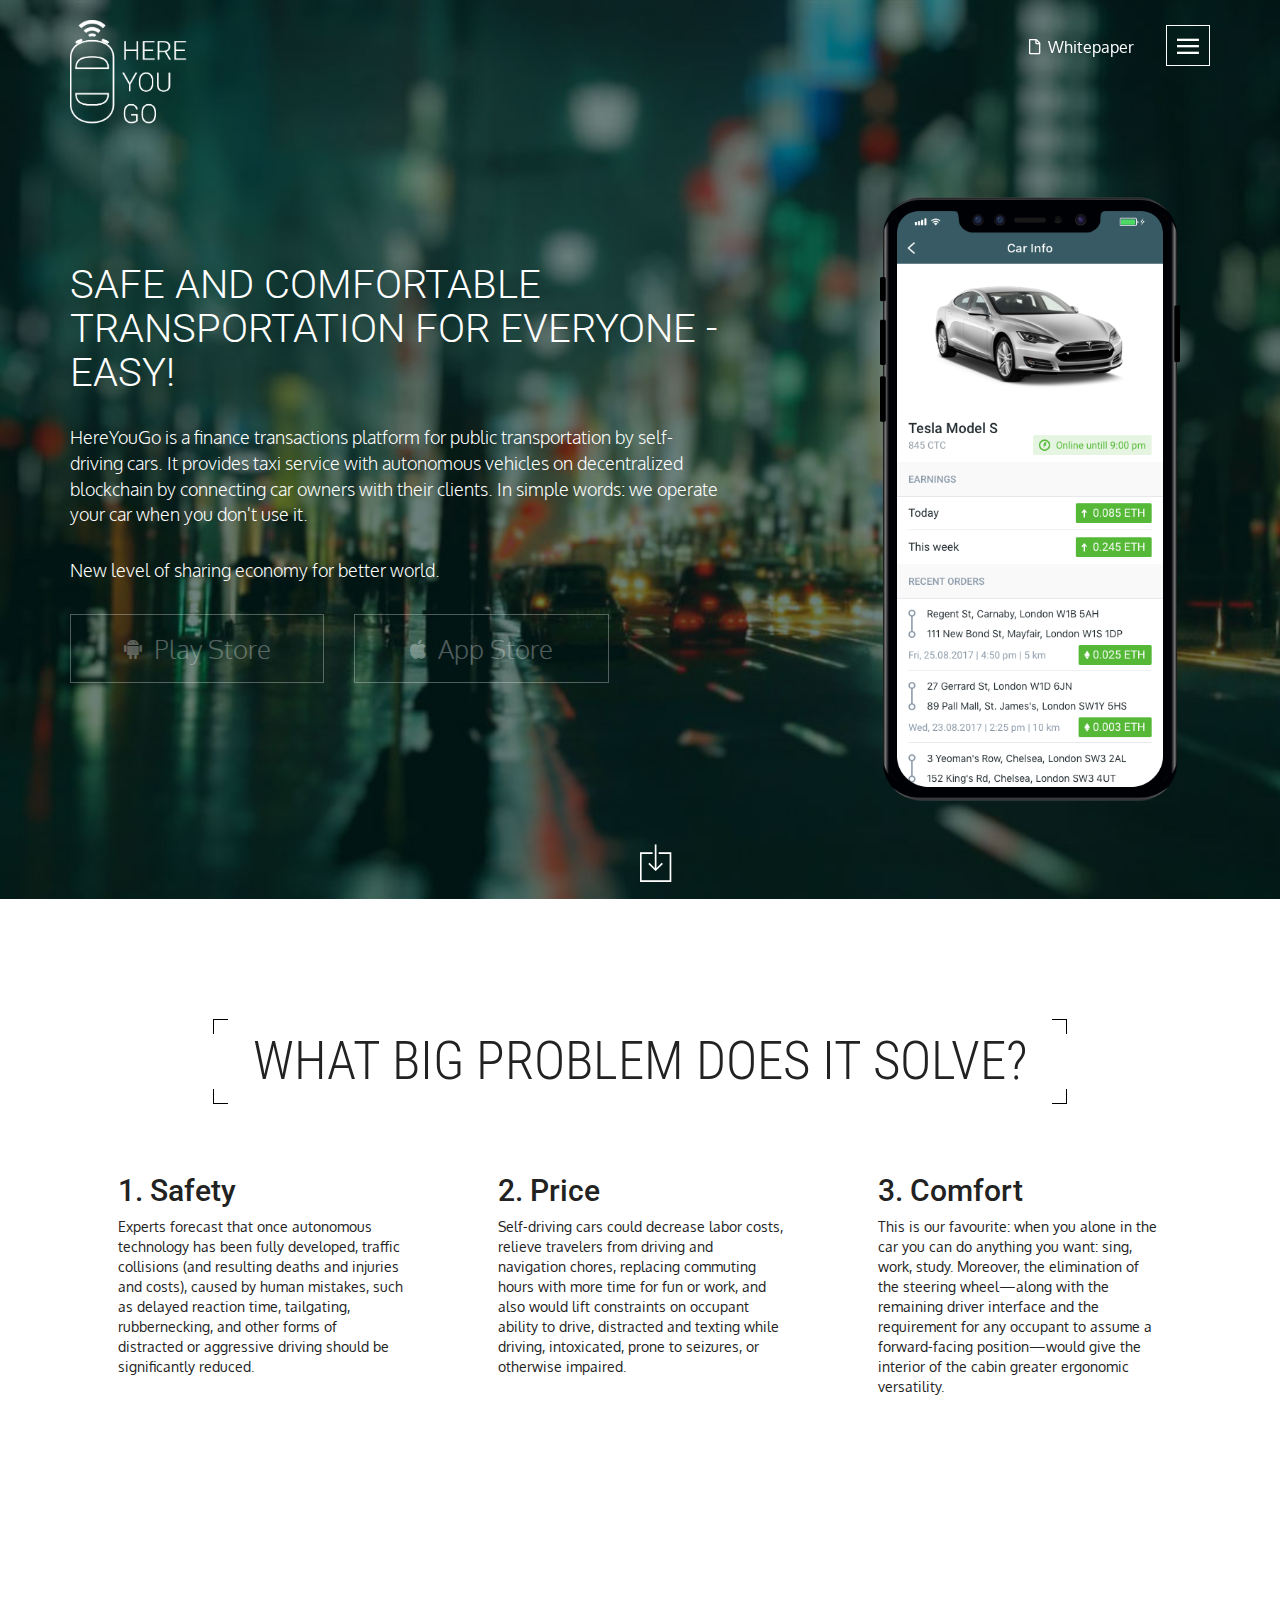
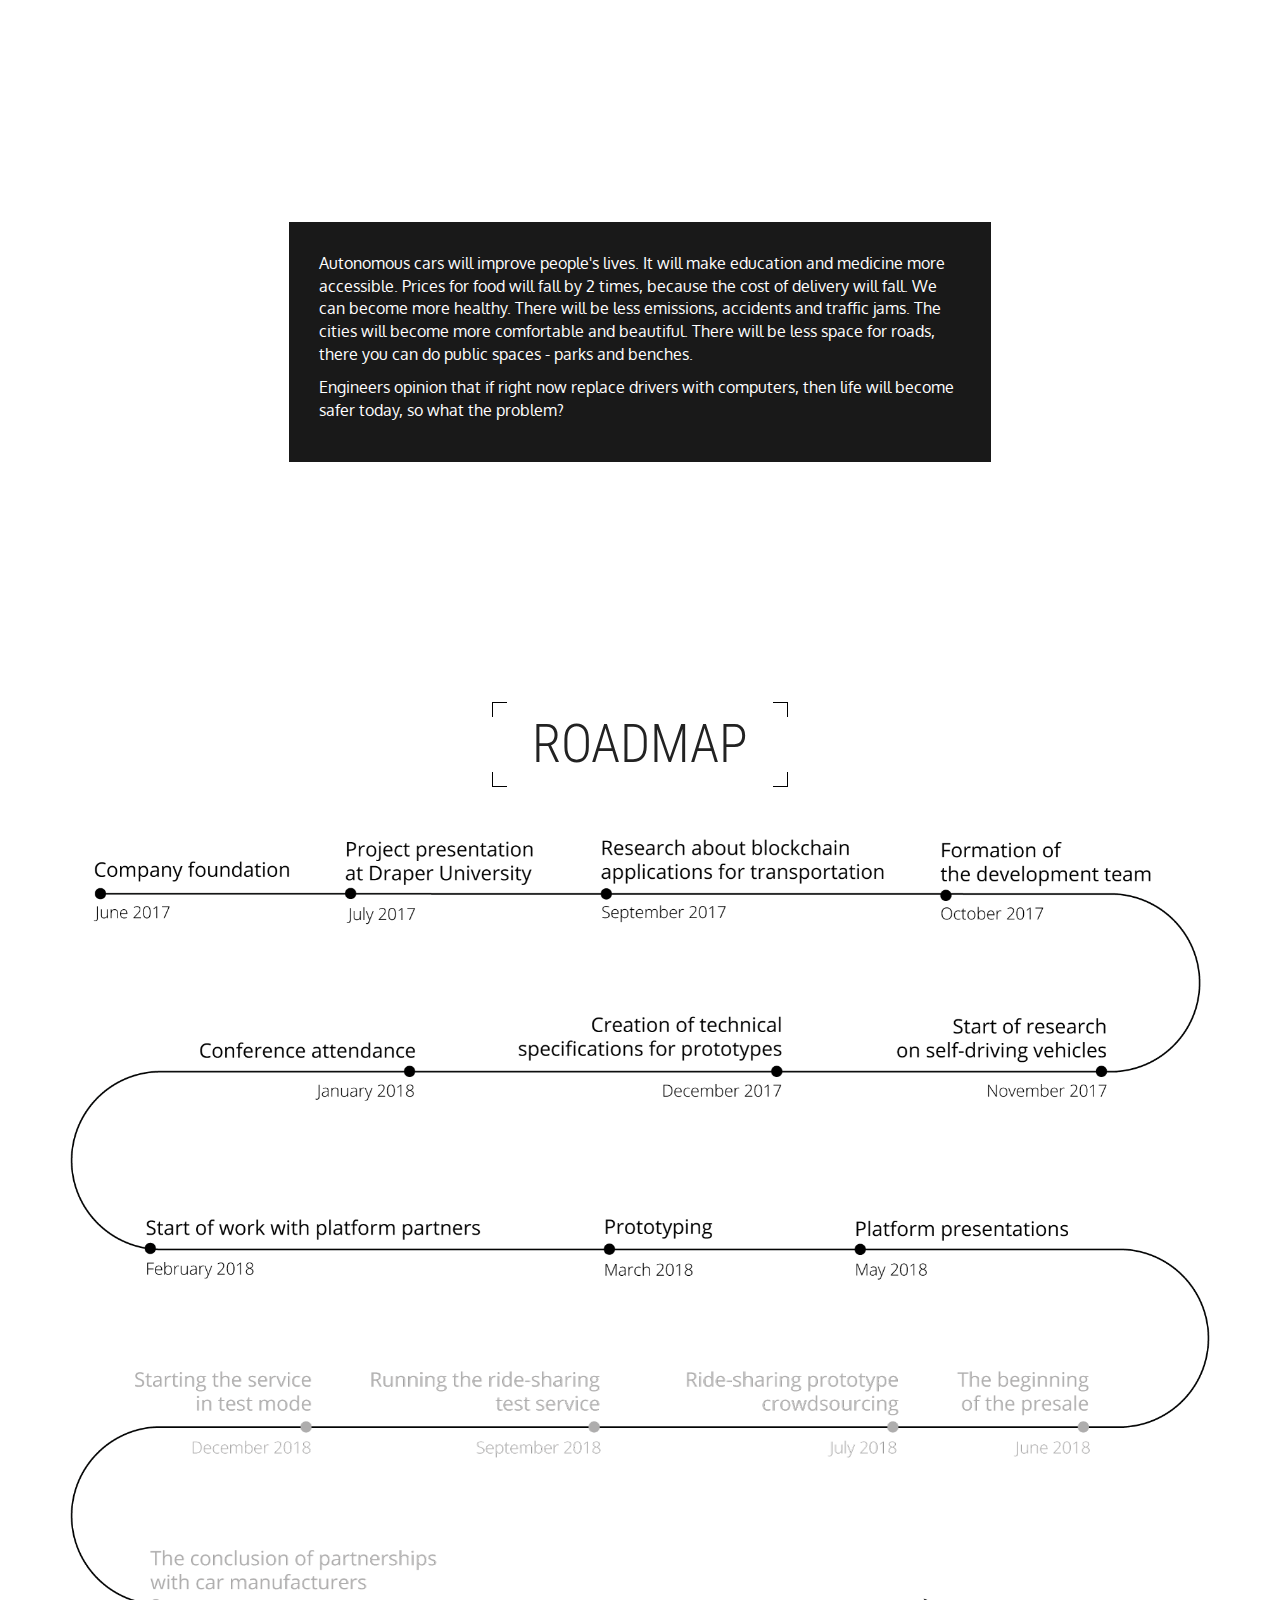
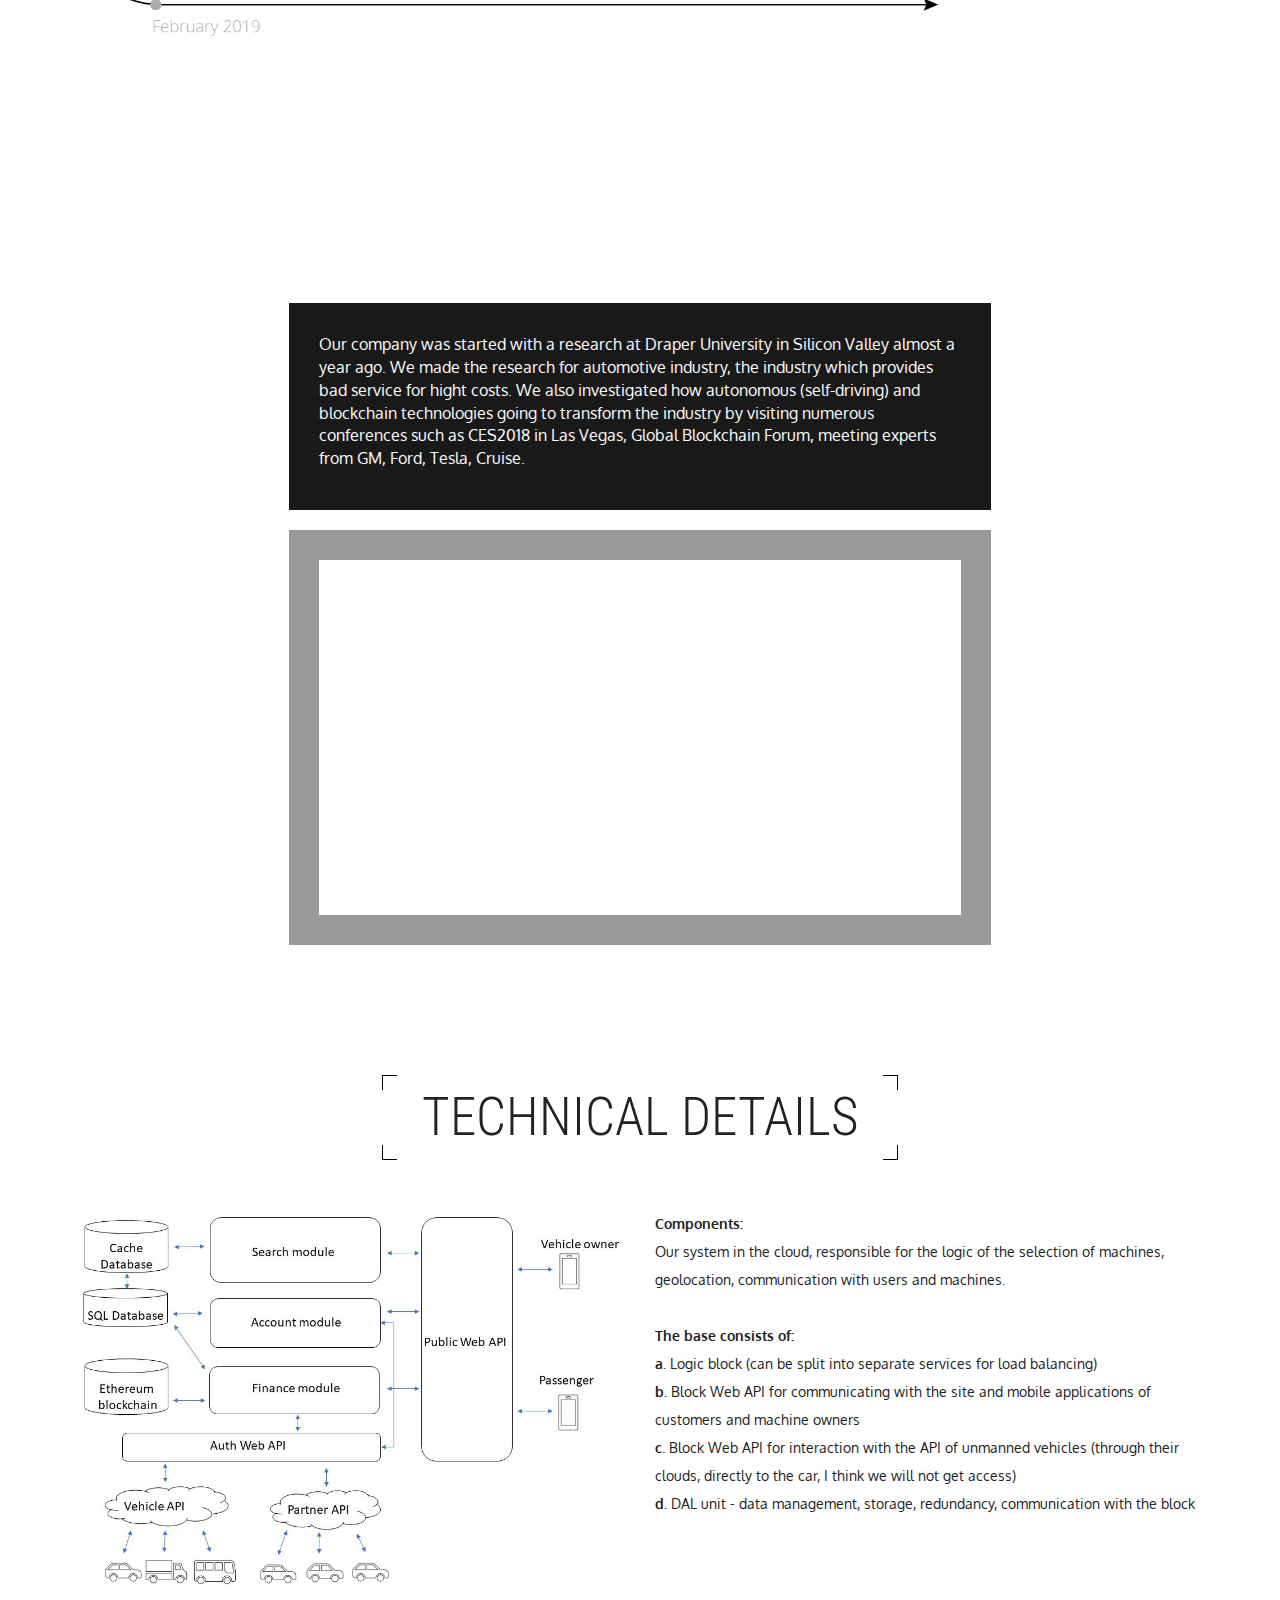
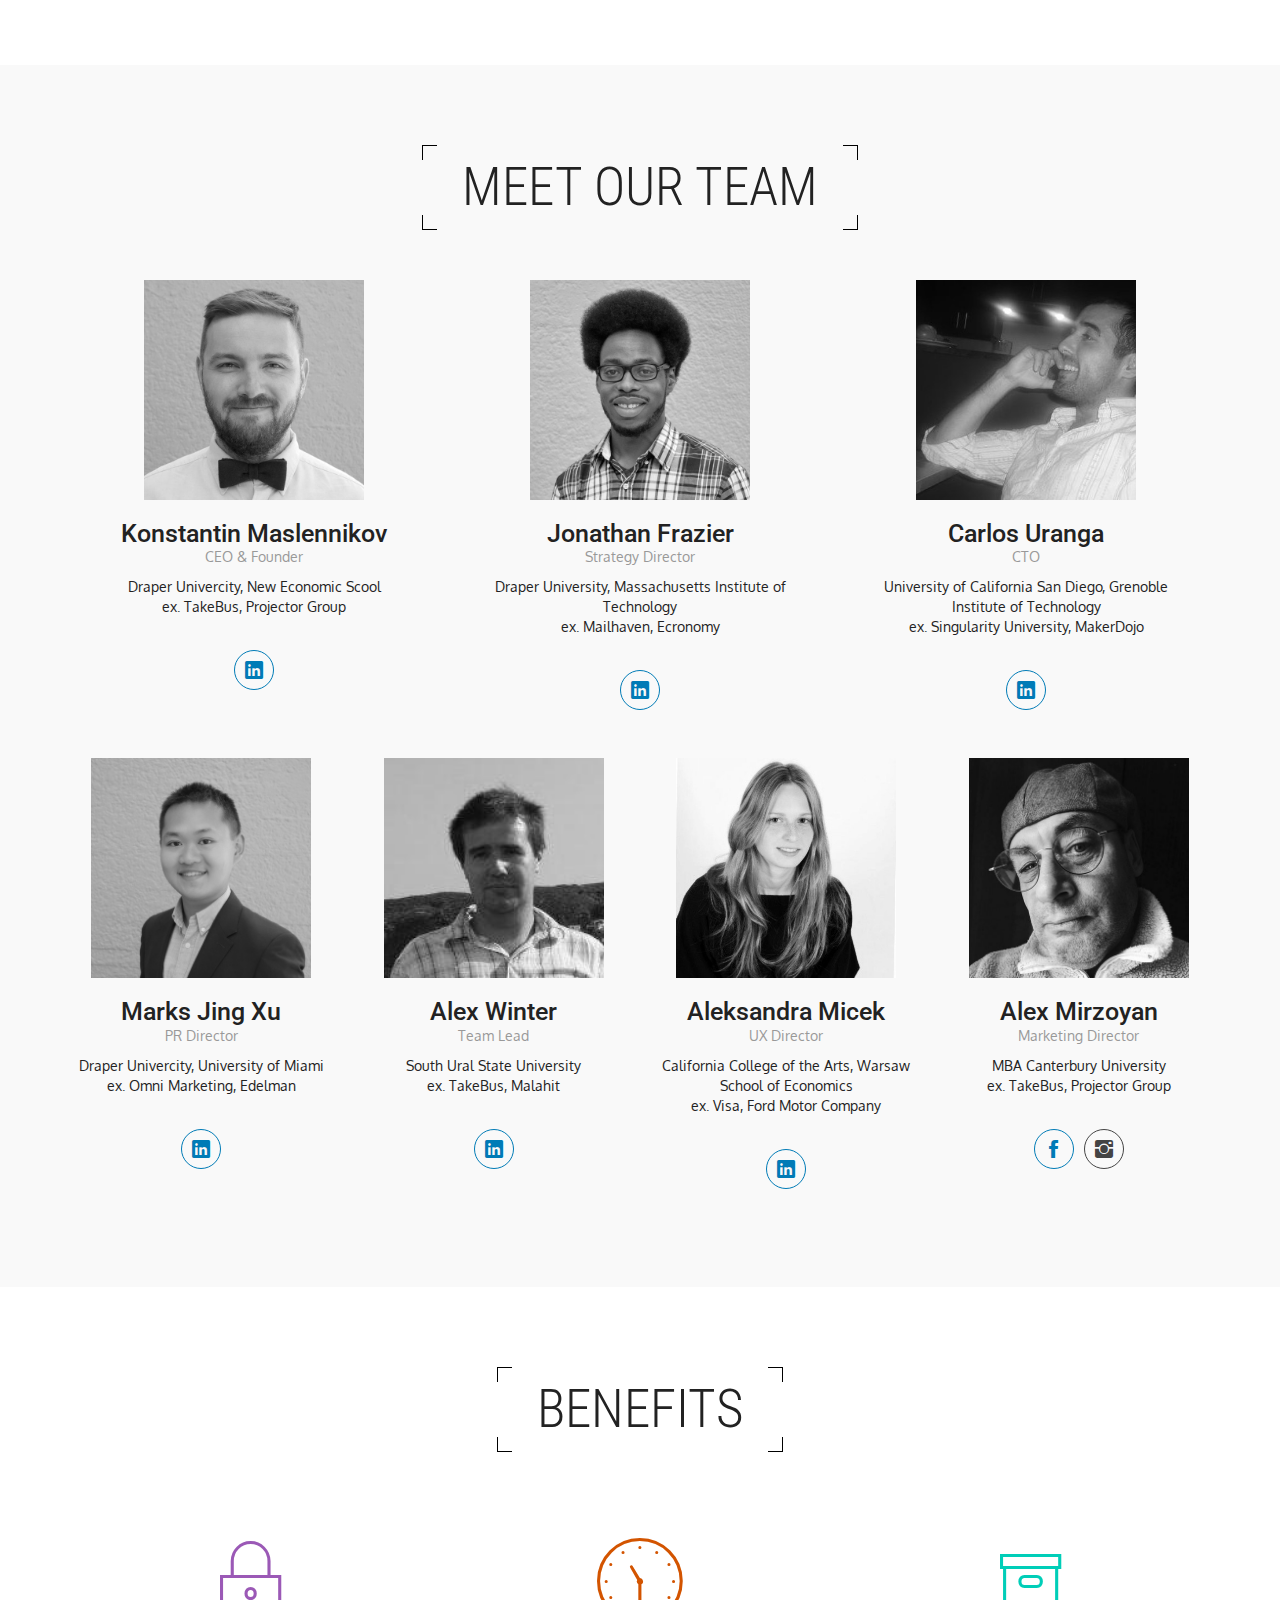
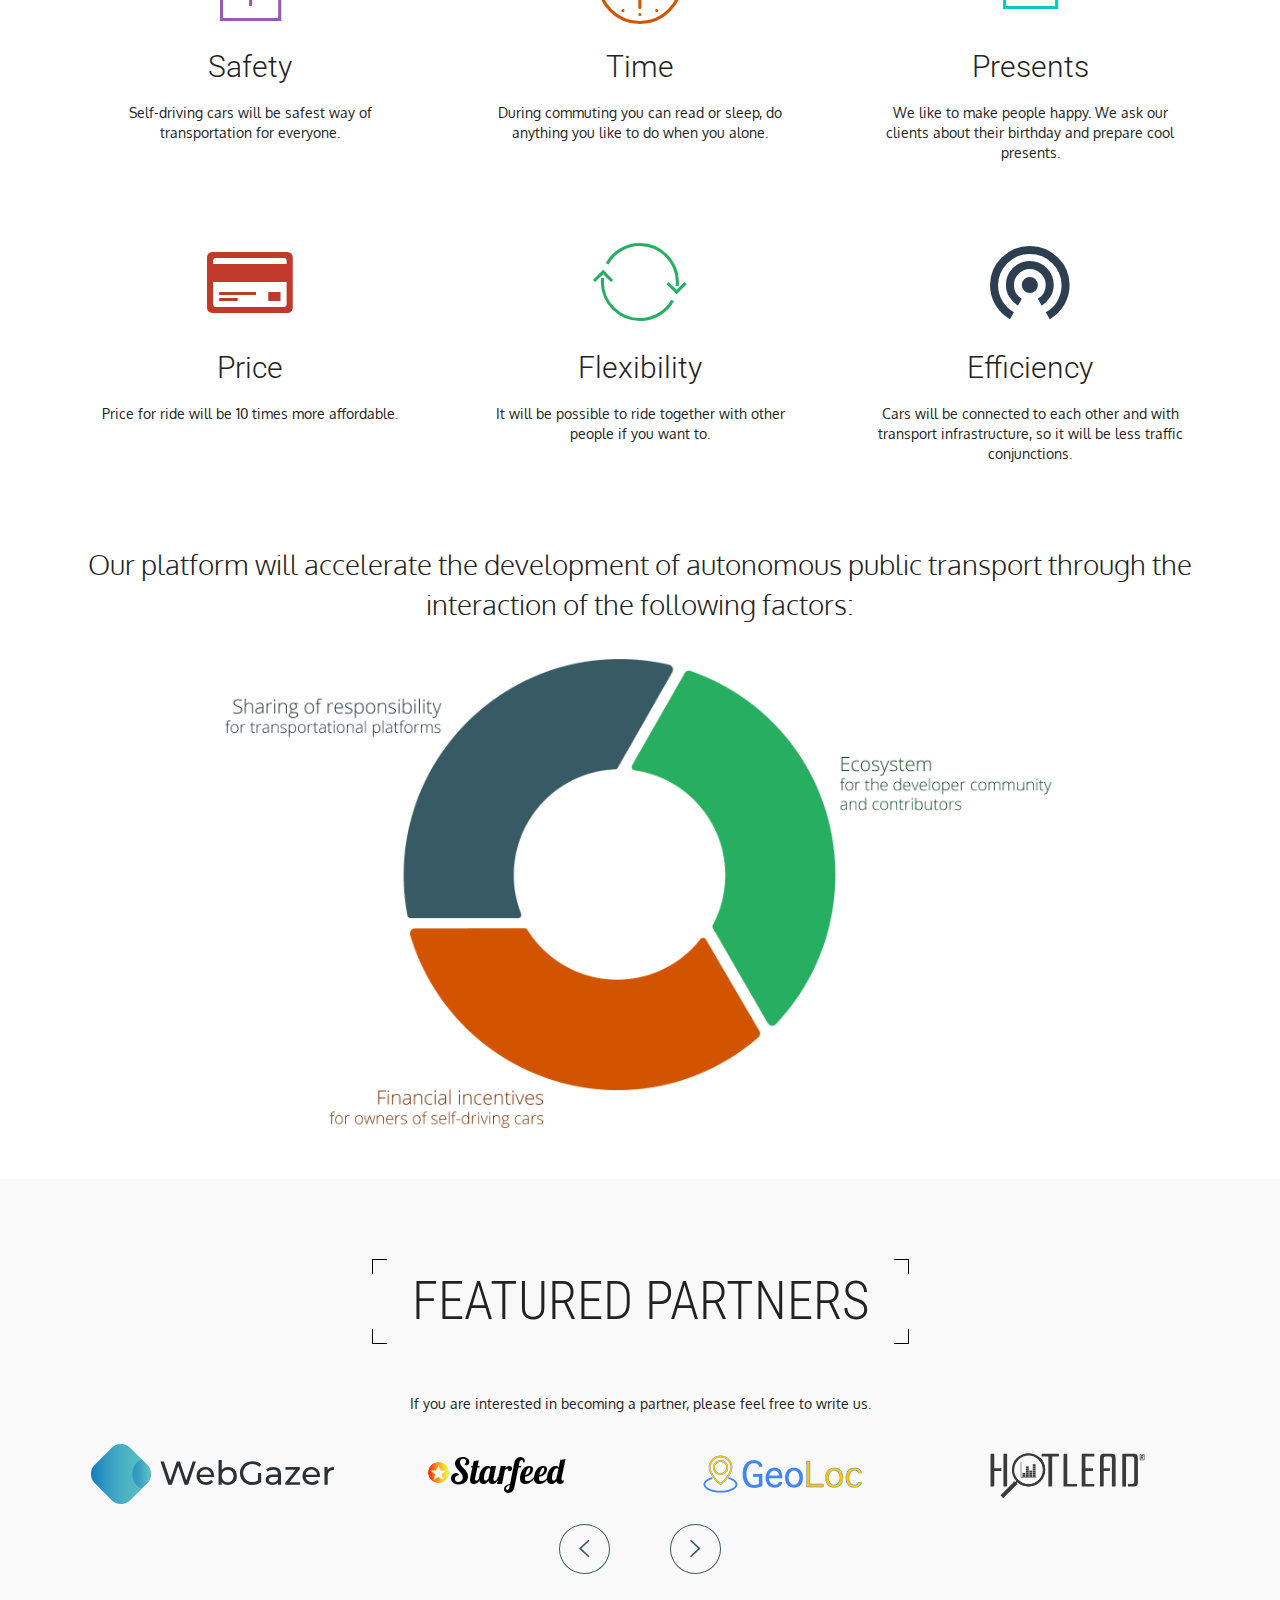
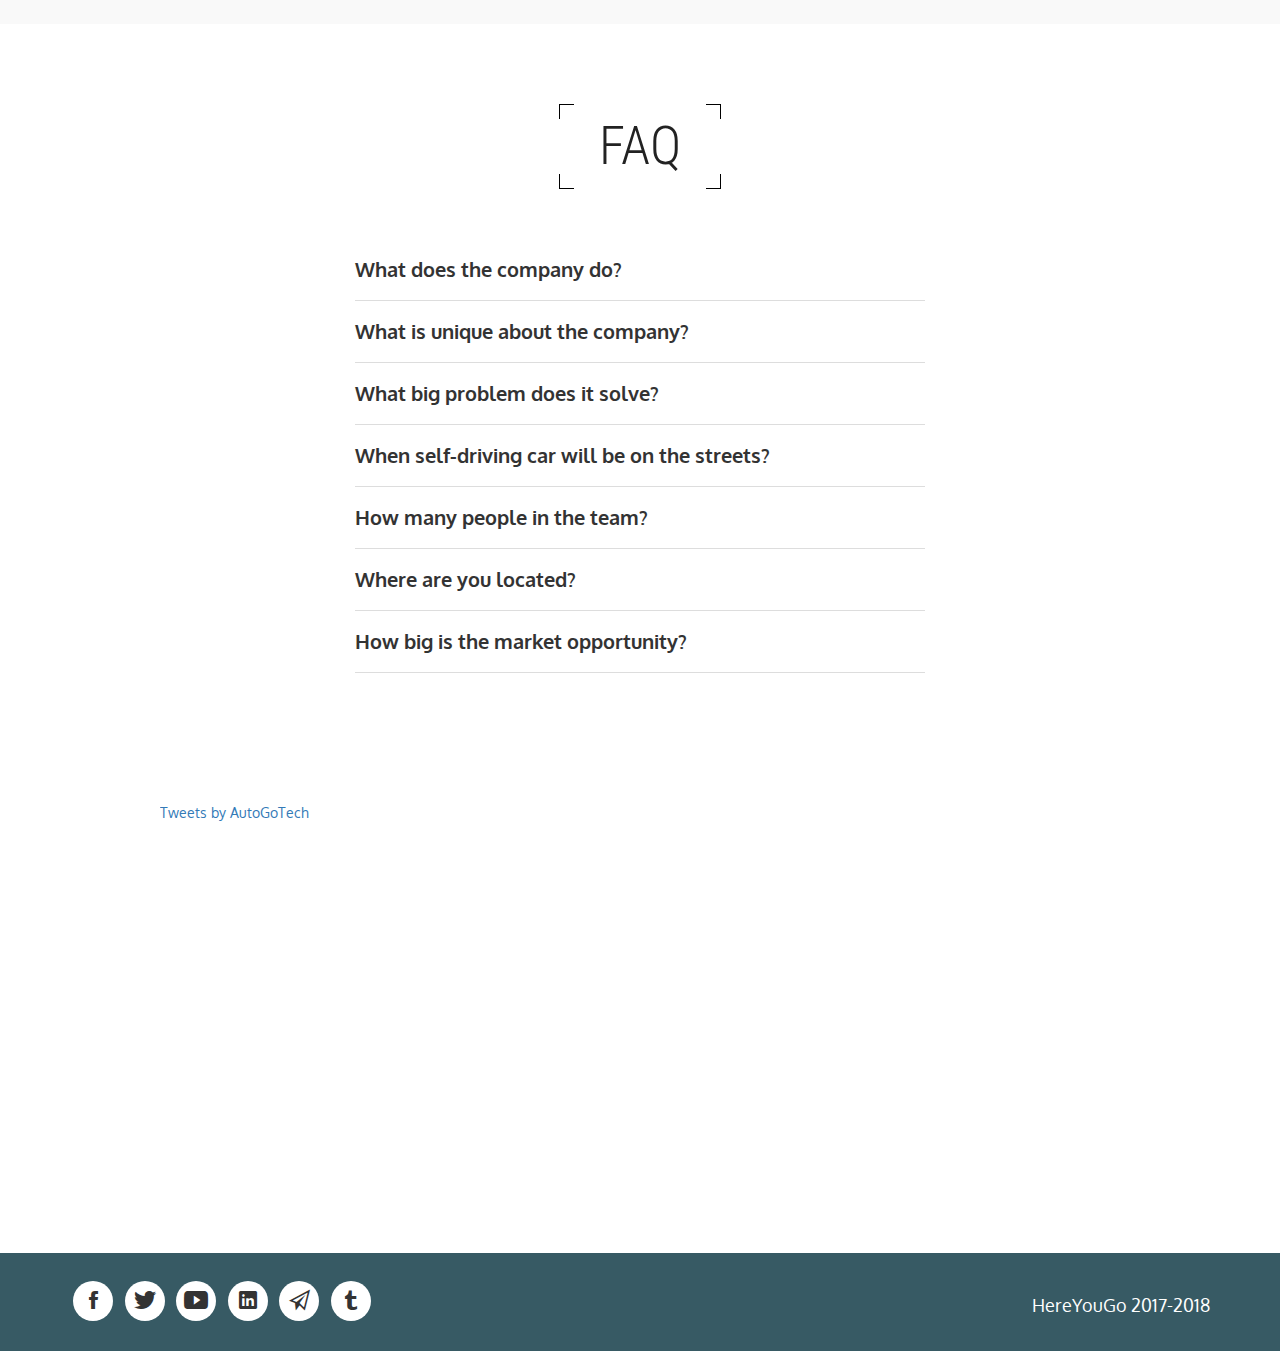
==== index.html @ 82ca64c8 "linkedIn Links" ====
<!DOCTYPE html>
<html lang="en">
<head>
    <title>HereYouGo - self-driving cars on blockchain</title>

    <!-- meta -->
    <meta charset="utf-8">
    <meta http-equiv="X-UA-Compatible" content="IE=edge">
    <meta name="viewport" content="width=device-width, initial-scale=1">

    <!-- css -->
    <link rel="stylesheet" href="assets/css/bootstrap.min.css">
    <link rel="stylesheet" href="assets/css/ionicons.min.css">
    <link rel="stylesheet" href="assets/css/owl.carousel.css">
    <link rel="stylesheet" href="assets/css/owl.theme.css">
    <!--    <link rel="stylesheet" href="assets/css/animate.css">-->
    <link rel="stylesheet" href="assets/css/style.css?v=1.0.6">

    <link rel="icon" type="image/png" href="/assets/img/favicon.png">

    <!-- fonts -->
    <link href='http://fonts.googleapis.com/css?family=Roboto:400,100,100italic,300,300italic,400italic,500,500italic,700,700italic,900,900italic|Roboto+Condensed:300italic,400italic,700italic,400,300,700|Oxygen:400,300,700'
          rel='stylesheet'>

    <!--[if lt IE 9]>
    <script src="https://oss.maxcdn.com/html5shiv/3.7.2/html5shiv.min.js"></script>
    <script src="https://oss.maxcdn.com/respond/1.4.2/respond.min.js"></script>
    <![endif]-->

    <!--[if lt IE 9]>
    <p class="browsehappy">You are using an <strong>outdated</strong> browser. Please <a href="http://browsehappy.com/">upgrade
        your browser</a> to improve your experience.</p>
    <![endif]-->
</head>
<body id="home">

<!-- ****************************** Preloader ************************** -->

<div id="preloader"></div>

<!-- ****************************** Sidebar ************************** -->

<nav id="sidebar-wrapper">

    <a id="menu-close" href="#" class="close-btn toggle"><i class="ion-ios-close-empty"></i></a>
    <ul class="sidebar-nav">
        <li><a href="#home" class="page-link">Home</a></li>
        <li><a href="#solveProblem" class="page-link">What problem solve?</a></li>
        <li><a href="#roadmap" class="page-link">Roadmap</a></li>
        <li><a href="#whatUnique" class="page-link">About us</a></li>
        <li><a href="#techDetails" class="page-link">Technical details</a></li>
        <li><a href="#team" class="page-link">Our team</a></li>
        <li><a href="#features" class="page-link">Benefits</a></li>
        <li><a href="#partners" class="page-link">Partners</a></li>
        <li><a href="#faq" class="faq">faq</a></li>
    </ul>
</nav>

<!-- ****************************** Header ************************** -->

<header class="sticky" id="header">
    <section class="container">
        <section class="row" id="logo_menu">
            <section class="col-xs-4">
                <a class="logo-image" href=""></a>
            </section>
            <section class="col-xs-8 header-links">

                <a class="header-link" href="/assets/other/White paper_HereYouGo_v1.1.pdf" target="_blank">
                    <i class="ion-document wp-icon"></i>&nbsp;&nbsp;Whitepaper
                </a>

                <a id="menu-toggle" href="#" class="toggle wow rotateIn" data-wow-delay="1s">
                    <i class="ion-navicon"></i></a>
            </section>
        </section>
    </section>
</header>

<!-- ****************************** Banner ************************** -->


<section id="banner">
    <section class="container">
        <a class="slidedown wow animated zoomIn page-link" data-wow-delay="2s" href="#solveProblem"><i
                class="ion-ios-download-outline"></i></a>
        <section class="row row-v-centered">
            <div class="col-md-7">
                <div class="headings">
                    <h1 class="wow animated fadeInDown">
                        SAFE AND COMFORTABLE TRANSPORTATION FOR EVERYONE - EASY!
                    </h1>
                    <p class="wow animated fadeInLeft">
                        HereYouGo is a finance transactions platform for public transportation by self-driving cars. It
                        provides taxi service with autonomous vehicles on decentralized blockchain by connecting car
                        owners with their clients. In simple words: we operate your car when you don't use it.
                    </p>

                    <p class="wow animated fadeInLeft">
                        New level of sharing economy for better world.
                    </p>
                    <div class="row">
                        <div class="col-xs-6 col-sm-6 col-md-5">
                            <div>
                                <a href="#" class="polo-btn store wow animated bounceInUp disabled"><i
                                        class="ion-social-android"></i> Play Store</a>
                            </div>
                        </div>
                        <div class="col-xs-6 col-sm-6 col-md-5">
                            <div>
                                <a href="#" class="polo-btn store wow animated bounceInUp disabled"><i
                                        class="ion-social-apple"></i> App Store</a>
                            </div>
                        </div>
                    </div>
                </div>
            </div>
            <div class="col-md-offset-1 col-md-4 hidden-xs hidden-sm">
                <div class="hand-container">
                    <img class="iphone-hand img_res wow animated bounceInUp" data-wow-duration="1.2s"
                         src="assets/img/iphone_hand.png"></img>
                    <div class="clearfix"></div>
                </div>
            </div>
        </section>
    </section>
</section>


<section id="solveProblem" class="block">
    <section class="container">
        <section class="row">
            <div class="col-md-12">
                <div class="title-box">
                    <h1 class="block-title wow animated rollIn">
                        <span class="bb-top-left"></span>
                        <span class="bb-bottom-left"></span>
                        What big problem does it solve?
                        <span class="bb-top-right"></span>
                        <span class="bb-bottom-right"></span>
                    </h1>
                </div>

                <div class="problems-container">
                    <div class="problem-item">
                        <h2>1. Safety</h2>
                        <p class="default-text">
                            Experts forecast that once autonomous technology has been fully developed, traffic
                            collisions
                            (and
                            resulting deaths and injuries and costs), caused by human mistakes, such as delayed reaction
                            time,
                            tailgating, rubbernecking, and other forms of distracted or aggressive driving should be
                            significantly reduced.
                        </p>

                    </div>
                    <div class="problem-item">
                        <h2>2. Price</h2>
                        <p class="default-text">
                            Self-driving cars could decrease labor costs, relieve travelers from driving and navigation
                            chores,
                            replacing commuting hours with more time for fun or work, and also would lift constraints on
                            occupant ability to drive, distracted and texting while driving, intoxicated, prone to
                            seizures,
                            or
                            otherwise impaired.
                        </p>
                    </div>

                    <div class="problem-item">
                        <h2>3. Comfort</h2>
                        <p class="default-text">
                            This is our favourite: when you alone in the car you can do anything you want: sing, work,
                            study.
                            Moreover, the elimination of the steering wheel—along with the remaining driver interface
                            and
                            the
                            requirement for any occupant to assume a forward-facing position—would give the interior of
                            the
                            cabin greater ergonomic versatility.
                        </p>
                    </div>
                </div>

            </div>
        </section>
    </section>
</section>

<section id="description" class="block">
    <section class="container">
        <section class="row">
            <div class="title-box" style="color:#fff;">
                <h1 class="block-title wow animated rollIn">
                    <span class="bb-top-left" style="border-color: #fff; "></span>
                    <span class="bb-bottom-left" style="border-color: #fff; "></span>
                    so what the problem?
                    <span class="bb-top-right" style="border-color: #fff; "></span>
                    <span class="bb-bottom-right" style="border-color: #fff; "></span>
                </h1>
            </div>

            <div class="black-text-container">
                <p class="default-text">
                    Autonomous cars will improve people's lives. It will make education and medicine more accessible.
                    Prices for food will fall by 2 times, because the cost of delivery will fall. We can become more
                    healthy. There will be less emissions, accidents and traffic jams. The cities will become more
                    comfortable and beautiful. There will be less space for roads, there you can do public spaces -
                    parks and benches.
                </p>
                <p class="default-text">
                    Engineers opinion that if right now replace drivers with computers, then life will become safer
                    today, so what the problem?
                </p>
            </div>

        </section>

    </section>
</section>


<section id="roadmap" class="block">
    <section class="container">
        <section class="row">
            <div class="col-md-12">
                <div class="title-box">
                    <h1 class="block-title wow animated rollIn">
                        <span class="bb-top-left"></span>
                        <span class="bb-bottom-left"></span>
                        roadMap
                        <span class="bb-top-right"></span>
                        <span class="bb-bottom-right"></span>
                    </h1>
                </div>
            </div>
        </section>

        <img src="/assets/img/roadmap.png" class="default-image"/>

    </section>
</section>

<section id="whatUnique" class="block">
    <section class="container">
        <section class="row">
            <div class="title-box" style="color:#fff;">
                <h1 class="block-title wow animated rollIn">
                    <span class="bb-top-left" style="border-color: #fff; "></span>
                    <span class="bb-bottom-left" style="border-color: #fff; "></span>
                    What is unique about the company?
                    <span class="bb-top-right" style="border-color: #fff; "></span>
                    <span class="bb-bottom-right" style="border-color: #fff; "></span>
                </h1>
            </div>

            <div class="black-text-container">
                <p class="default-text">
                    Our company was started with a research at Draper University in Silicon Valley almost a year ago. We
                    made the research for automotive industry, the industry which provides bad service for hight costs.
                    We also investigated how autonomous (self-driving) and blockchain technologies going to transform
                    the industry by visiting numerous conferences such as CES2018 in Las Vegas, Global Blockchain Forum,
                    meeting experts from GM, Ford, Tesla, Cruise.
                </p>
            </div>

            <iframe width="660" height="415" class="default-video" src="https://www.youtube.com/embed/Wd3OlmomT5w"
                    frameborder="0" allow="autoplay; encrypted-media" allowfullscreen></iframe>

        </section>

    </section>
</section>

<section id="techDetails" class="block">
    <section class="container">
        <section class="row">
            <div class="col-md-12">
                <div class="title-box">
                    <h1 class="block-title wow animated rollIn">
                        <span class="bb-top-left"></span>
                        <span class="bb-bottom-left"></span>
                        Technical details
                        <span class="bb-top-right"></span>
                        <span class="bb-bottom-right"></span>
                    </h1>
                </div>
            </div>
        </section>

        <section class="row">
            <div class="col-md-6">
                <img src="/assets/img/Architecture_v2.jpg" class="default-image"/>
            </div>

            <div class="col-md-6">
                <p class="default-text default-text--air">
                    <strong>Components:</strong><br/>
                    Our system in the cloud, responsible for the logic of the selection of machines, geolocation,
                    communication with users and machines. <br/><br/>
                    <strong>The base consists of:</strong><br/>
                    <strong>a.</strong> Logic block (can be split into separate services for load balancing)<br/>
                    <strong>b.</strong> Block Web API for communicating with the site and mobile applications of
                    customers and machine owners<br/>
                    <strong>c.</strong> Block Web API for interaction with the API of unmanned vehicles (through their
                    clouds, directly to the car, I think we will not get access)<br/>
                    <strong>d.</strong> DAL unit - data management, storage, redundancy, communication with the block
                </p>
            </div>
        </section>

    </section>
</section>

<section id="team" class="block">
    <section class="container">
        <section class="row">
            <div class="col-md-12">
                <div class="title-box">
                    <h1 class="block-title wow animated rollIn">
                        <span class="bb-top-left"></span>
                        <span class="bb-bottom-left"></span>
                        Meet our team
                        <span class="bb-top-right"></span>
                        <span class="bb-bottom-right"></span>
                    </h1>
                </div>
            </div>
        </section>
        <section class="row team-member-row">
            <div class="team-member wow animated fadeIn" data-wow-delay=="0.3s">
                <div style="background-image: url(assets/img/team/1.jpg)" class="team-pic"></div>
                <h2 class="wow animated fadeInDown" data-wow-delay=="0.7s">Konstantin Maslennikov</h2>
                <p class="wow animated fadeIn team-position" data-wow-delay=="0.7s">CEO & Founder</p>

                <p class="wow animated fadeIn" data-wow-delay=="0.7s">
                    Draper Univercity, New Economic Scool
                    <br/>ex. TakeBus, Projector Group
                </p>

                <ul class="team-social">
                    <li class="wow animated fadeInLeft linkedin">
                        <a href="https://www.linkedin.com/in/konstantinmaslennikov/" target="_blank">
                            <i class="ion-social-linkedin"></i>
                        </a>
                    </li>
                </ul>

            </div>

            <div class="team-member wow animated fadeIn" data-wow-delay=="0.3s">
                <div style="background-image: url(assets/img/team/2.jpg)" class="team-pic"></div>
                <h2 class="wow animated fadeInDown" data-wow-delay=="0.7s">Jonathan Frazier</h2>
                <p class="wow animated fadeIn team-position" data-wow-delay=="0.7s">Strategy Director</p>

                <p class="wow animated fadeIn" data-wow-delay=="0.7s">
                    Draper University, Massachusetts Institute of Technology
                    <br/>ex. Mailhaven, Ecronomy
                </p>

                <ul class="team-social">
                    <li class="wow animated fadeInLeft linkedin">
                        <a href="https://www.linkedin.com/in/jonathan-frazier-a7141221/" target="_blank">
                            <i class="ion-social-linkedin"></i>
                        </a>
                    </li>
                </ul>

            </div>

            <div class="team-member wow animated fadeIn" data-wow-delay=="0.3s">
                <div style="background-image: url(assets/img/team/8.jpg)" class="team-pic"></div>
                <h2 class="wow animated fadeInDown" data-wow-delay=="0.7s">Carlos Uranga</h2>
                <p class="wow animated fadeIn team-position" data-wow-delay=="0.7s">CTO</p>

                <p class="wow animated fadeIn" data-wow-delay=="0.7s">
                    University of California San Diego, Grenoble Institute of Technology
                    <br/>
                    ex. Singularity University, MakerDojo
                </p>


                <ul class="team-social">
                      <li class="wow animated fadeInLeft linkedin">
                          <a href="https://www.linkedin.com/in/carlosuranga/" target="_blank">
                              <i class="ion-social-linkedin"></i>
                          </a>
                    </li>
                </ul>
            </div>
        </section>

        <section class="row team-member-row">
            <div class="team-member wow animated fadeIn" data-wow-delay=="0.3s">
                <div style="background-image: url(assets/img/team/4.jpg)" class="team-pic"></div>
                <h2 class="wow animated fadeInDown" data-wow-delay=="0.7s">Marks Jing Xu</h2>
                <p class="wow animated fadeIn team-position" data-wow-delay=="0.7s">PR Director</p>

                <p class="wow animated fadeIn" data-wow-delay=="0.7s">
                    Draper Univercity, University of Miami
                    <br/>ex. Omni Marketing, Edelman
                </p>

                <ul class="team-social">
                    <li class="wow animated fadeInLeft linkedin">
                        <a href="https://www.linkedin.com/in/marks-jing-xu-53899a46/" target="_blank">
                            <i class="ion-social-linkedin"></i>
                        </a>
                    </li>
                </ul>

            </div>

            <div class="team-member wow animated fadeIn" data-wow-delay=="0.3s">
                <div style="background-image: url(assets/img/team/5.jpg)" class="team-pic"></div>
                <h2 class="wow animated fadeInDown" data-wow-delay=="0.7s">Alex Winter</h2>
                <p class="wow animated fadeIn team-position" data-wow-delay=="0.7s">Team Lead</p>

                <p class="wow animated fadeIn" data-wow-delay=="0.7s">
                    South Ural State University
                    <br/>ex. TakeBus, Malahit
                </p>

                <ul class="team-social">
                    <li class="wow animated fadeInLeft linkedin">
                        <a href="https://www.linkedin.com/in/alexeywinter/" target="_blank">
                            <i class="ion-social-linkedin"></i>
                        </a>
                    </li>
                </ul>

            </div>

            <div class="team-member wow animated fadeIn" data-wow-delay=="0.3s">
                <div style="background-image: url(assets/img/team/6.jpg)" class="team-pic"></div>
                <h2 class="wow animated fadeInDown" data-wow-delay=="0.7s">Aleksandra Micek</h2>
                <p class="wow animated fadeIn team-position" data-wow-delay=="0.7s">UX Director</p>

                <p class="wow animated fadeIn" data-wow-delay=="0.7s">
                    California College of the Arts, Warsaw School of Economics
                    <br/>ex. Visa, Ford Motor Company
                </p>

                <ul class="team-social">
                    <li class="wow animated fadeInLeft linkedin">
                        <a href="https://www.linkedin.com/in/olamicek/" target="_blank">
                            <i class="ion-social-linkedin"></i>
                        </a>
                    </li>
                </ul>
            </div>

            <div class="team-member wow animated fadeIn" data-wow-delay=="0.3s">
                <div style="background-image: url(assets/img/team/7.jpg)" class="team-pic"></div>
                <h2 class="wow animated fadeInDown" data-wow-delay=="0.7s">Alex Mirzoyan</h2>
                <p class="wow animated fadeIn team-position" data-wow-delay=="0.7s">Marketing Director</p>

                <p class="wow animated fadeIn" data-wow-delay=="0.7s">
                    MBA Canterbury University
                    <br/>ex. TakeBus, Projector Group
                </p>

                <ul class="team-social">
                    <li class="wow animated fadeInLeft linkedin">
                        <a href="https://www.facebook.com/mirzoyan67" target="_blank">
                            <i class="ion-social-facebook"></i>
                        </a>
                    </li>
                    <li class="wow animated fadeInLeft instagram">
                        <a href="https://www.instagram.com/mirzoiansacha/" target="_blank">
                            <i class="ion-social-instagram"></i>
                        </a>
                    </li>
                </ul>

            </div>
        </section>

    </section>
</section>

<section id="features" class="block">
    <section class="container">
        <section class="row">
            <div class="title-box"><h1 class="block-title wow animated rollIn">
                <span class="bb-top-left"></span>
                <span class="bb-bottom-left"></span>
                benefits
                <span class="bb-top-right"></span>
                <span class="bb-bottom-right"></span>
            </h1></div>
        </section>

        <section class="row">
            <div class="col-sm-6 col-md-4">
                <div class="feature-box wow animated flipInX" data-wow-delay="0.3s">
                    <i class="ion-ios-locked-outline" style="color:#9b59b6;"></i>
                    <h2>Safety</h2>
                    <p>Self-driving cars will be safest way of transportation for everyone.</p>
                </div>
            </div>
            <div class="col-sm-6 col-md-4">
                <div class="feature-box wow animated flipInX" data-wow-delay="0.3s">
                    <i class="ion-ios-time-outline" style="color:#d35400;"></i>
                    <h2>Time</h2>
                    <p>During commuting you can read or sleep, do anything you like to do when you alone.</p>
                </div>
            </div>
            <div class="col-sm-6 col-md-4">
                <div class="feature-box wow animated flipInX" data-wow-delay="0.3s">
                    <i class="ion-ios-box-outline" style="color:#00ceb8;"></i>
                    <h2>Presents</h2>
                    <p>We like to make people happy. We ask our clients about their birthday and prepare cool
                        presents.</p>
                </div>
            </div>
            <div class="col-sm-6 col-md-4">
                <div class="feature-box wow animated flipInX" data-wow-delay="0.6s">
                    <i class="ion-card" style="color:#c0392b;"></i>
                    <h2>Price</h2>
                    <p>Price for ride will be 10 times more affordable.</p>
                </div>
            </div>
            <div class="col-sm-6 col-md-4">
                <div class="feature-box wow animated flipInX" data-wow-delay="0.6s">
                    <i class="ion-ios-loop" style="color:#27ae60;"></i>
                    <h2>Flexibility</h2>
                    <p>It will be possible to ride together with other people if you want to.</p>
                </div>
            </div>
            <div class="col-sm-6 col-md-4">
                <div class="feature-box wow animated flipInX" data-wow-delay="0.6s">
                    <i class="ion-android-wifi" style="color:#2c3e50;"></i>
                    <h2>Efficiency</h2>
                    <p>Cars will be connected to each other and with transport infrastructure, so it will be less
                        traffic conjunctions.</p>
                </div>
            </div>
        </section>

        <div class="clearfix"></div>

        <div class="pie-chart-container">
            <p class="default-text">Our platform will accelerate the development of autonomous public transport through
                the interaction of the following factors:</p>
            <img src="/assets/img/pie-chart.png" class="default-image pie-chart-image"/>
        </div>
    </section>
</section>


<section id="partners" class="block">
    <section class="container">
        <section class="row">
            <div class="title-box"><h1 class="block-title wow animated rollIn">
                <span class="bb-top-left"></span>
                <span class="bb-bottom-left"></span>
                Featured partners
                <span class="bb-top-right"></span>
                <span class="bb-bottom-right"></span>
            </h1></div>
        </section>
        <p class="default-text text-center">
            If you are interested in becoming a partner, please feel free to write us.
        </p>
        <section class="row">
            <div class="col-xs-12">
                <div id="partnerLinks" class="owl-carousel owl-theme">
                    <a href="https://www.webgazer.io/" target="_blank" class="item"><img
                            src="assets/img/partners/web-gazer.svg" class="wow animated zoomIn"></a>
                    <a href="http://starfeed.tv/" target="_blank" class="item"><img
                            src="assets/img/partners/starfeed.png" class="wow animated zoomIn"></a>
                    <a href="http://geoloc.online/" target="_blank" class="item"><img
                            src="assets/img/partners/geoloc.png" class="wow animated zoomIn"></a>
                    <a href="https://hotlead.io/en/main/" target="_blank" class="item"><img
                            src="assets/img/partners/hot-lead.svg" class="wow animated zoomIn"></a>
                    <a href="http://seyis.co/" target="_blank" class="item"><img src="assets/img/partners/seyisco.png"
                                                                                 class="wow animated zoomIn"></a>
                    <a href="http://eczo.bike/crowdfunding" target="_blank" class="item"><img
                            src="assets/img/partners/eczo-bike.png" class="wow animated zoomIn"></a>

                </div>
                <div class="customNavigation">
                    <a class="btn prev gallery-nav wow animated bounceInLeft"><i class="ion-ios-arrow-left"></i></a>
                    <a class="btn next gallery-nav wow animated bounceInRight"><i class="ion-ios-arrow-right"></i></a>
                </div>
            </div>
        </section>
    </section>
</section>

<section id="faq" class="block">
    <section class="container">
        <section class="row">
            <div class="title-box"><h1 class="block-title wow animated rollIn">
                <span class="bb-top-left"></span>
                <span class="bb-bottom-left"></span>
                faq
                <span class="bb-top-right"></span>
                <span class="bb-bottom-right"></span>
            </h1></div>
        </section>

        <div class="faq-container">
            <div class=faq-item>
                <a class="faq-question" role="button" data-toggle="collapse" href="#q1">
                    What does the company do?
                </a>
                <div class="faq-answer collapse" id="q1">
                    Company create eco-system (blockchain platform, partners and developers network) for self-driving
                    car owners and riders.
                </div>
            </div>

            <div class=faq-item>
                <a class="faq-question" role="button" data-toggle="collapse" href="#q2">
                    What is unique about the company?
                </a>
                <div class="faq-answer collapse" id="q2">
                    The team.
                </div>
            </div>

            <div class=faq-item>
                <a class="faq-question" role="button" data-toggle="collapse" href="#q3">
                    What big problem does it solve?
                </a>
                <div class="faq-answer collapse" id="q3">
                    Safety and price of transportation.
                </div>
            </div>

            <div class=faq-item>
                <a class="faq-question" role="button" data-toggle="collapse" href="#q4">
                    When self-driving car will be on the streets?
                </a>
                <div class="faq-answer collapse" id="q4">
                    They already are, but we expect that market will be opened for everyone in 2019.
                </div>
            </div>

            <div class=faq-item>
                <a class="faq-question" role="button" data-toggle="collapse" href="#q5">
                    How many people in the team?
                </a>
                <div class="faq-answer collapse" id="q5">
                    We have around 20 people working on our everyday tasks.
                </div>
            </div>

            <div class=faq-item>
                <a class="faq-question" role="button" data-toggle="collapse" href="#q6">
                    Where are you located?
                </a>
                <div class="faq-answer collapse" id="q6">
                    Our international team is located in
                    San Francisco, Hong Kong, Moscow and Shanghai
                </div>
            </div>

            <div class=faq-item>
                <a class="faq-question" role="button" data-toggle="collapse" href="#q7">
                    How big is the market opportunity?
                </a>
                <div class="faq-answer collapse" id="q7">
                    More than 10 bln. in revenue streams.
                </div>
            </div>
        </div>


    </section>
</section>


<section id="social" class="block">

    <div class="container social-timelines">
        <div class="twitter-container">
            <a class="twitter-timeline" href="https://twitter.com/AutoGoTech?ref_src=twsrc%5Etfw">Tweets by
                AutoGoTech</a>
            <script async src="https://platform.twitter.com/widgets.js" charset="utf-8"></script>
        </div>
        <div class="facebook-container">

        </div>
    </div>

</section>

<!--

<section id="testimonial" class="block">
    <section class="container">
        <section class="row">
            <div class="title-box"><h1 class="block-title wow animated rollIn">
                <span class="bb-top-left"></span>
                <span class="bb-bottom-left"></span>
                Precious Reviews
                <span class="bb-top-right"></span>
                <span class="bb-bottom-right"></span>
            </h1></div>
        </section>
    </section>
    <section class="container">
        <section class="row">
            <section class="col-xs-12">
                <div id="review" class="owl-carousel owl-theme">
                    <div class="item">
                        <div class="row">
                            <div class="col-sm-4 col-sm-offset-1">
                                <div class="client-pic"><img class="img_res" src="assets/img/client-one.png"></div>
                                <p class="review-star">
                                    <i class="ion-ios-star"></i>
                                    <i class="ion-ios-star"></i>
                                    <i class="ion-ios-star"></i>
                                    <i class="ion-ios-star"></i>
                                    <i class="ion-ios-star-outline"></i>
                                </p>
                            </div>
                            <div class="col-sm-6">
                                <p class="review-desc">
                                    Lorem ipsum dolor sit amet, consectetur adipisicing elit, sed do eiusmod
                                    tempor incididunt ut labore et dolore magna aliqua. Ut enim ad minim veniam,
                                    quis nostrud exercitation ullamco laboris nisi ut aliquip ex ea commodo
                                </p>
                                <p class="client-name">
                                    Shahjahan Jewel
                                </p>
                            </div>
                        </div>
                    </div>
                    <div class="item">
                        <div class="row">
                            <div class="col-sm-4 col-sm-offset-1">
                                <div class="client-pic"><img class="img_res" src="assets/img/client-one.png"></div>
                                <p class="review-star">
                                    <i class="ion-ios-star"></i>
                                    <i class="ion-ios-star"></i>
                                    <i class="ion-ios-star"></i>
                                    <i class="ion-ios-star"></i>
                                    <i class="ion-ios-star-outline"></i>
                                </p>
                            </div>
                            <div class="col-sm-6">
                                <p class="review-desc">
                                    Lorem ipsum dolor sit amet, consectetur adipisicing elit, sed do eiusmod
                                    tempor incididunt ut labore et dolore magna aliqua. Ut enim ad minim veniam,
                                    quis nostrud exercitation ullamco laboris nisi ut aliquip ex ea commodo
                                </p>
                                <p class="client-name">
                                    Shahjahan Jewel
                                </p>
                            </div>
                        </div>
                    </div>
                    <div class="item">
                        <div class="row">
                            <div class="col-sm-4 col-sm-offset-1">
                                <div class="client-pic"><img class="img_res" src="assets/img/client-one.png"></div>
                                <p class="review-star">
                                    <i class="ion-ios-star"></i>
                                    <i class="ion-ios-star"></i>
                                    <i class="ion-ios-star"></i>
                                    <i class="ion-ios-star"></i>
                                    <i class="ion-ios-star-outline"></i>
                                </p>
                            </div>
                            <div class="col-sm-6">
                                <p class="review-desc">
                                    Lorem ipsum dolor sit amet, consectetur adipisicing elit, sed do eiusmod
                                    tempor incididunt ut labore et dolore magna aliqua. Ut enim ad minim veniam,
                                    quis nostrud exercitation ullamco laboris nisi ut aliquip ex ea commodo
                                </p>
                                <p class="client-name">
                                    Shahjahan Jewel
                                </p>
                            </div>
                        </div>
                    </div>
                    <div class="item">
                        <div class="row">
                            <div class="col-sm-4 col-sm-offset-1">
                                <div class="client-pic"><img class="img_res" src="assets/img/client-one.png"></div>
                                <p class="review-star">
                                    <i class="ion-ios-star"></i>
                                    <i class="ion-ios-star"></i>
                                    <i class="ion-ios-star"></i>
                                    <i class="ion-ios-star"></i>
                                    <i class="ion-ios-star-outline"></i>
                                </p>
                            </div>
                            <div class="col-sm-6">
                                <p class="review-desc">
                                    Lorem ipsum dolor sit amet, consectetur adipisicing elit, sed do eiusmod
                                    tempor incididunt ut labore et dolore magna aliqua. Ut enim ad minim veniam,
                                    quis nostrud exercitation ullamco laboris nisi ut aliquip ex ea commodo
                                </p>
                                <p class="client-name">
                                    Shahjahan Jewel
                                </p>
                            </div>
                        </div>
                    </div>
                </div>
            </section>
        </section>
    </section>
</section>

<section id="subscribe">
    <section class="container">
        <section class="row">
            <div class="col-sm-10 col-sm-offset-1">
                <p class="susbcribe-text">
                    <strong>Lorem ipsum dolor sit amet, consectetur adipisicing elit, sed do eiusmod
                        tempor</strong> incididunt ut labore et dolore magna aliqua. Ut enim ad minim veniam,
                    quis nostrud exercitation ullamco laboris nisi ut aliquip ex ea commodo
                    consequat. Duis aute irure dolor in reprehenderit in voluptate velit esse
                    cillum dolore eu fugiat nulla pariatur.</p>
            </div>
        </section>
    </section>
    <section class="container subscribe-wrap">
        <section class="row">
            <div class="col-sm-12">
                <div class="row">
                    <form role="form">
                        <div class="col-xs-10">
                            <div class="form-group">
                                <input type="email" class="form-control" id="exampleInputEmail1"
                                       placeholder="Enter email">
                            </div>
                        </div>
                        <div class="col-xs-2">
                            <button type="submit" class="btn-custom">
                                <i class="ion-ios-arrow-thin-right"></i>
                            </button>
                        </div>
                    </form>
                </div>
            </div>
        </section>
    </section>
</section>

-->


<section id="footer">
    <section class="container">
        <section class="row">
            <div class="col-sm-6">
                <ul class="team-social social-links">
                    <li class="wow animated fadeInLeft"><a href="https://www.facebook.com/hereyougothefirst" target="_blank"><i
                            class="ion-social-facebook"></i></a></li>
                    <li class="wow animated fadeInLeft"><a href="https://twitter.com/AutoGoTech" target="_blank"><i
                            class="ion-social-twitter"></i></a></li>
                    <li class="wow animated fadeInRight"><a
                            href="https://www.youtube.com/channel/UCvcC23IJ1YQX3re_VHeeVvQ " target="_blank"><i
                            class="ion-social-youtube"></i></a></li>
                    <li class="wow animated fadeInRight"><a href="https://www.linkedin.com/company/hereyougothefirst/"
                                                            target="_blank"><i class="ion-social-linkedin"></i></a></li>
                    <li class="wow animated fadeInRight"><a href="https://t.me/joinchat/BnYBHRAHsd7W1991EguPoA"
                                                            target="_blank"><i class="ion-paper-airplane"></i></a></li>
                    <li class="wow animated fadeInRight"><a href="https://www.tumblr.com/" target="_blank"><i
                            class="ion-social-tumblr"></i></a>
                    </li>
                </ul>
            </div>
            <div class="col-sm-6">
                <p class="copyright text-right">HereYouGo 2017-2018</p>
            </div>
        </section>
    </section>
</section>


<!-- All the scripts -->

<script src="assets/js/jquery-2.1.3.min.js"></script>
<script src="assets/js/bootstrap.min.js"></script>
<script src="assets/js/wow.min.js"></script>
<script src="assets/js/owl.carousel.js"></script>
<script src="assets/js/script.js?v=1.0.5"></script>

</body>
</html>
---- assets/css/style.css ----
/* /////////////////////////////////////////////////////////////////////
//  Custom Fonts
/////////////////////////////////////////////////////////////////////*/

@font-face {
    font-family: 'caviar_dreams';
    src: url('../fonts/CaviarDreams-webfont.woff2') format('woff2'),
    url('../fonts/CaviarDreams-webfont.woff') format('woff');
    font-weight: normal;
    font-style: normal;

}

/* ///////////////////////////////////////////////////////////////////// 
//  Global
/////////////////////////////////////////////////////////////////////*/

* {
    outline: none !important;
}

body {
    font-family: 'Lato', Calibri, Arial, sans-serif;
    color: #222;

}

h1, h2, h3, h4, h5, h6 {
    font-family: 'Roboto', sans-serif;
}

p, a, li {
    font-family: 'Oxygen', sans-serif;
}

a {
    transition: all 0.3s ease-out;
    position: relative;
    padding: .5em;
    margin: -.5em;
}

a:focus,
a:hover {
    text-decoration: none;
    color: #375a64;
}

.img_res {
    display: block;
    width: 100%;
    height: auto;
    max-width: 100%;
}

.block-title {
    font-weight: 300;
    font-family: 'Roboto Condensed', sans-serif;
    font-size: 3.8em;
    padding: 0 40px;
    margin: 0;
    line-height: 1.6;
    display: inline-block;
    position: relative;
    text-transform: uppercase;
}

.block {
    padding: 80px 0px 50px 0px;
    overflow: hidden;
}

.title-box {
    text-align: center;

    margin-bottom: 50px;
}

.bb-top-left {
    position: absolute;
    width: 15px;
    height: 15px;
    top: 0;
    left: 0;
    border-top: 1px solid #000;
    border-left: 1px solid #000;
}

.bb-bottom-left {
    position: absolute;
    width: 15px;
    height: 15px;
    bottom: 0;
    left: 0;
    border-bottom: 1px solid #000;
    border-left: 1px solid #000;
}

.bb-top-right {
    position: absolute;
    width: 15px;
    height: 15px;
    top: 0;
    right: 0;
    border-top: 1px solid #000;
    border-right: 1px solid #000;
}

.bb-bottom-right {
    position: absolute;
    width: 15px;
    height: 15px;
    bottom: 0;
    right: 0;
    border-bottom: 1px solid #000;
    border-right: 1px solid #000;
}

.polo-btn {
    display: block;
    color: #fff;
    border: 1px solid;
    text-align: center;
    font-size: 26px;
    font-weight: 100;
    padding: 15px 0px;
    margin: 0px 0px 20px 0px;
    transition: 0.4s ease all;
}

/* /////////////////////////////////////////////////////////////////////
//  03 - Side Menu
/////////////////////////////////////////////////////////////////////*/

#sidebar-wrapper {
    z-index: 1000;
    position: fixed;
    right: -16px;
    width: 260px;
    height: 100%;
    margin-right: -260px;
    overflow-y: auto;
    background: #375a64;
    z-index: 99999999;
    -webkit-transition: all 0.4s ease 0s;
    -moz-transition: all 0.4s ease 0s;
    -ms-transition: all 0.4s ease 0s;
    -o-transition: all 0.4s ease 0s;
    transition: all 0.4s ease 0s;
}

.sidebar-nav {
    position: absolute;
    width: 250px;
    margin: 0;
    padding: 0;
    list-style: none;
}

.sidebar-nav li {
    text-indent: 20px;
    line-height: 40px;
    border-bottom: 1px dotted rgba(255, 255, 255, 0.27);
}

.sidebar-nav li a {
    display: block;
    text-decoration: none;
    color: #FFF;
    font-size: 16px;
    padding: 15px 15px;
}

.sidebar-nav li a:hover {
    text-decoration: none;
    color: #00c0f7;
}

.sidebar-nav li a:active,
.sidebar-nav li a:focus {
    text-decoration: none;
}

.sidebar-nav > .sidebar-brand {
    height: 55px;
    font-size: 18px;
    line-height: 55px;
}

.sidebar-nav > .sidebar-brand a {
    color: #999;
}

.sidebar-nav > .sidebar-brand a:hover {
    color: #fff;
    background: none;
}

#sidebar-wrapper.active {
    right: 250px;
    width: 260px;
    -webkit-transition: all 0.4s ease 0s;
    -moz-transition: all 0.4s ease 0s;
    -ms-transition: all 0.4s ease 0s;
    -o-transition: all 0.4s ease 0s;
    transition: all 0.4s ease 0s;
}

.toggle {
    margin: 5px 5px 0 0;
}

.close-btn {
    display: block;
    color: #FFFFFF;
    font-size: 2em;
    margin: 0;
    padding: 0;
    text-align: right;
    width: 100%;
    padding-right: 25px;
}

.close-btn:hover {
    color: #84FFB0;
}

/* /////////////////////////////////////////////////////////////////////
//  04 - Preloader
/////////////////////////////////////////////////////////////////////*/

#preloader {
    position: fixed;
    left: 0;
    top: 0;
    z-index: 99999999999;
    width: 100%;
    height: 100%;
    overflow: visible;
    background: #fff url('../img/preloader.webp') no-repeat center center;
}

/* ///////////////////////////////////////////////////////////////////// 
//  05 - Header
/////////////////////////////////////////////////////////////////////*/

.sticky {
    position: fixed;
    width: 100%;
    background: transparent;
    padding: 15px 0px;
    transition: all 0.5s;
    z-index: 99999;
}

.fixed {
    position: fixed;
    top: 0;
    left: 0;
    width: 100%;
    background-color: #375a64;
    padding: 0px;
}

.logo {
    font-family: 'caviar_dreams';
    color: #fff;
    font-size: 2.5em;
    line-height: 1.6;

}

#logo_menu {
    padding: 5px 0px;
}

#menu-toggle {
    z-index: 1;
    font-size: 35px;
    float: right;
    border: 1px solid #fff;
    color: #fff;
    margin: 5px 0px;
    padding: 2px 10px;
    line-height: 0;
}

.store-btn-container {
    padding-top: 15px;
}

.store-btn:hover, #menu-toggle:hover {
    background: #375a64;
    border-color: #375a64;
    color: #fff;
}

/* ///////////////////////////////////////////////////////////////////// 
//  06 - Banner
/////////////////////////////////////////////////////////////////////*/

#banner {
    background: url(../img/bg.jpg);
    background-size: cover;
    padding-top: 80px;
    background-attachment: fixed;
    position: relative;
}

.headings {
    padding: 25% 0 30% 0;
    color: #fff;
}

.headings h1 {
    font-size: 40px;
    font-weight: 300;
    padding-bottom: 20px;
}

.headings p {
    font-size: 18px;
    font-weight: 300;
    padding-bottom: 20px;
}

.hand-container {
    max-height: 630px;
    overflow: hidden;
}

.iphone-hand {
    padding: 20px 30px 0px 30px;
}

.store:hover {
    background: #375a64;
    border-color: #375a64;
    color: #fff;
}

.polo-btn i {
    padding-right: 6px;
}

.slidedown {
    font-size: 50px;
    color: #fff;
    position: absolute;
    bottom: 0%;
    left: 50%;
    z-index: 99;
    cursor: pointer;
}

/* ///////////////////////////////////////////////////////////////////// 
//  07 - Features
/////////////////////////////////////////////////////////////////////*/

.feature-box {
    padding: 30px 0px;
    text-align: center;
    max-width: 360px;
    margin: 0 auto;
}

.feature-box i {
    font-size: 7em;
    line-height: 0 !important;
    margin: 0;
    padding: 0;
}

.feature-box p {
    padding: 0px 20px;
}

.feature-box h2 {
    margin: 0;
    padding: 20px 0px;
    font-weight: 300;
}

/* /////////////////////////////////////////////////////////////////////
//  08 - partners
/////////////////////////////////////////////////////////////////////*/

.customNavigation {
    text-align: center;
}

/*use styles below to disable ugly selection*/
.customNavigation a {
    -webkit-user-select: none;
    -khtml-user-select: none;
    -moz-user-select: none;
    -ms-user-select: none;
    user-select: none;
    -webkit-tap-highlight-color: rgba(0, 0, 0, 0);
}

.gallery-nav {
    color: #375a64;
    font-size: 2em;
    margin: 0 1em;
    padding: 10px 19px;
    line-height: 0;
    border: 1px solid #375a64;
    border-radius: 50%;
}

.gallery-nav:hover, .gallery-nav:focus, .gallery-nav:active {
    color: #fff;
    background: #375a64;
}

/* /////////////////////////////////////////////////////////////////////
//  09 - Team Member
/////////////////////////////////////////////////////////////////////*/

.team-social {
    margin: 0;
    padding: 8px 0px;
    list-style: none;
    text-align: center;
}

.team-social li {
    display: inline-block;
    font-size: 24px;
    padding: 0px 3px;
    color: #fff;
}

.team-social li a {
    display: inline-block;
}

.team-member {
    text-align: center;
    max-width: 360px;
    margin: 0 10px;
    flex: 1;
}

.team-member p {
    padding: 10px 10px 15px 10px;
}

.team-member h2 {
    font-size: 25px;
}

.team-social li a i {
    border: 1px solid;
    display: block;
    width: 40px;
    height: 40px;
    line-height: 1.6;
    border-radius: 50%;
    transition: 0.5s ease all;
}

.facebook a i {
    color: #3B5998;
    border-color: #3B5998;
}

.facebook a i:hover {
    color: #fff;
    background-color: #3B5998;
}

.linkedin a i {
    color: #007bb6;
    border-color: #007bb6;
}

.linkedin a i:hover {
    color: #fff;
    background-color: #007bb6;
}

.googleplus a i {
    color: #dd4b39;
    border-color: #dd4b39;
}

.googleplus a i:hover {
    color: #fff;
    background-color: #dd4b39;
}

.github a i {
    color: #444;
    border-color: #444;
}

.github a i:hover {
    color: #fff;
    background-color: #444;
}

.instagram a i {
    color: #444;
    border-color: #444;
}

.instagram a i:hover {
    color: #fff;
    background-color: #444;
}

/* /////////////////////////////////////////////////////////////////////
//  11 - Subscribe Section
/////////////////////////////////////////////////////////////////////*/

#subscribe {
    background: url(../img/subs-bg.jpg);
    padding: 100px 0px;
    background-repeat: no-repeat;
    background-size: cover;
}

.susbcribe-text {
    text-align: center;
    font-size: 24px;
    font-weight: 300;
    padding-bottom: 30px;
}

.container.subscribe-wrap {
    max-width: 600px;
}

#exampleInputEmail1 {
    font-size: 20px;
    padding: 15px 30px;
    height: auto;
    border: 2px solid #01bc85;
    border-radius: 0px;
    box-shadow: none;
}

.btn-custom {
    width: 100%;
    padding: 5px 15px;
    font-size: 34px;
    margin-top: 0px;
    background: #01bc85;
    box-shadow: none;
    border: 2px solid #01bc85;
    margin-left: -16px;
    color: #fff;
}

.subscribe-wrap .form-group {
    margin-right: -16px;
}

/* /////////////////////////////////////////////////////////////////////
//  12 - Contact us Section
/////////////////////////////////////////////////////////////////////*/

.address {
    width: 30%;
    float: left;
    background: url(../img/gmap-bg.jpg);
    height: 640px;
}

.mailbox {
    width: 70%;
    float: left;
    background-image: url(../img/map-image.png);
    background-color: #222;
    padding-bottom: 111px;
    height: 640px;
}

.address .container {
    max-width: 100%;
}

.mailbox .container {
    max-width: 90%;
}

.address-list {
    list-style: none;
    padding: 160px 0px 70px 0px;
    width: 100%;
    max-width: 350px;
    margin: 0 auto;
    display: table;
}

.address-list li {
    font-size: 22px;
    padding: 0.5em 0;
    color: #fff;
    font-weight: 100;
}

.address-list li i {
    display: table-cell;
    background-color: blue;
    line-height: 1.8;
    width: 81px;
    height: 70px;
    text-align: center;
    font-size: 45px;
    border-radius: 50%;
    margin: 0;
    vertical-align: middle;
}

.address-list li span {
    padding: 0px 0px 0px 20px;
    display: table-cell;
    vertical-align: middle;
}

.mailbox .container {
    margin-top: 225px;
    margin-bottom: 0px;
}

#contactForm input, #contactForm textarea {
    border-radius: 0px;
    box-shadow: none;
    border: 2px solid #C2C2C2;
    font-size: 18px;
}

#contactForm input:active, #contactForm textarea:active, #contactForm input:hover, #contactForm textarea:hover {
    border: 2px solid #375a64;
}

#contactForm #name, #contactForm #email, #contactForm #phone {
    padding: 20px;
    height: auto;
}

#contactForm .form-group {
    margin-bottom: 25px;
}

#contactForm #message {
    height: 258px;
    padding-bottom: 40px;
}

.contact-submit {
    margin: 0 auto;
    margin-top: -38px;
    width: 160px;
    background: #fff;
    color: #375a64;
    border: 2px solid #375a64;
    font-size: 46px;
    padding: 0;
    margin: 0 auto;
    margin-top: -46px;
}

.contact-submit:hover {
    background: #375a64;
    color: #fff;
}

#contact {
    position: relative;
}

.contact-wrap {
    position: absolute;
    z-index: 9999;
    color: #fff;
    width: 100%;
    top: 50px;
}

#contact .block-title span {
    border-color: #fff;
}

input::-webkit-input-placeholder, textarea::-webkit-input-placeholder {
    color: #6ecba9;
}

input:-moz-placeholder, textarea:-moz-placeholder {
    color: #6ecba9;
}

/* /////////////////////////////////////////////////////////////////////
//  13 - Footer Section
/////////////////////////////////////////////////////////////////////*/

#footer {
    background: #375a64;
    padding: 20px 0px 22px 0px;
}

.footer-logo {
    font-size: 27px;
    color: #fff;
    font-weight: 300;
}

.footer-logo a:hover {
    color: #375a64;
}

.footer-logo a {
    color: #dadada;
}

.copyright {
    color: #fff;
    font-size: 18px;
    margin-top: 20px;
}

#footer span {
    color: #e9e9e9;
    display: block;
    font-size: 20px;
    margin-bottom: -15px;
}

/* /////////////////////////////////////////////////////////////////////
//  15 - other
/////////////////////////////////////////////////////////////////////*/


.logo-image {
    height: 110px;
    width: 130px;
    margin-top: 0px;
    display: block;
    transition: all 0.5s;
    background: url(/assets/img/logo.png) center no-repeat;
    background-size: contain;
    transition: all 0.5s;
}


.fixed .logo-image {
    height: 50px;
    margin-top: 0;
    background: url(/assets/img/logo-fixed.png) left center no-repeat;
    background-size: contain;
}


.disabled {
    pointer-events: none;
    opacity: .3;
}

.row-v-centered {
    display: flex;
    align-items: center;
}

.black-text-container {
    max-width: 60%;
    background: rgba(0, 0, 0, .9);
    color: white;
    padding: 30px;
    margin: 0 auto;
    font-size: 16px;
}

#description {
    background: url(../img/x-road.jpg) no-repeat fixed;
    background-size: cover;
    padding: 160px 0;
}

#whatUnique {
    background: url(../img/many-cars.jpg) no-repeat fixed;
    background-size: cover;
}

.team-member-row {
    display: flex;
    justify-content: space-around;
    margin-bottom: 40px;
}

p.team-position {
    padding: 0;
    margin: -10px 0 0;
    color: #999;
}

.team-pic {
    width: 220px;
    height: 220px;
    margin: 0 auto;
    background-size: cover;
    background-position: center;
}

.problems-container {
    display: flex;
    justify-content: space-around;
}

.problem-item {
    width: 25%;
}

#solveProblem {
    padding: 120px 0;
}

.default-image {
    width: 100%;
}

.default-text--air {
    line-height: 2em;
}

.default-video {
    margin: 20px auto 0;
    display: block;
    border: 30px solid rgba(0, 0, 0, .4);
    width: 60%;
}

#team {
    background: #f9f9f9;
}

#partners {
    background: #f9f9f9;
}

.owl-wrapper {
    display: flex !important;
    align-content: center;
    align-items: center;
}

.owl-item {
    text-align: center;
}

.owl-item img {
    max-height: 60px;
    margin: 20px 0;
}

.faq-container {
    max-width: 50%;
    margin: 0 auto;
}

.faq-item {
    font-size: 20px;
    line-height: 40px;
    color: #333;
    border-bottom: 1px solid #ddd;
    padding: 10px 0;
}

.faq-item > a {
    color: #333;
}

.faq-question {
    font-weight: 600;
}

.faq-answer {
    font-weight: 100;
    font-size: 16px;
    line-height: 22px;
}

::-webkit-scrollbar {
    width: 10px;
    height: 10px;
}

::-webkit-scrollbar-thumb {
    background: rgba(0, 0, 0, .2);
}

.social-timelines {
    display: flex;
    margin: 0 auto;
    justify-content: space-around;
}

.twitter-container {
    max-height: 400px;
    width: 450px;
    overflow: auto;
}

.facebook-container {
    max-height: 400px;
    width: 450px;
}

.social-links {
    font-size: 20px;
    text-align: left;
}

.social-links a i {
    background: white;
    border: 0 !important;
    text-align: center;
}
.social-links a {
    color: #333;
}

.social-links a:hover i {
    background: #333;
    color: white;
}

.pie-chart-container {
    text-align: center;
    padding-top: 40px;
}

.pie-chart-container p {
    font-size: 28px;
    font-weight: 100;
}

.pie-chart-image {
    width: 73%;
    margin-top: 24px;
}

.header-links {
    display: flex;
    align-items: center;
    justify-content: flex-end;
}

a.header-link {
    color: white;
    padding: 0 40px;
    font-size: 16px;
}

a.header-link:hover {
    text-decoration: underline;
}

.wp-icon {
    font-size: 20px;
    position: relative;
    top: 1px;
}


/* /////////////////////////////////////////////////////////////////////
//  Responsive Fixes
/////////////////////////////////////////////////////////////////////*/

/*1340px - 1170px*/

@media all and (max-width: 1340px) and (min-width: 1170px) {
    .address-list li {
        font-size: 18px;
    }

    .address-list li i {
        width: 60px;
        height: 60px;
        font-size: 34px;

    }
}

/*1170px - 992px*/

@media all and (max-width: 1170px) and (min-width: 992px) {
    .address {
        width: 100%;
    }

    .mailbox {
        width: 100%;
    }

    .address-list {
        padding: 200px 0px 70px 0px;
        width: 100%;
        max-width: 100%;
    }

    .address {
        height: 340px;
    }

    .mailbox .container {
        margin-top: 100px;
        height: auto;
    }

    .address-list {
        padding: 200px 0px 70px 0px;
        width: 100%;
        max-width: 100%;
    }

    .address-list li {
        font-size: 16px;
        padding: 1em;
        display: inline-block;
    }

    .address-list li i {
        display: table-cell;
        line-height: 42px;
        width: 42px;
        height: 40px;
        font-size: 18px;
    }
}

/*1170px*/

@media all and (max-width: 1170px) {
    .address {
        width: 100%;
    }

    .mailbox {
        width: 100%;
    }

    .mailbox {
        padding-bottom: 111px;
        height: auto;
    }

    .mailbox .container {
        margin-top: 130px;
        margin-bottom: 0px;
    }
}

/*992px*/

@media all and (max-width: 992px) {
    .headings h1, .headings p {
        text-align: center;
    }

    .block-title {
        font-size: 2.8em;
    }
}

/*768px*/

@media all and (max-width: 768px) {
    #footer, .copyright {
        text-align: center;
    }
}

/*480px*/

@media all and (max-width: 480px) {
    .btn-custom {
        padding: 5px 0px;
    }

    .problems-container {
        flex-wrap: wrap;
    }

    .problem-item {
        width: 100%;
    }

    #solveProblem {
        padding: 40px 0;
    }

    #description {
        padding: 40px 0;
    }

    .block-title {
        font-size: 2em;
        line-height: 1.5em;
    }

    .black-text-container {
        max-width: 94%;
    }

    .block {
        padding: 40px 0 40px 0;
    }

    .default-video {
        border: 15px solid rgba(0, 0, 0, .4);
        width: 94%;
    }

    .faq-container {
        max-width: 94%;
    }

    .social-timelines {
        flex-direction: column;
    }

    .twitter-container {
        width: 100%;
        margin-bottom: 40px;
    }

    .facebook-container {
        width: 100%;
    }

    .team-member-row {
        flex-direction: column;
    }

    .team-member {
        margin: 0 10px 20px;
    }

    .team-social {
        padding: 0 0 8px;
    }

    .team-member p {
        padding: 10px 10px 0px 10px;
    }


}
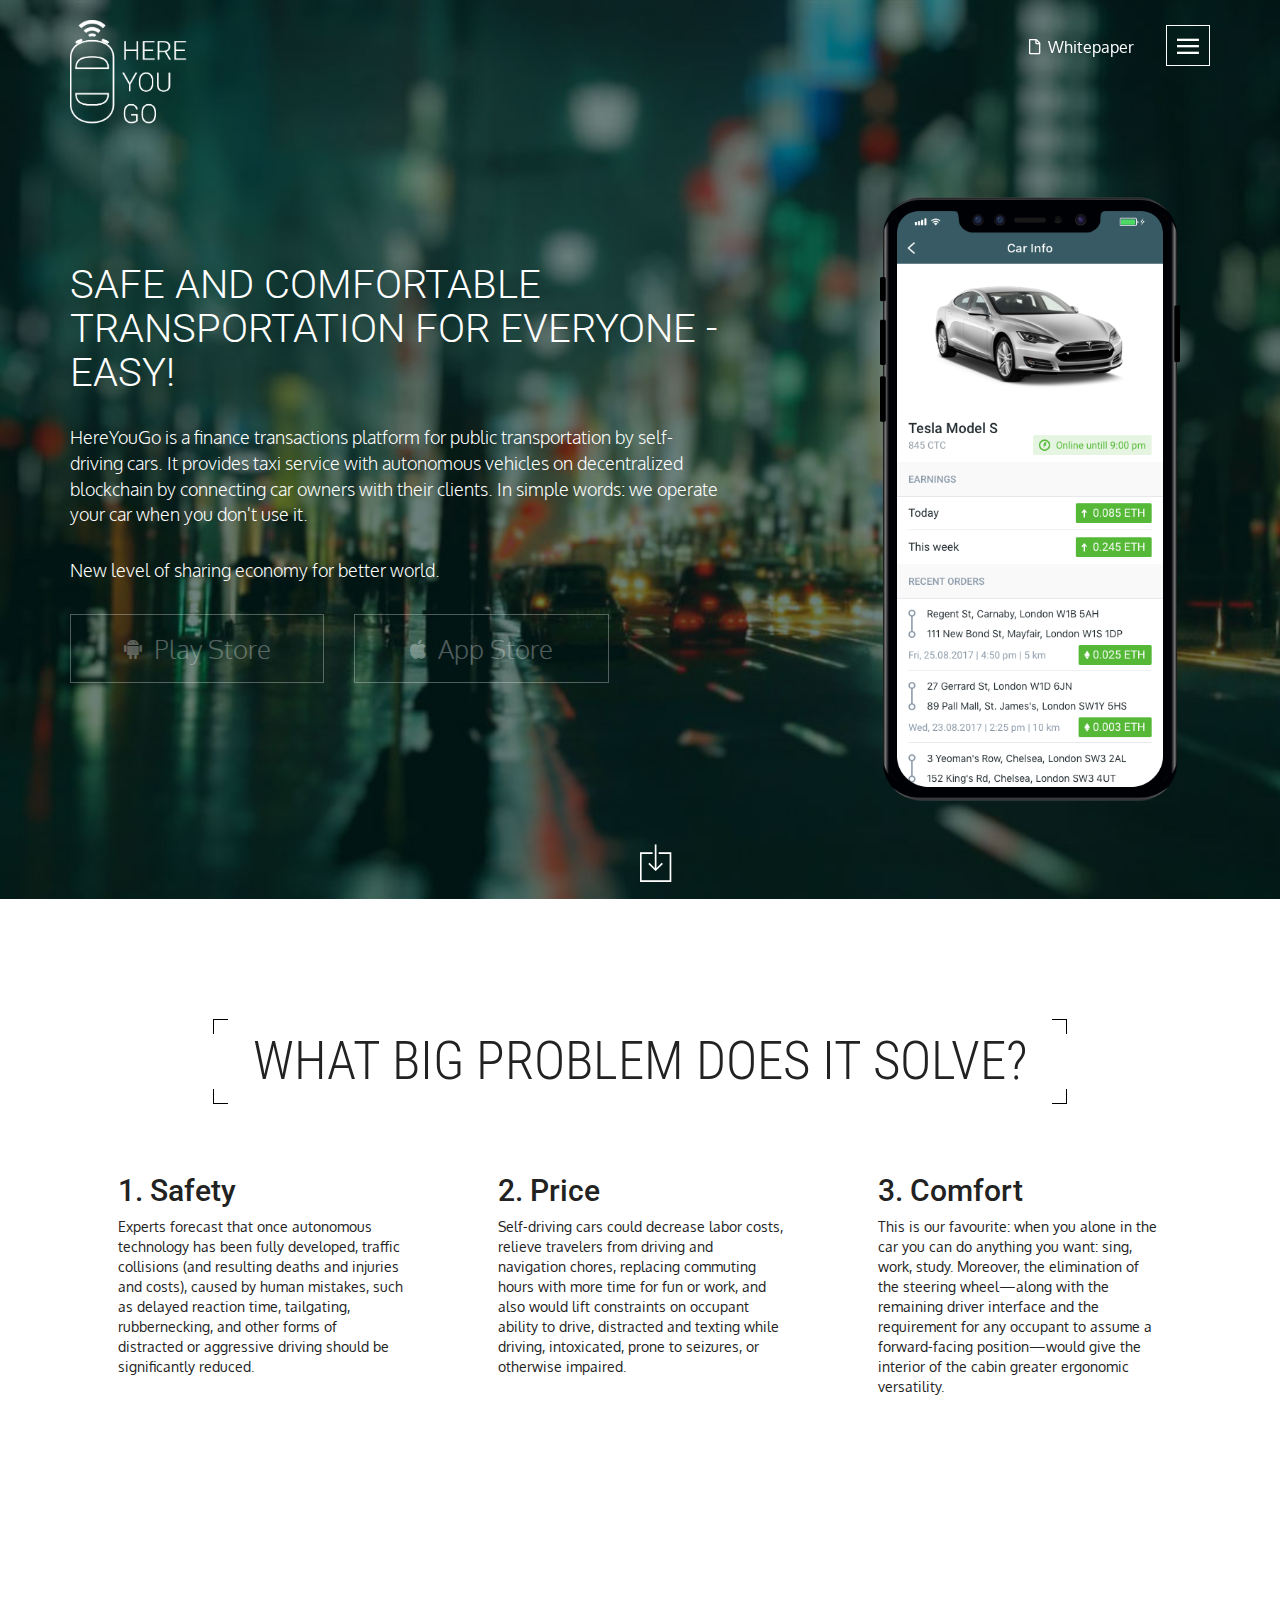
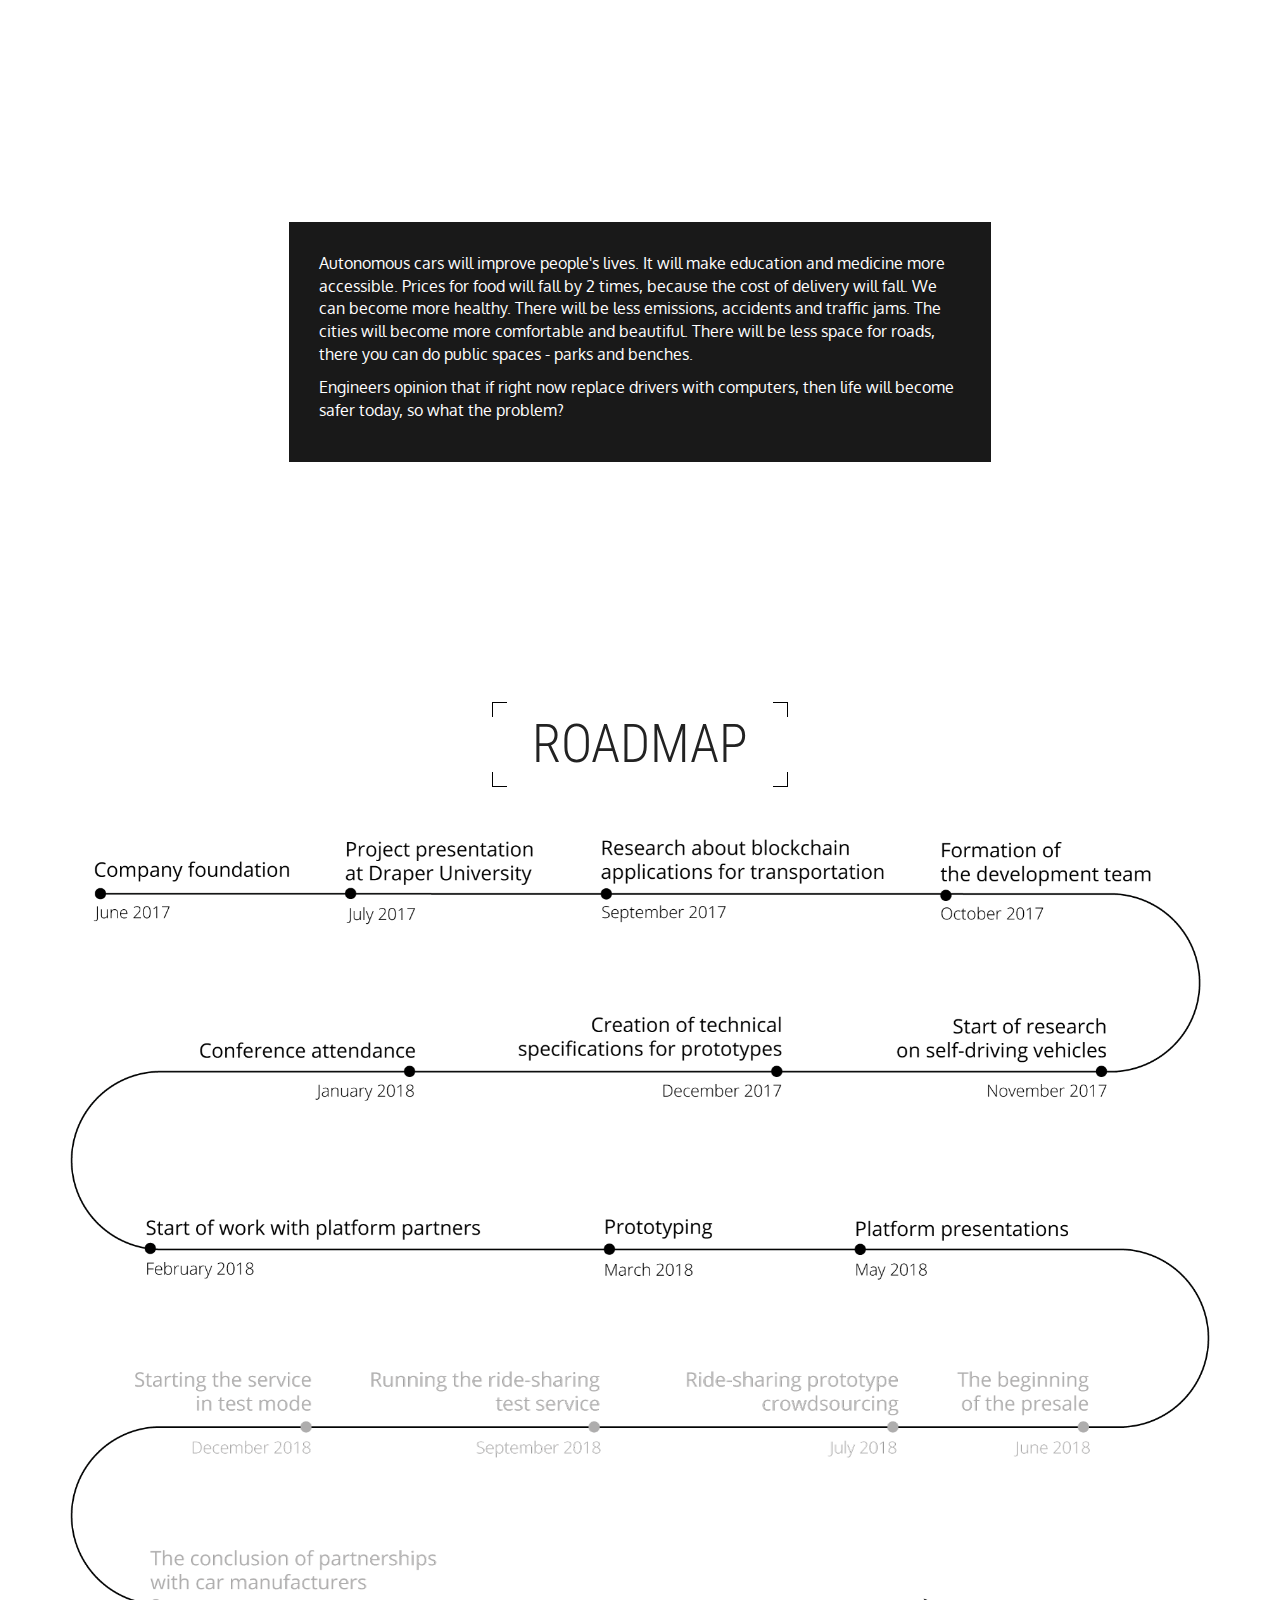
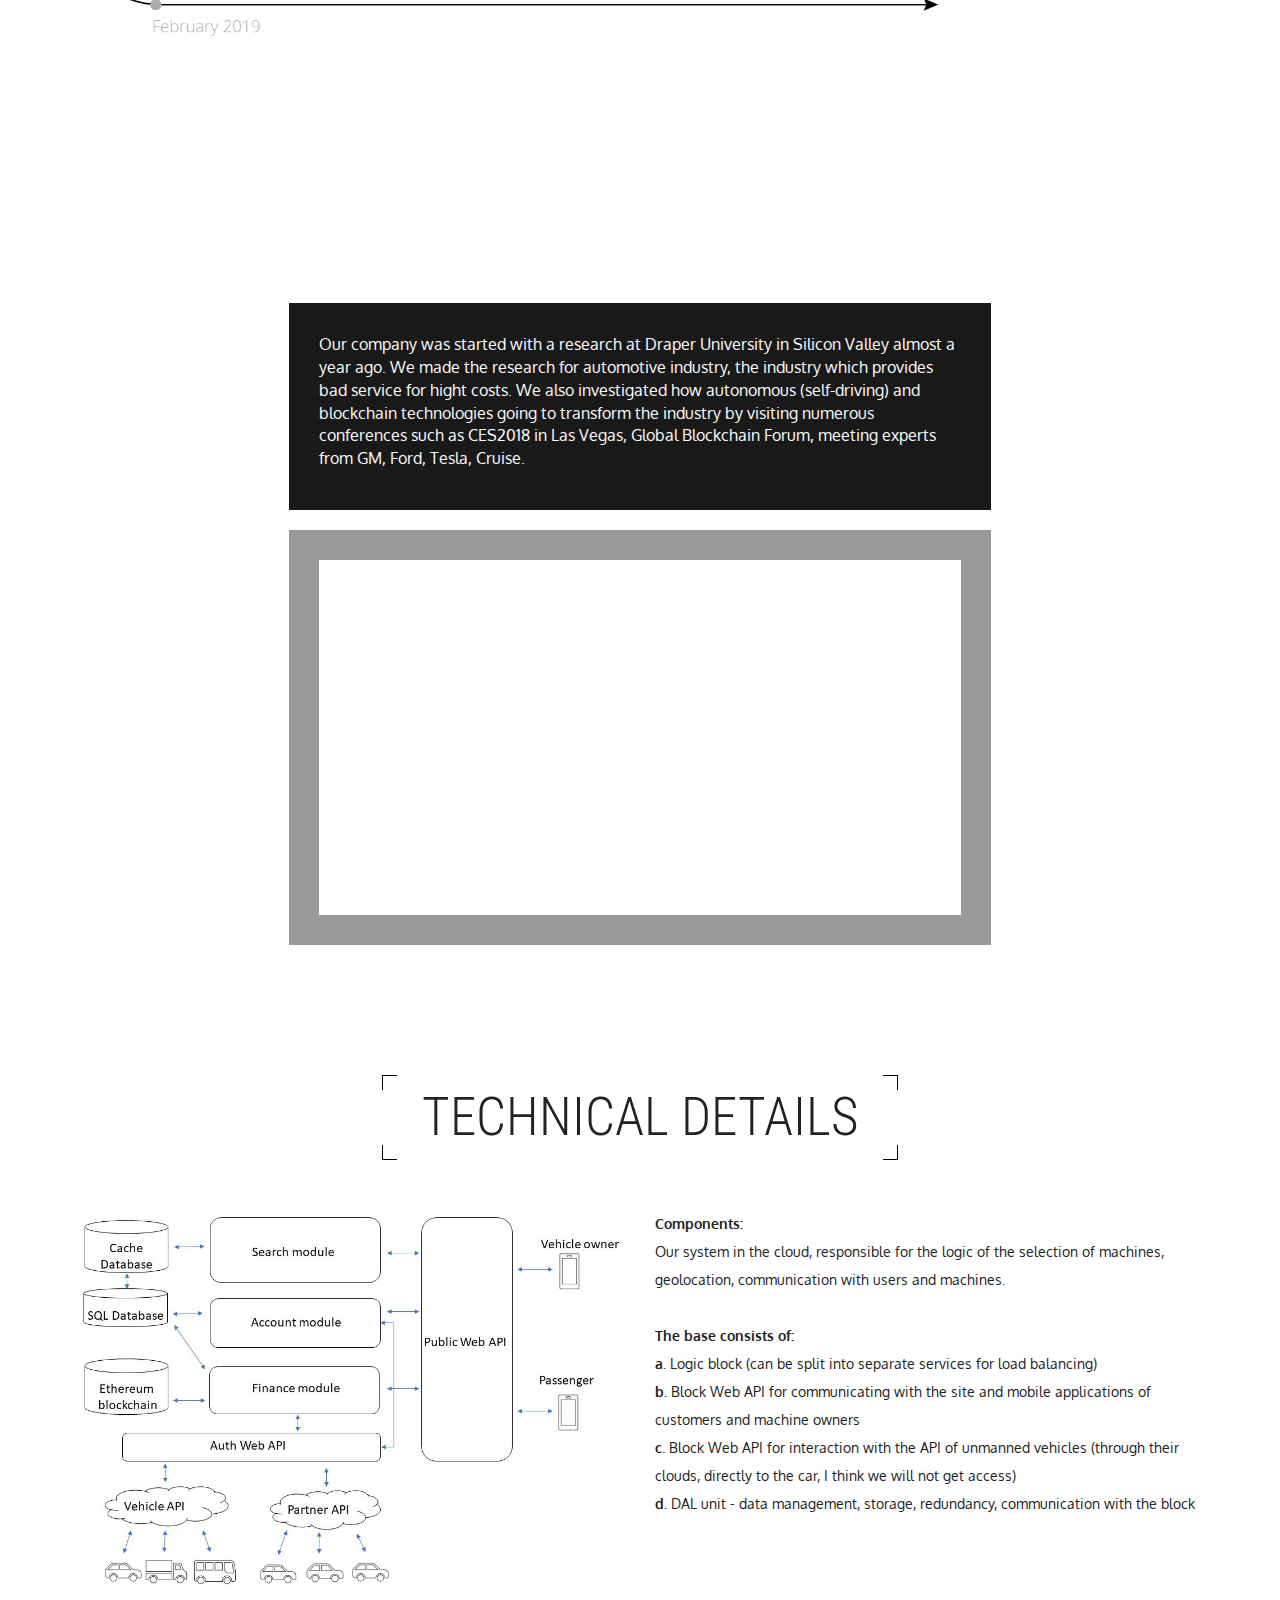
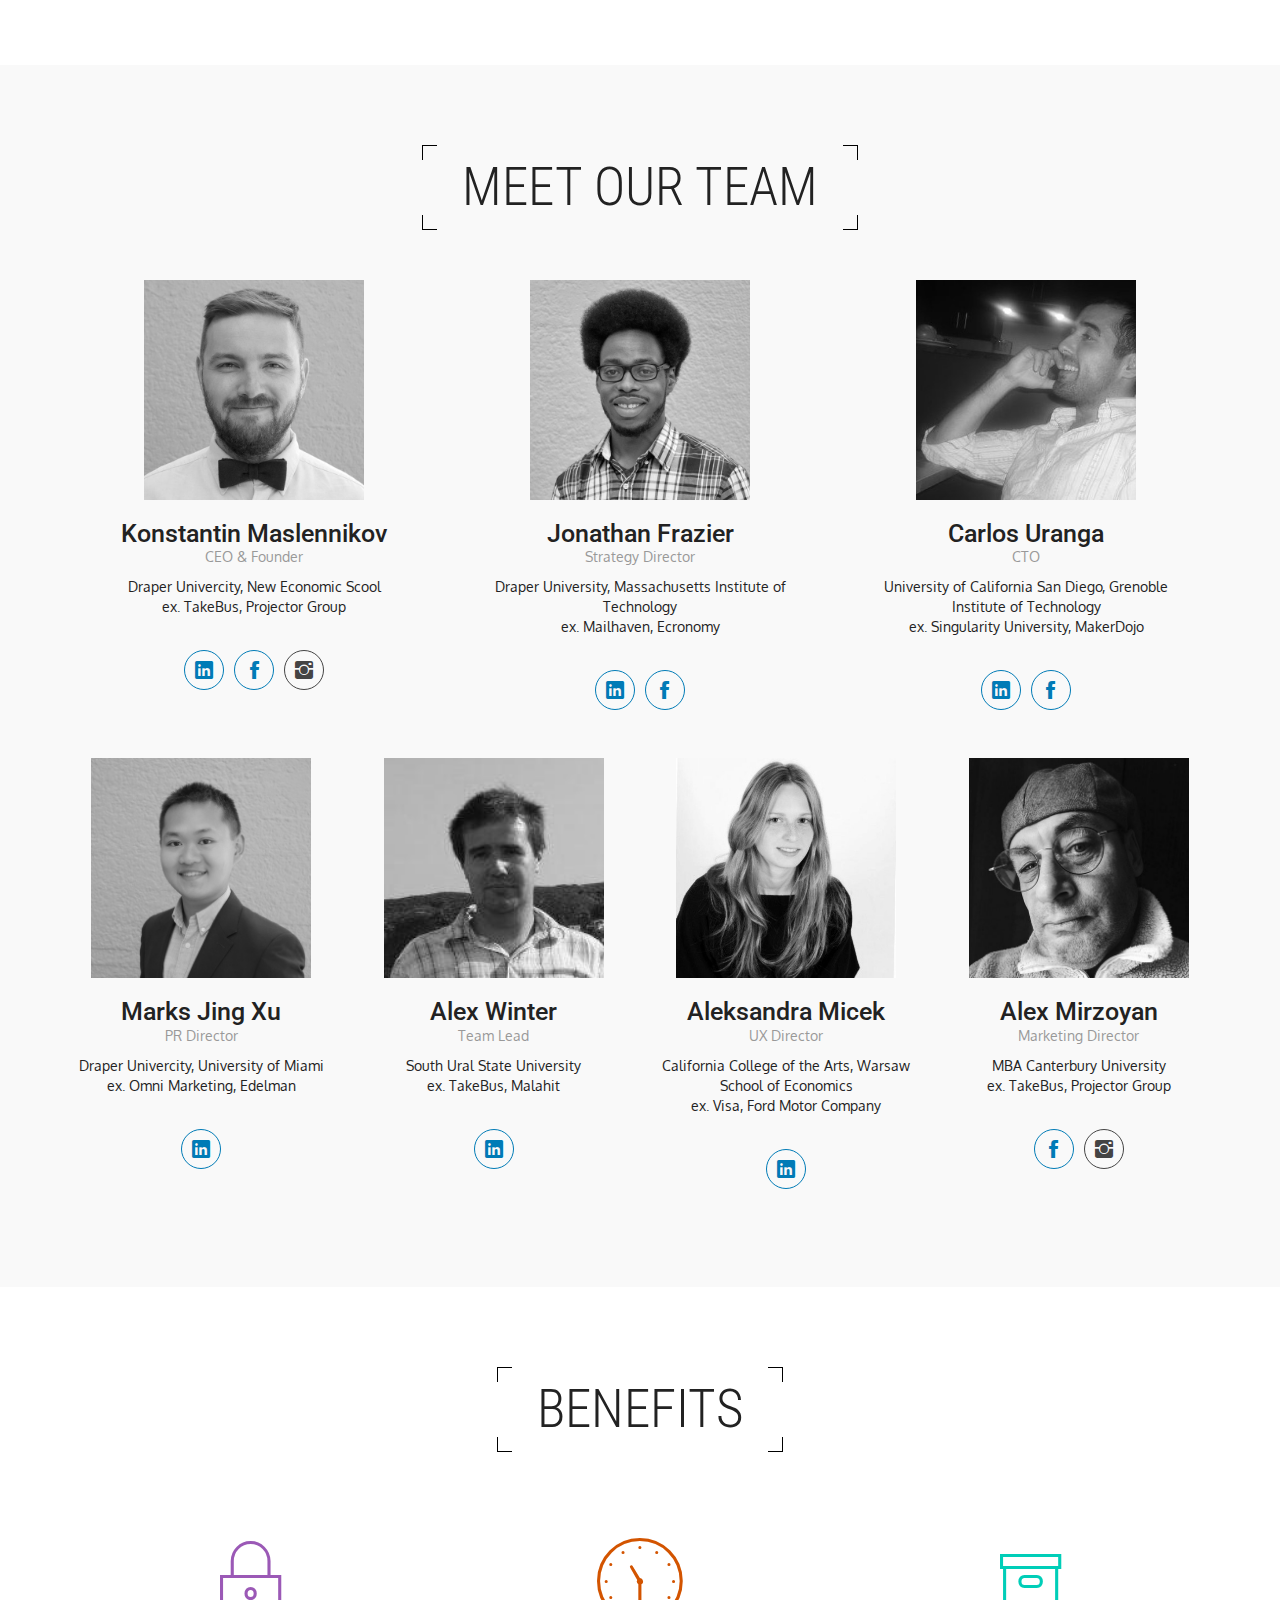
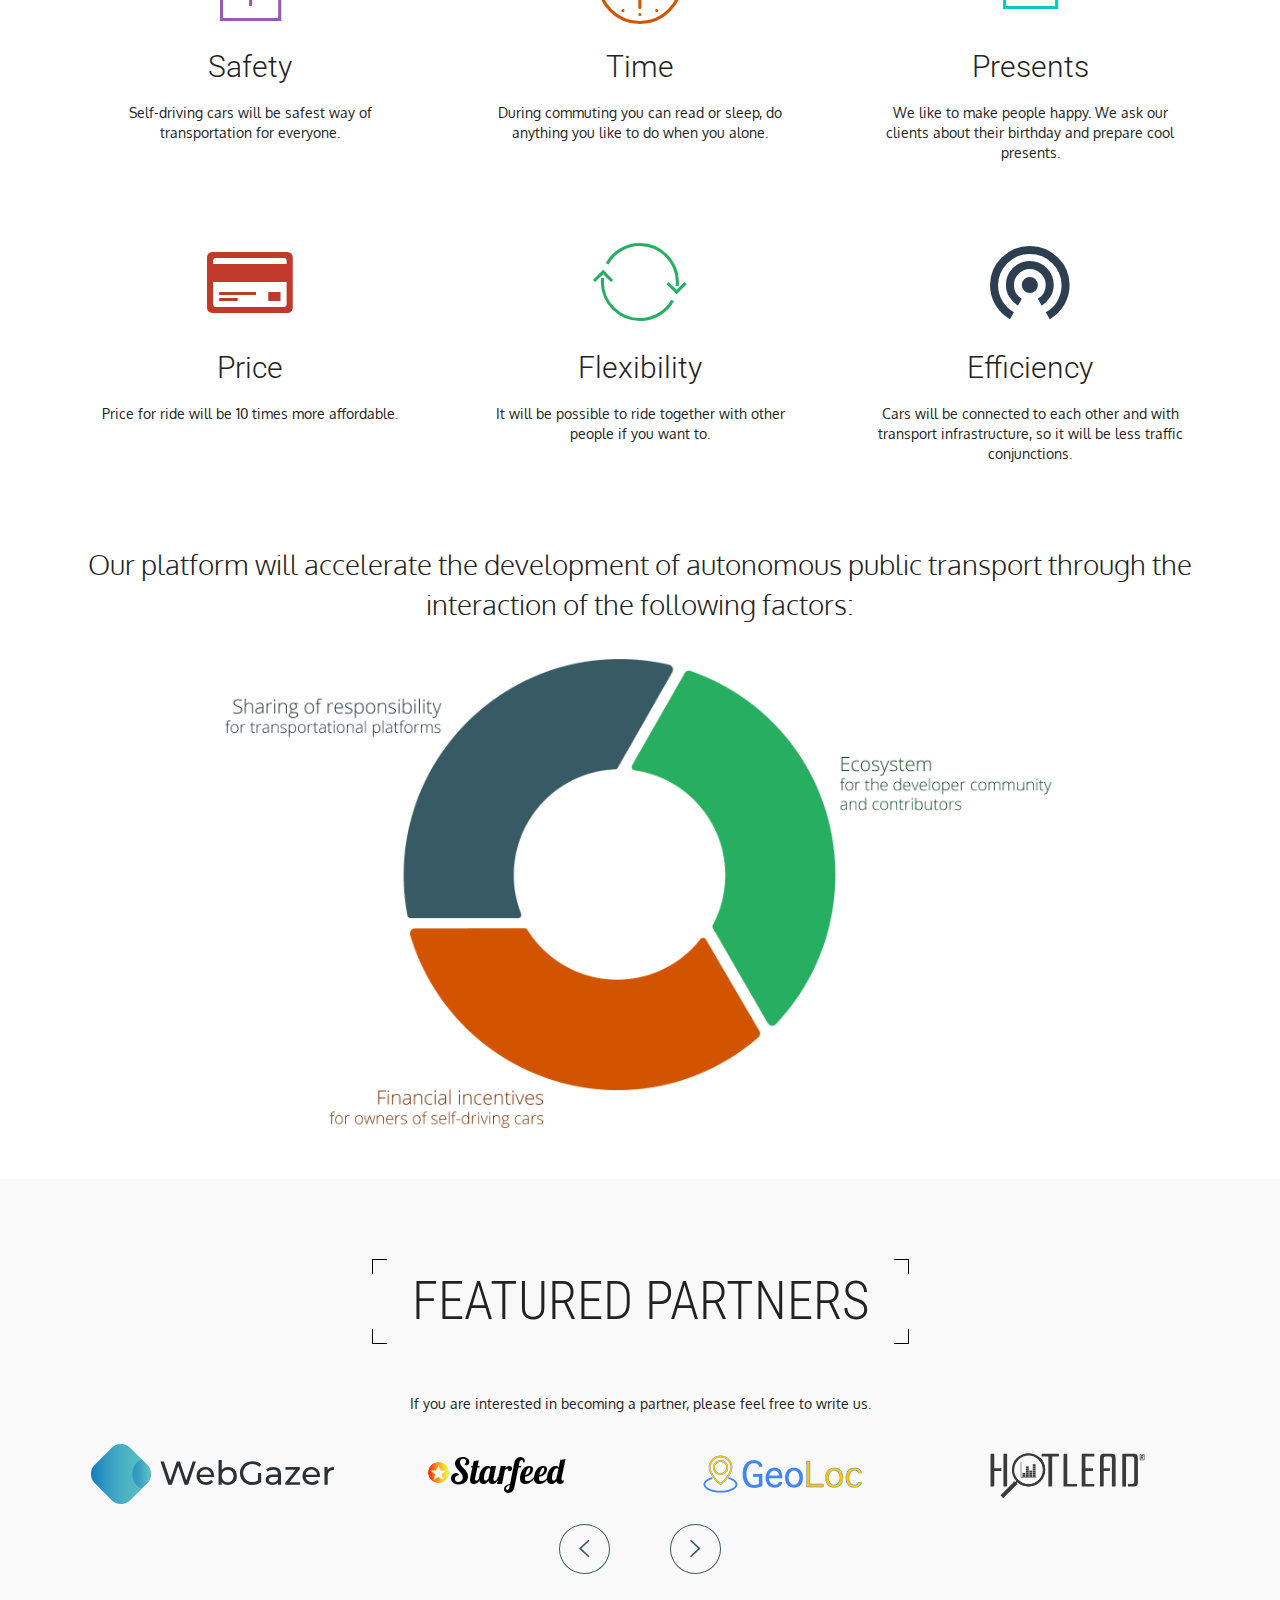
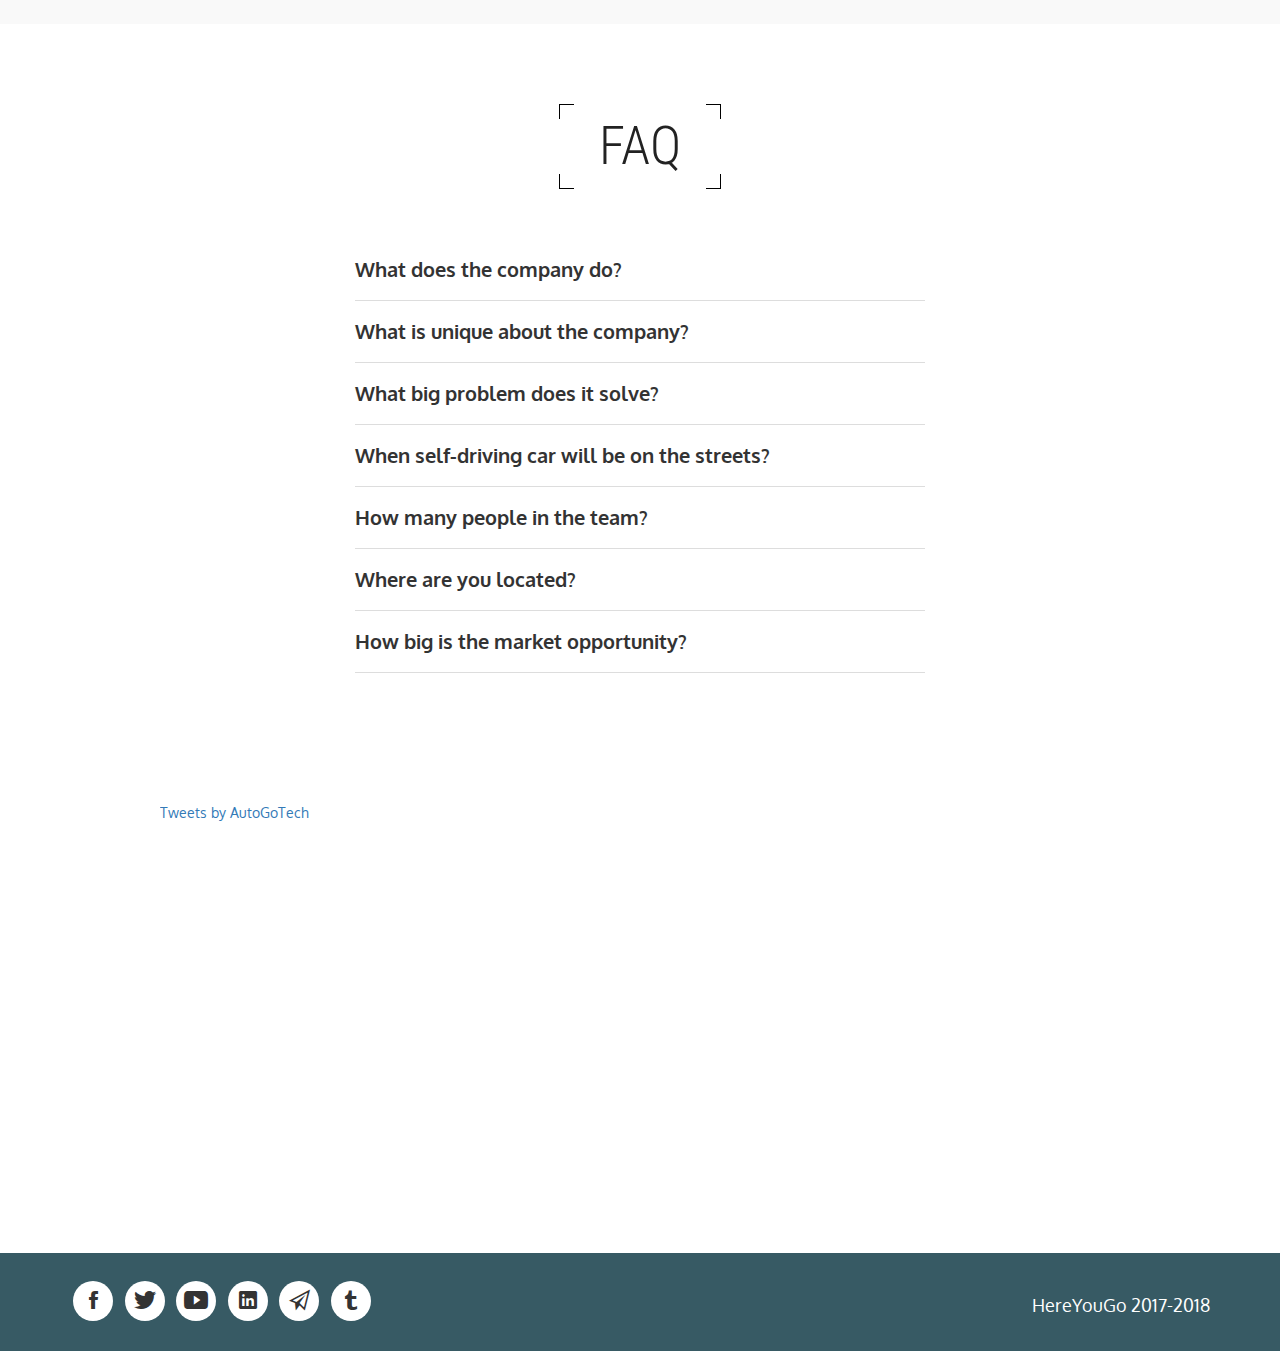
==== commit 21c43ea6: "links" ====
--- a/index.html
+++ b/index.html
@@ -66,7 +66,7 @@
             </section>
             <section class="col-xs-8 header-links">
 
-                <a class="header-link" href="/assets/other/White paper_HereYouGo_v1.1.pdf" target="_blank">
+                <a class="header-link" href="/assets/other/WP_v.1.3.pdf" target="_blank">
                     <i class="ion-document wp-icon"></i>&nbsp;&nbsp;Whitepaper
                 </a>
 
@@ -345,6 +345,16 @@
                             <i class="ion-social-linkedin"></i>
                         </a>
                     </li>
+                    <li class="wow animated fadeInLeft linkedin">
+                        <a href="https://www.facebook.com/konstantin.maslennikov" target="_blank">
+                            <i class="ion-social-facebook"></i>
+                        </a>
+                    </li>
+                    <li class="wow animated fadeInLeft instagram">
+                        <a href="https://www.instagram.com/maslennikof/" target="_blank">
+                            <i class="ion-social-instagram"></i>
+                        </a>
+                    </li>
                 </ul>
 
             </div>
@@ -363,6 +373,11 @@
                     <li class="wow animated fadeInLeft linkedin">
                         <a href="https://www.linkedin.com/in/jonathan-frazier-a7141221/" target="_blank">
                             <i class="ion-social-linkedin"></i>
+                        </a>
+                    </li>
+                    <li class="wow animated fadeInLeft linkedin">
+                        <a href="https://www.facebook.com/jjfraz11" target="_blank">
+                            <i class="ion-social-facebook"></i>
                         </a>
                     </li>
                 </ul>
@@ -386,6 +401,11 @@
                           <a href="https://www.linkedin.com/in/carlosuranga/" target="_blank">
                               <i class="ion-social-linkedin"></i>
                           </a>
+                    </li>
+                    <li class="wow animated fadeInLeft linkedin">
+                        <a href="https://www.facebook.com/cauranga" target="_blank">
+                            <i class="ion-social-facebook"></i>
+                        </a>
                     </li>
                 </ul>
             </div>
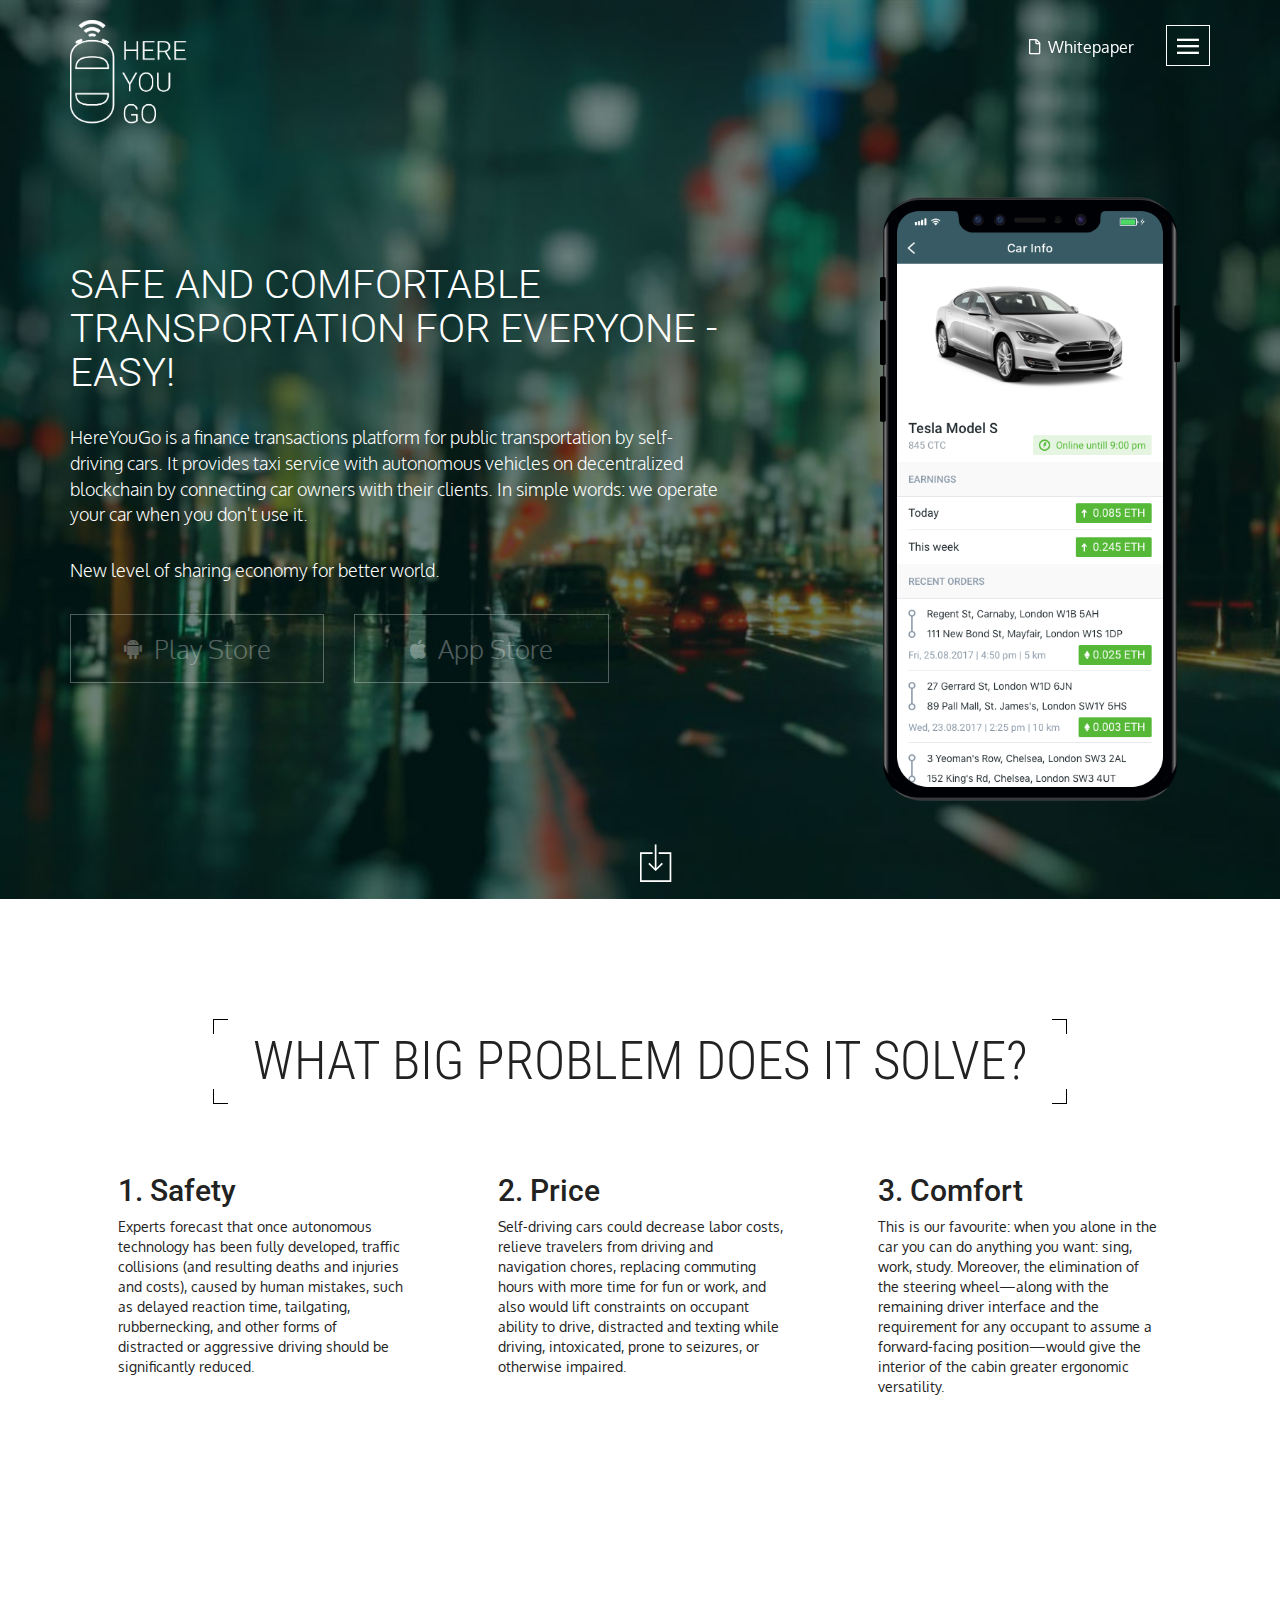
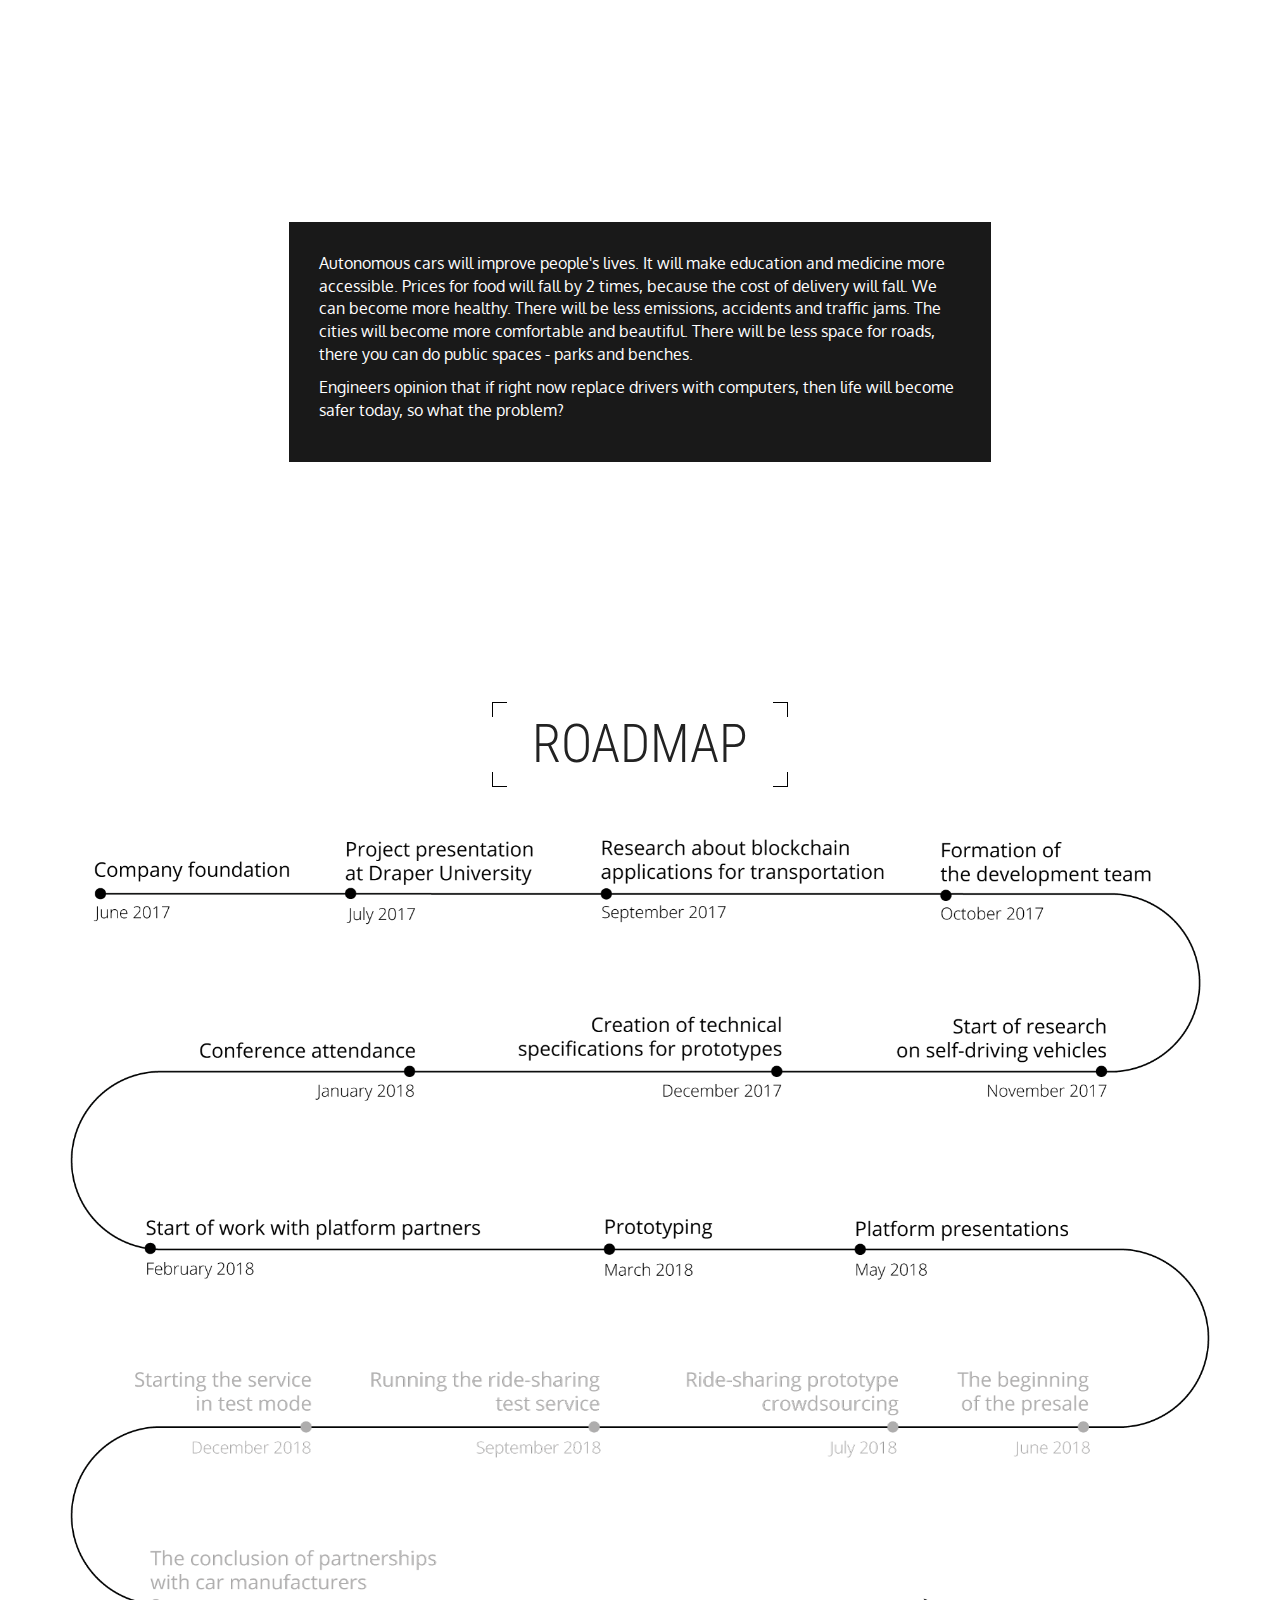
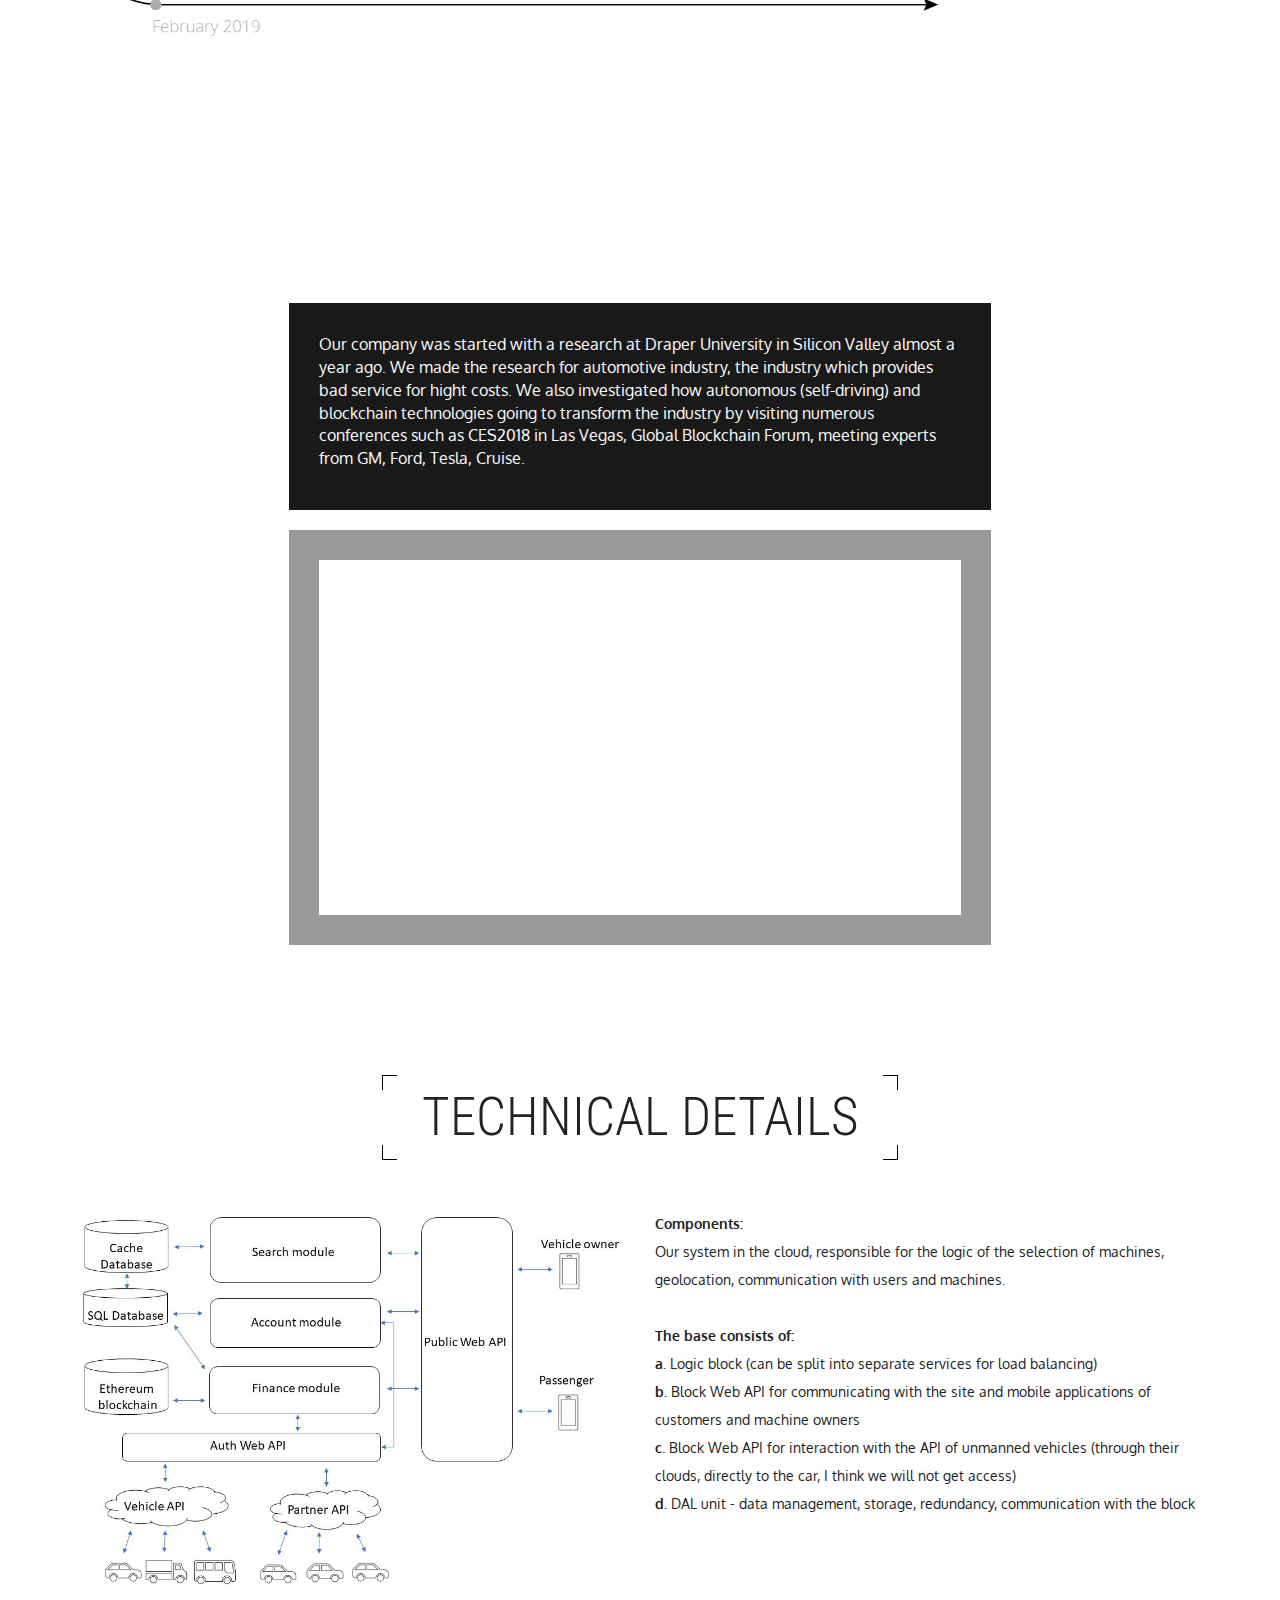
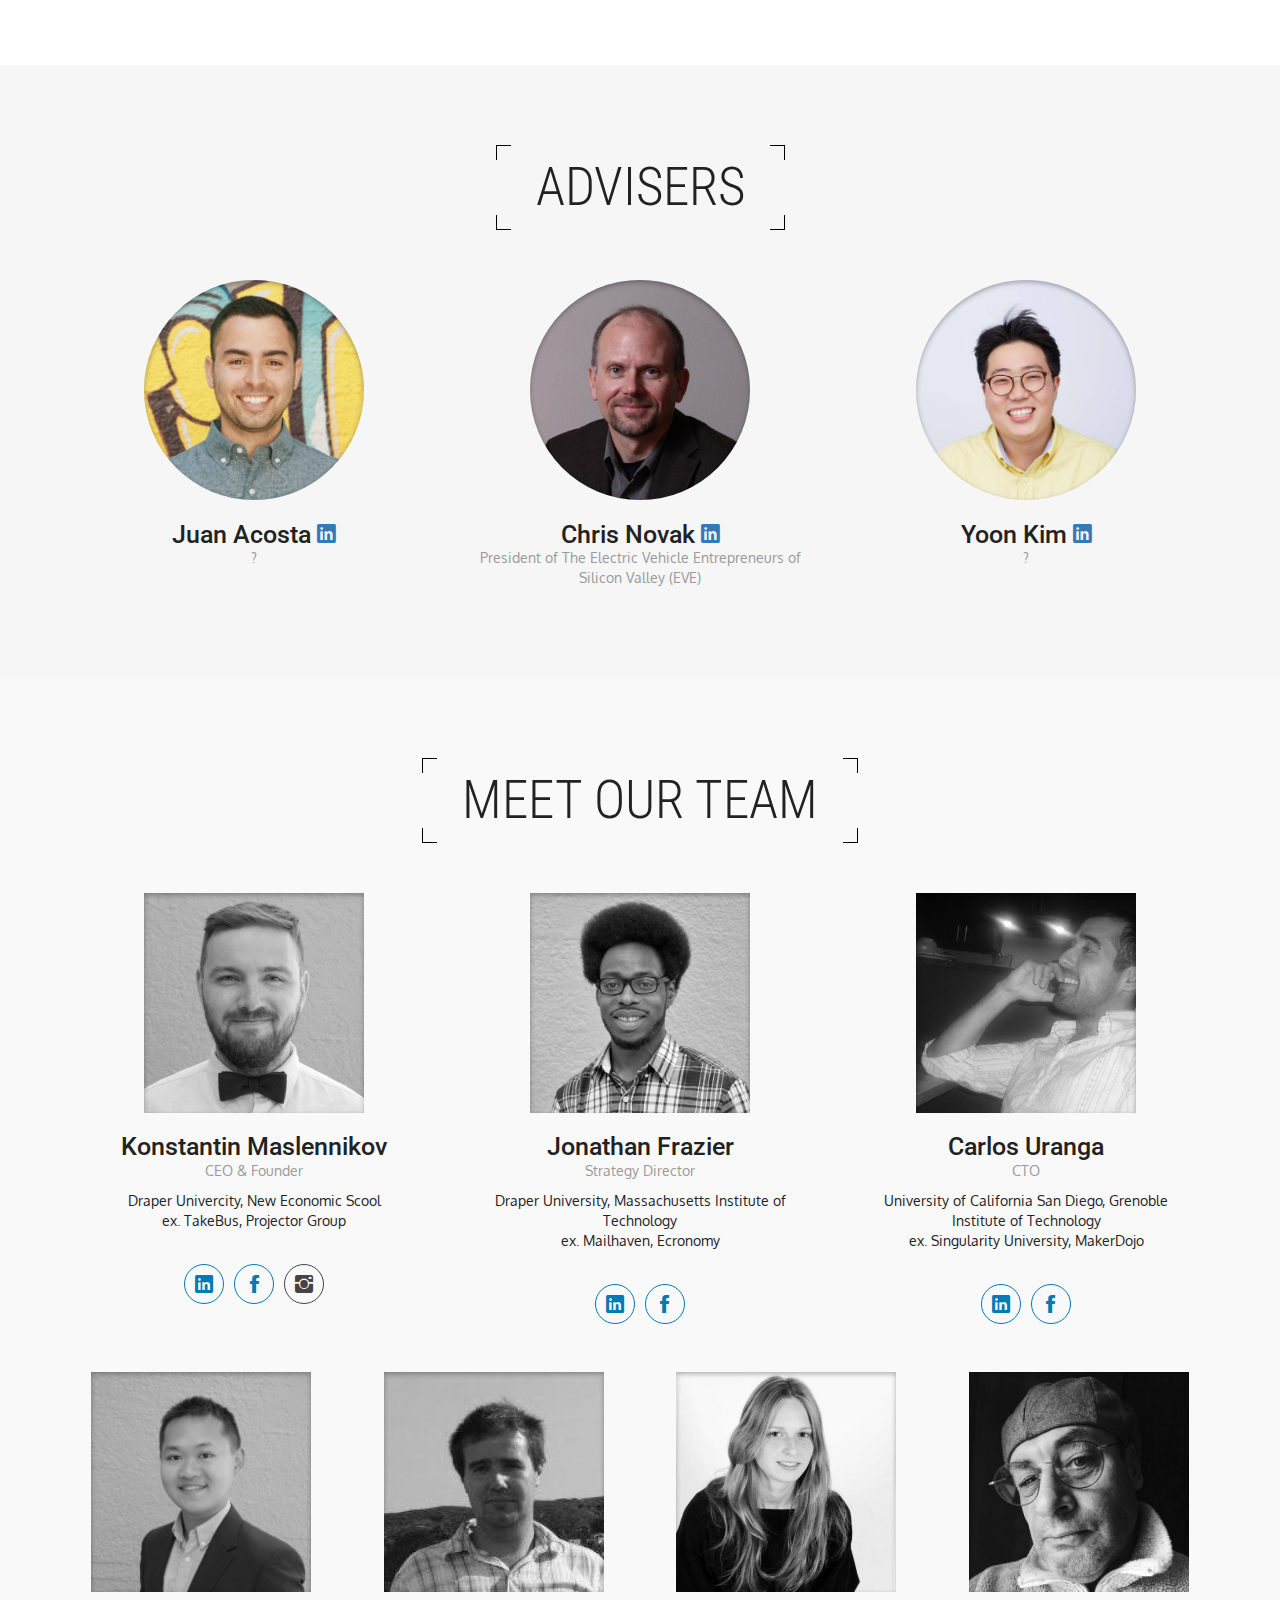
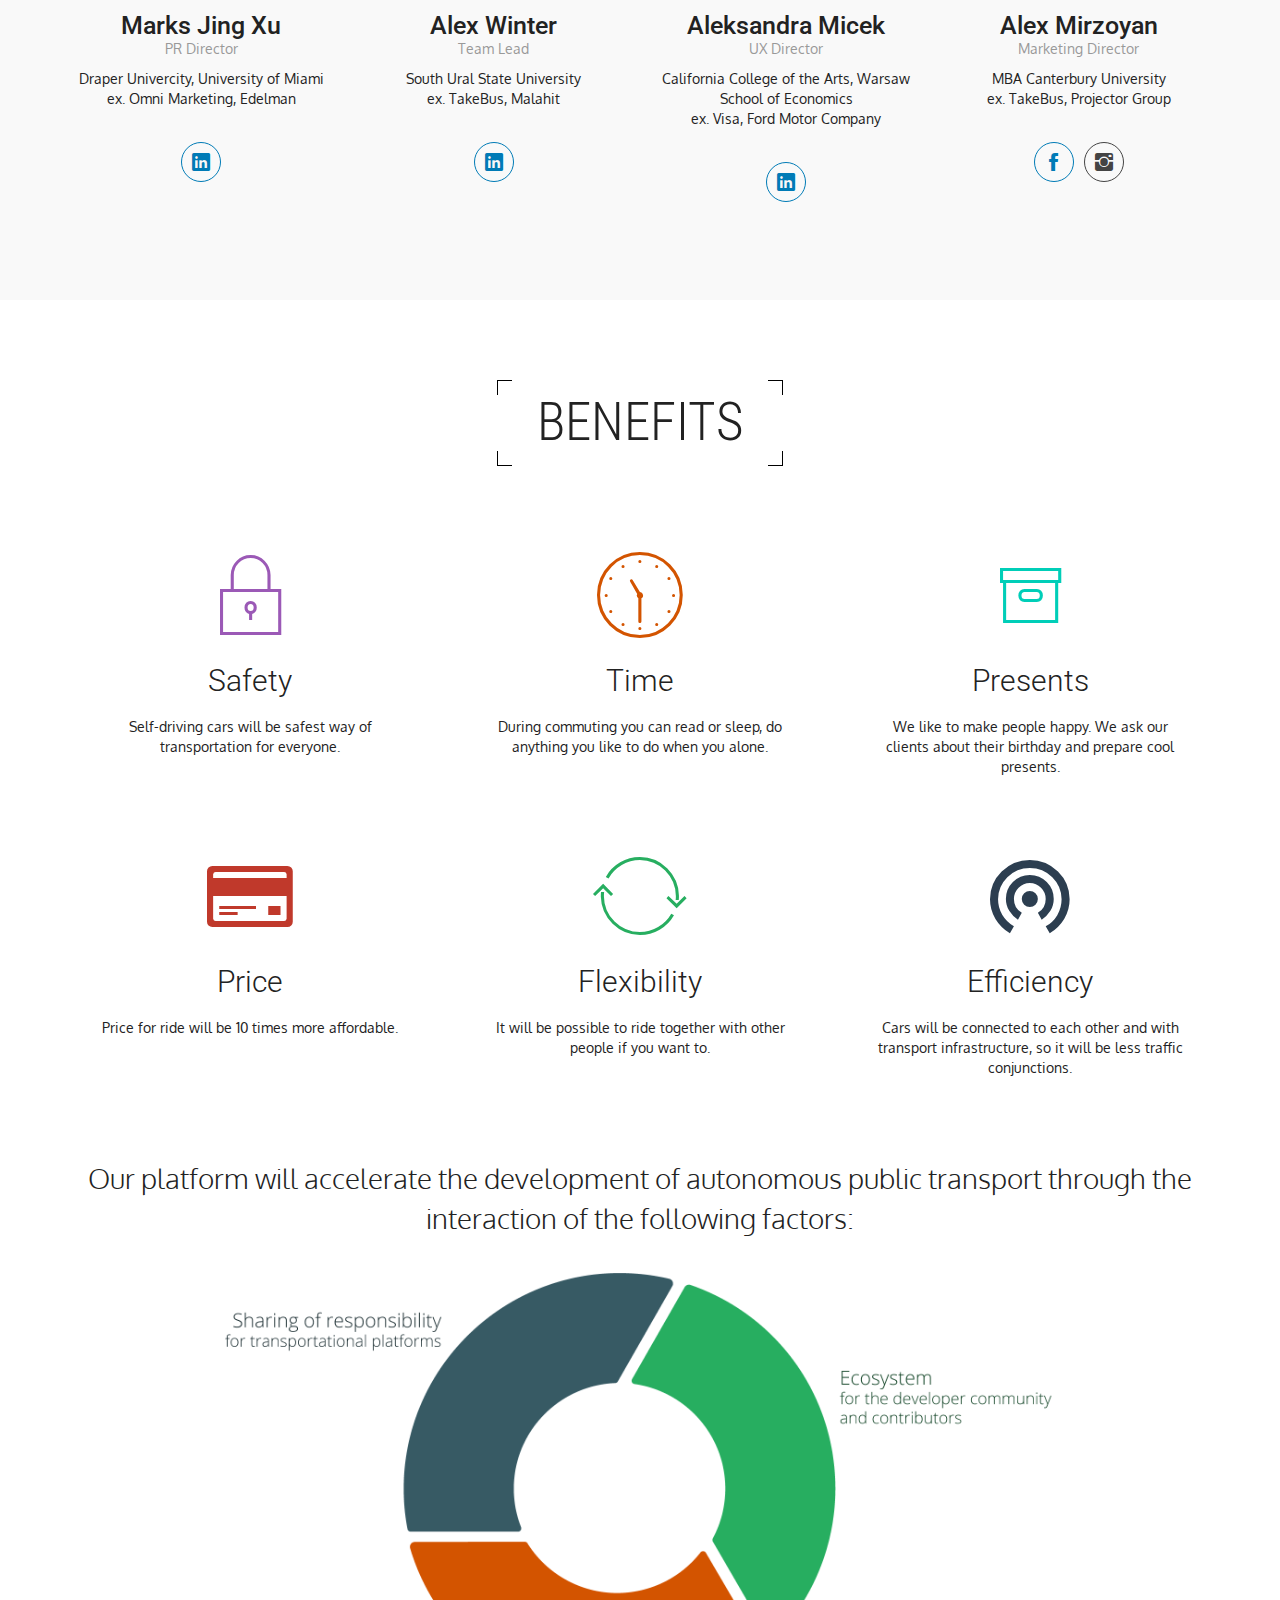
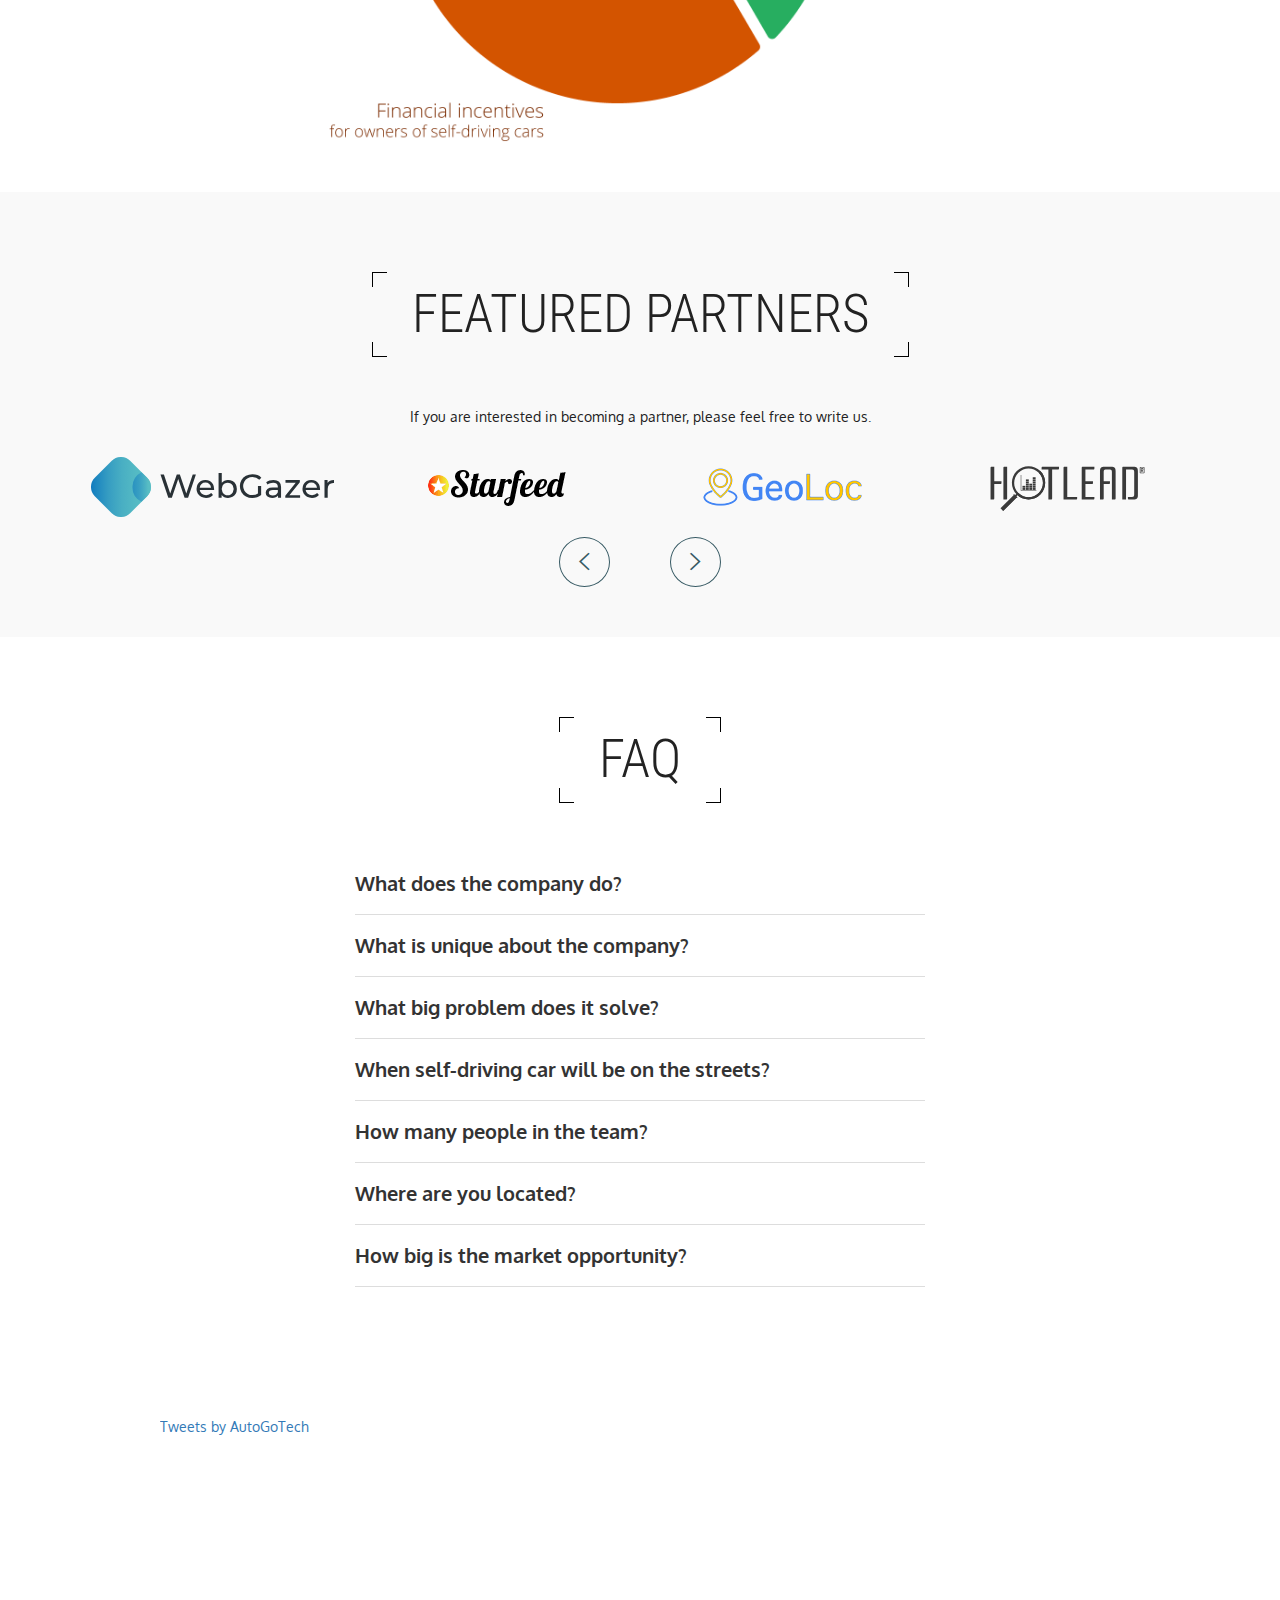
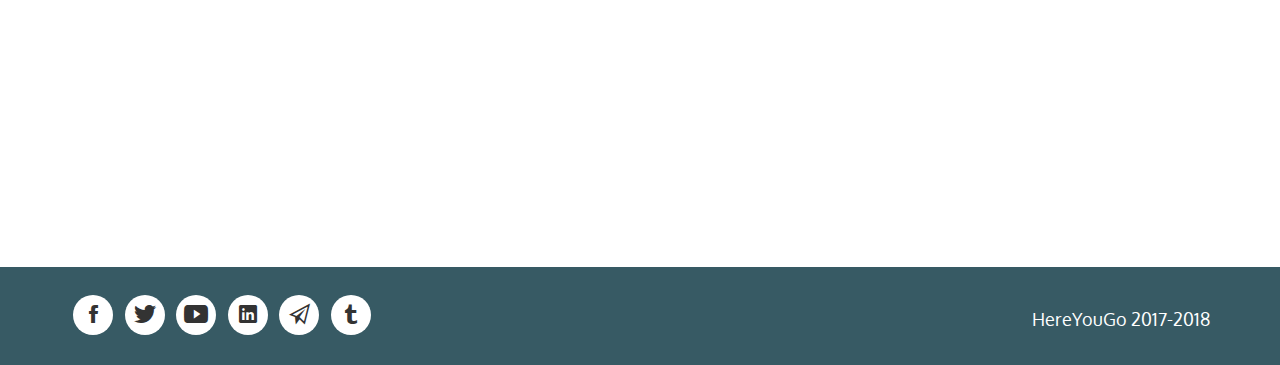
==== commit 846e3be3: "HYG-1: block-advisers" ====
--- a/index.html
+++ b/index.html
@@ -14,7 +14,7 @@
     <link rel="stylesheet" href="assets/css/owl.carousel.css">
     <link rel="stylesheet" href="assets/css/owl.theme.css">
     <!--    <link rel="stylesheet" href="assets/css/animate.css">-->
-    <link rel="stylesheet" href="assets/css/style.css?v=1.0.6">
+    <link rel="stylesheet" href="assets/css/style.css?v=1.0.7">
 
     <link rel="icon" type="image/png" href="/assets/img/favicon.png">
 
@@ -51,6 +51,7 @@
         <li><a href="#techDetails" class="page-link">Technical details</a></li>
         <li><a href="#team" class="page-link">Our team</a></li>
         <li><a href="#features" class="page-link">Benefits</a></li>
+        <li><a href="#advisers" class="page-link">Advisers</a></li>
         <li><a href="#partners" class="page-link">Partners</a></li>
         <li><a href="#faq" class="faq">faq</a></li>
     </ul>
@@ -61,10 +62,10 @@
 <header class="sticky" id="header">
     <section class="container">
         <section class="row" id="logo_menu">
-            <section class="col-xs-4">
+            <section class="col-xs-2">
                 <a class="logo-image" href=""></a>
             </section>
-            <section class="col-xs-8 header-links">
+            <section class="col-xs-10 header-links">
 
                 <a class="header-link" href="/assets/other/WP_v.1.3.pdf" target="_blank">
                     <i class="ion-document wp-icon"></i>&nbsp;&nbsp;Whitepaper
@@ -310,6 +311,60 @@
             </div>
         </section>
 
+    </section>
+</section>
+
+<section id="advisers" class="block">
+    <section class="container">
+        <section class="row">
+            <div class="col-md-12">
+                <div class="title-box">
+                    <h1 class="block-title wow animated rollIn">
+                        <span class="bb-top-left"></span>
+                        <span class="bb-bottom-left"></span>
+                        Advisers
+                        <span class="bb-top-right"></span>
+                        <span class="bb-bottom-right"></span>
+                    </h1>
+                </div>
+            </div>
+        </section>
+        <section class="row team-member-row team-member-row--advisers">
+            <div class="team-member team-member--adviser wow animated fadeIn" data-wow-delay=="0.3s">
+                <div style="background-image: url(assets/img/team/advisers/1.jpg)" class="team-pic"></div>
+                <h2 class="wow animated fadeInDown" data-wow-delay=="0.7s">
+                    Juan Acosta
+
+                    <a href="https://www.linkedin.com/in/thejcad/" target="_blank">
+                        <i class="ion-social-linkedin"></i>
+                    </a>
+
+                </h2>
+                <p class="wow animated fadeIn team-position" data-wow-delay=="0.7s">?</p>
+            </div>
+
+            <div class="team-member team-member--adviser wow animated fadeIn" data-wow-delay=="0.3s">
+                <div style="background-image: url(assets/img/team/advisers/2.jpg)" class="team-pic"></div>
+                <h2 class="wow animated fadeInDown" data-wow-delay=="0.7s">
+                    Chris Novak
+                    <a href="https://www.linkedin.com/in/chrisnovak2/" target="_blank">
+                        <i class="ion-social-linkedin"></i>
+                    </a>
+                </h2>
+                <p class="wow animated fadeIn team-position" data-wow-delay=="0.7s">President of The Electric Vehicle Entrepreneurs of Silicon Valley (EVE)</p>
+            </div>
+
+            <div class="team-member team-member--adviser wow animated fadeIn" data-wow-delay=="0.3s">
+                <div style="background-image: url(assets/img/team/advisers/3.jpg)" class="team-pic"></div>
+                <h2 class="wow animated fadeInDown" data-wow-delay=="0.7s">
+                    Yoon Kim
+                    <a href="https://www.linkedin.com/in/yoon-kim-a5015ba3/" target="_blank">
+                        <i class="ion-social-linkedin"></i>
+                    </a>
+                </h2>
+                <p class="wow animated fadeIn team-position" data-wow-delay=="0.7s">?</p>
+            </div>
+        </section>
     </section>
 </section>
 
--- a/assets/css/style.css
+++ b/assets/css/style.css
@@ -802,6 +802,11 @@
     margin: 0 auto;
     background-size: cover;
     background-position: center;
+    box-shadow: inset 0px 2px 5px 0px rgba(0, 0, 0, 0.3);
+}
+
+.team-member--adviser .team-pic {
+    border-radius: 50%;
 }
 
 .problems-container {
@@ -834,6 +839,10 @@
 
 #team {
     background: #f9f9f9;
+}
+
+#advisers {
+    background: #f6f6f6;
 }
 
 #partners {
@@ -1148,5 +1157,13 @@
     }
 
 
-}
-
+    .headings h1 {
+        font-size: 26px;
+    }
+
+    .logo-image {
+        height: 70px;
+        width: 80px;
+    }
+}
+
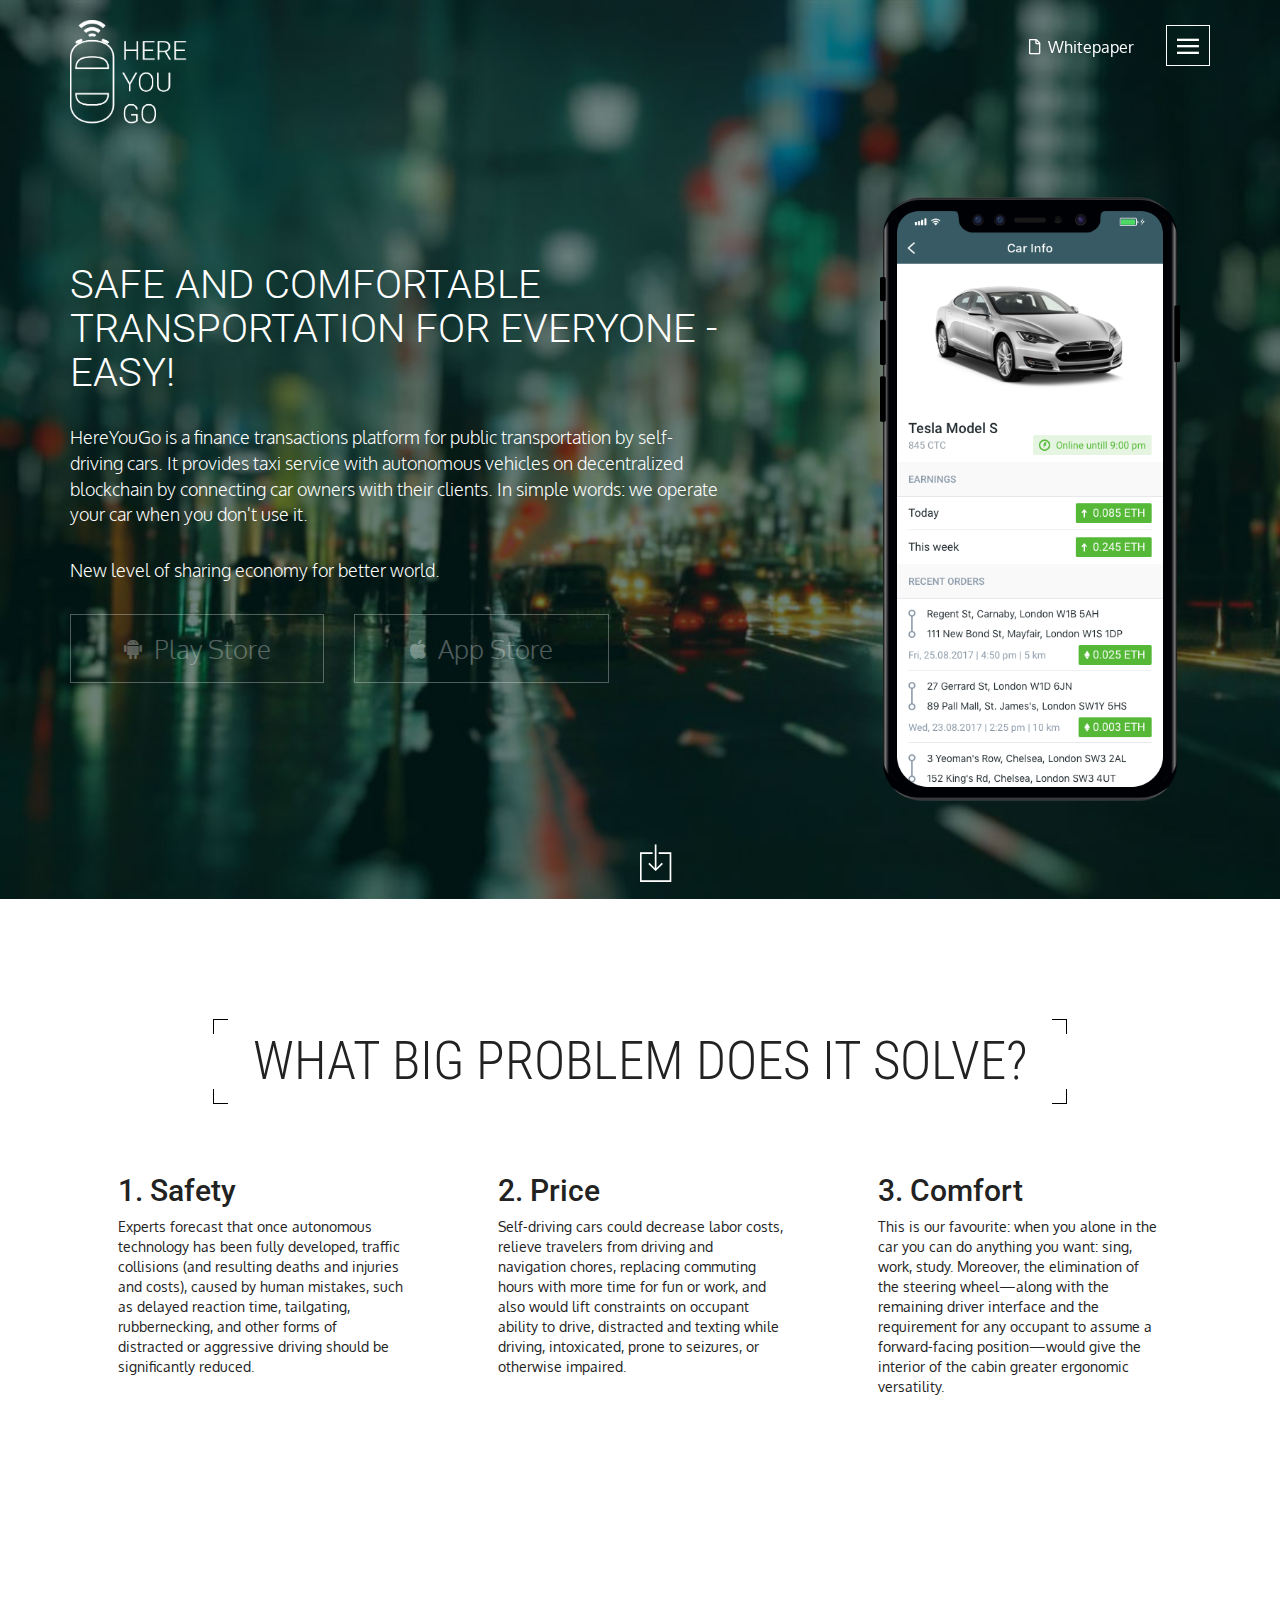
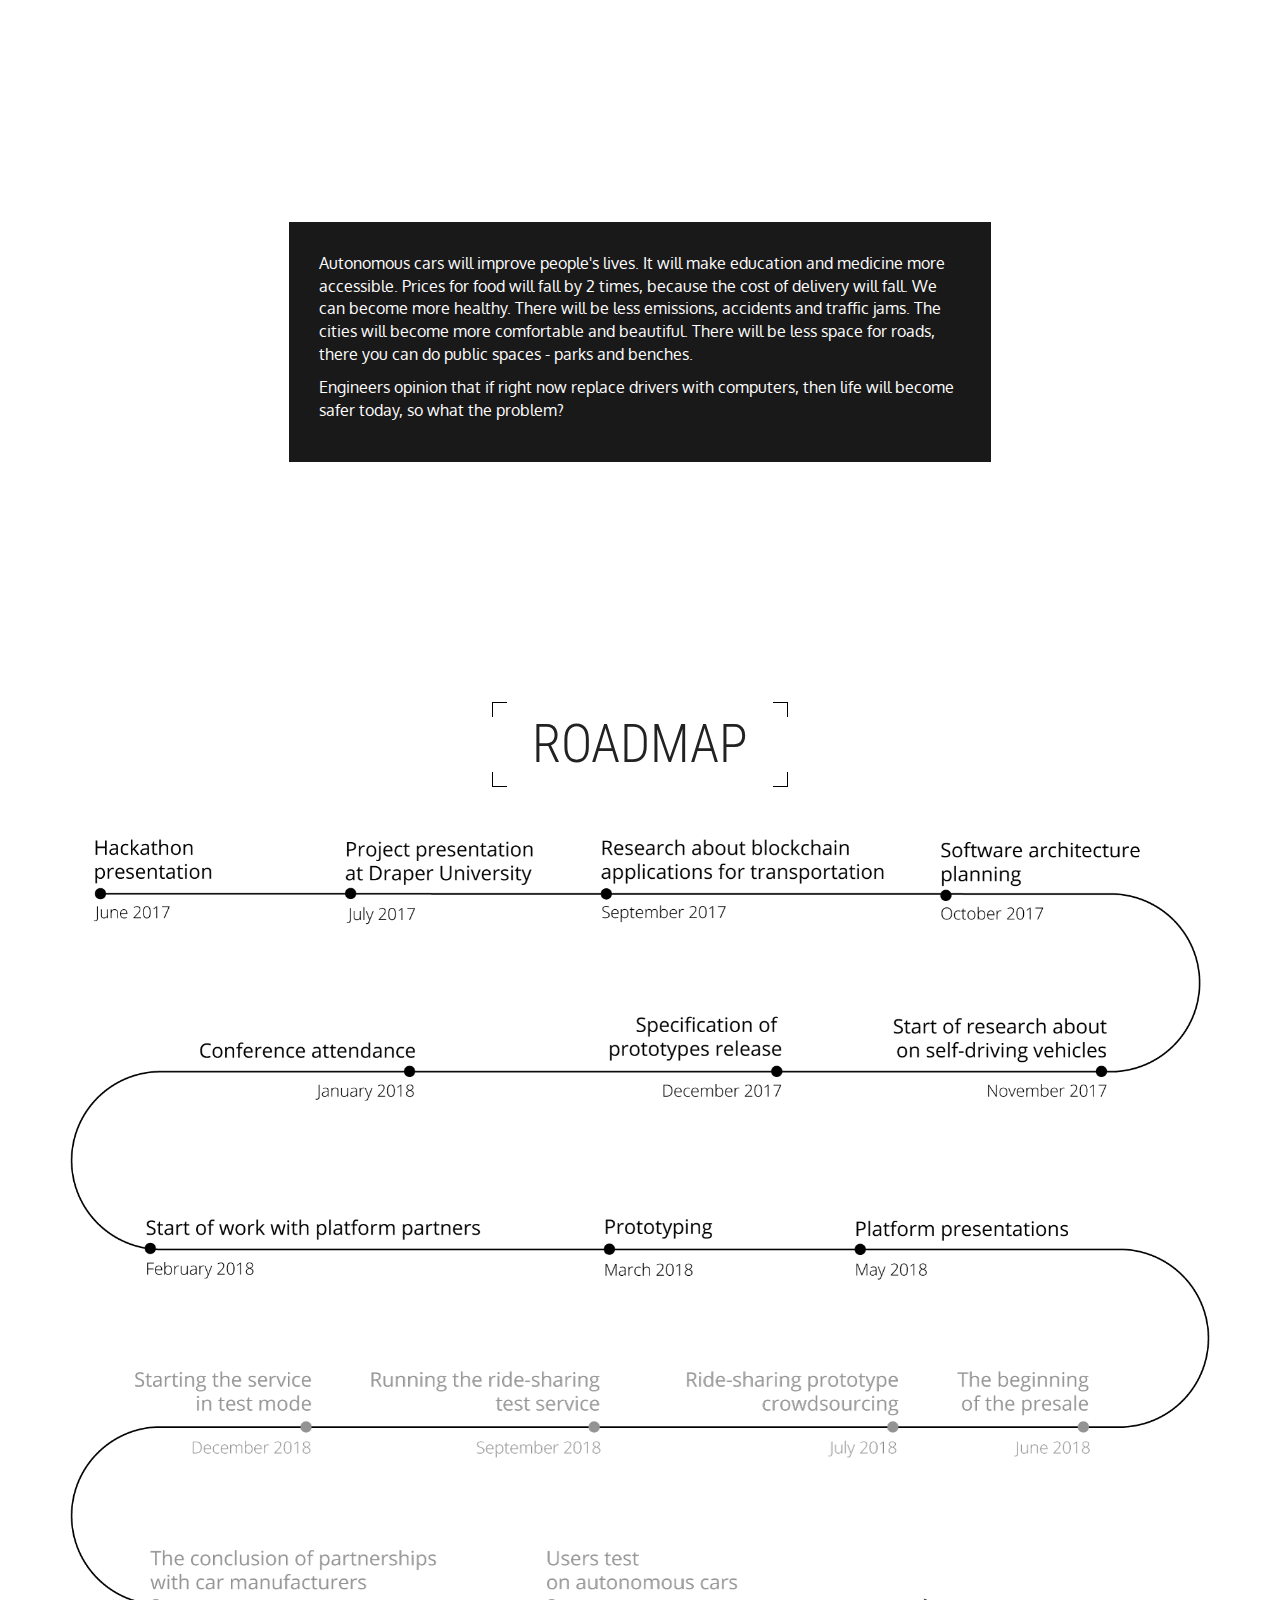
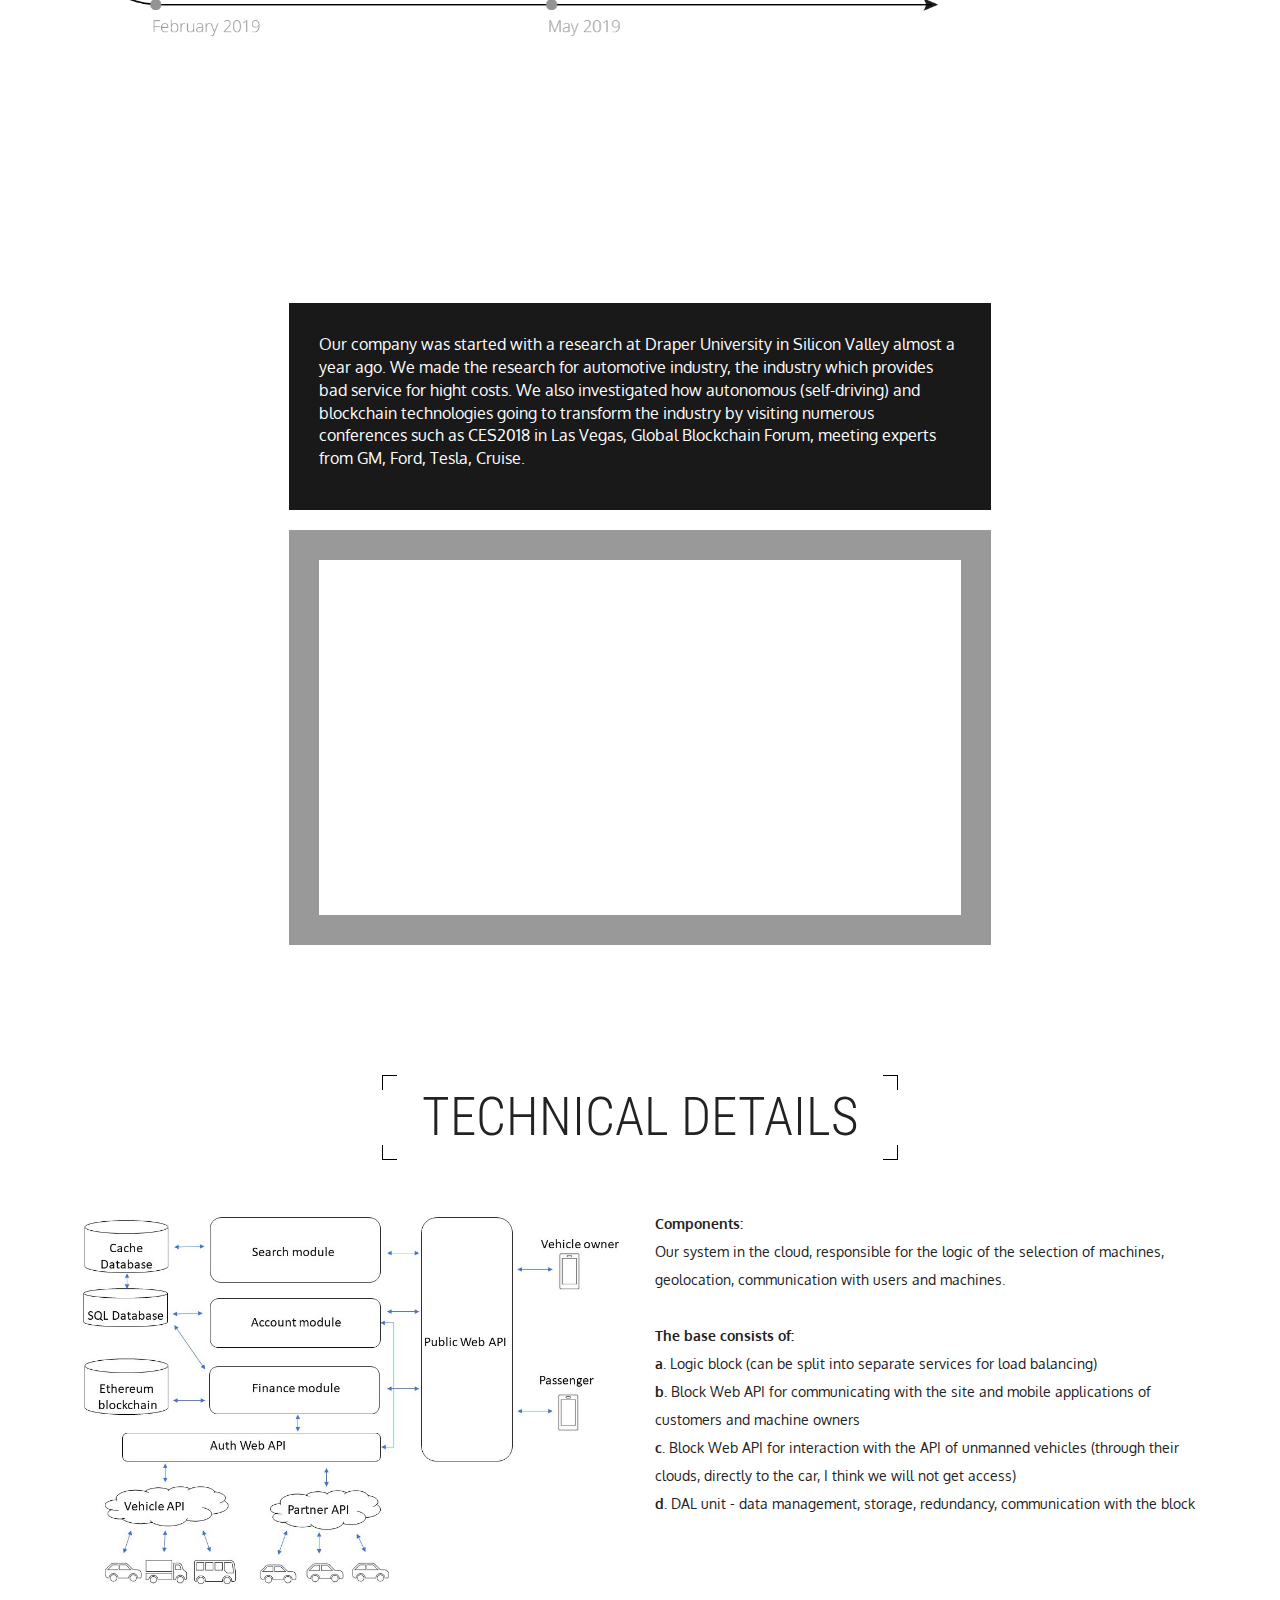
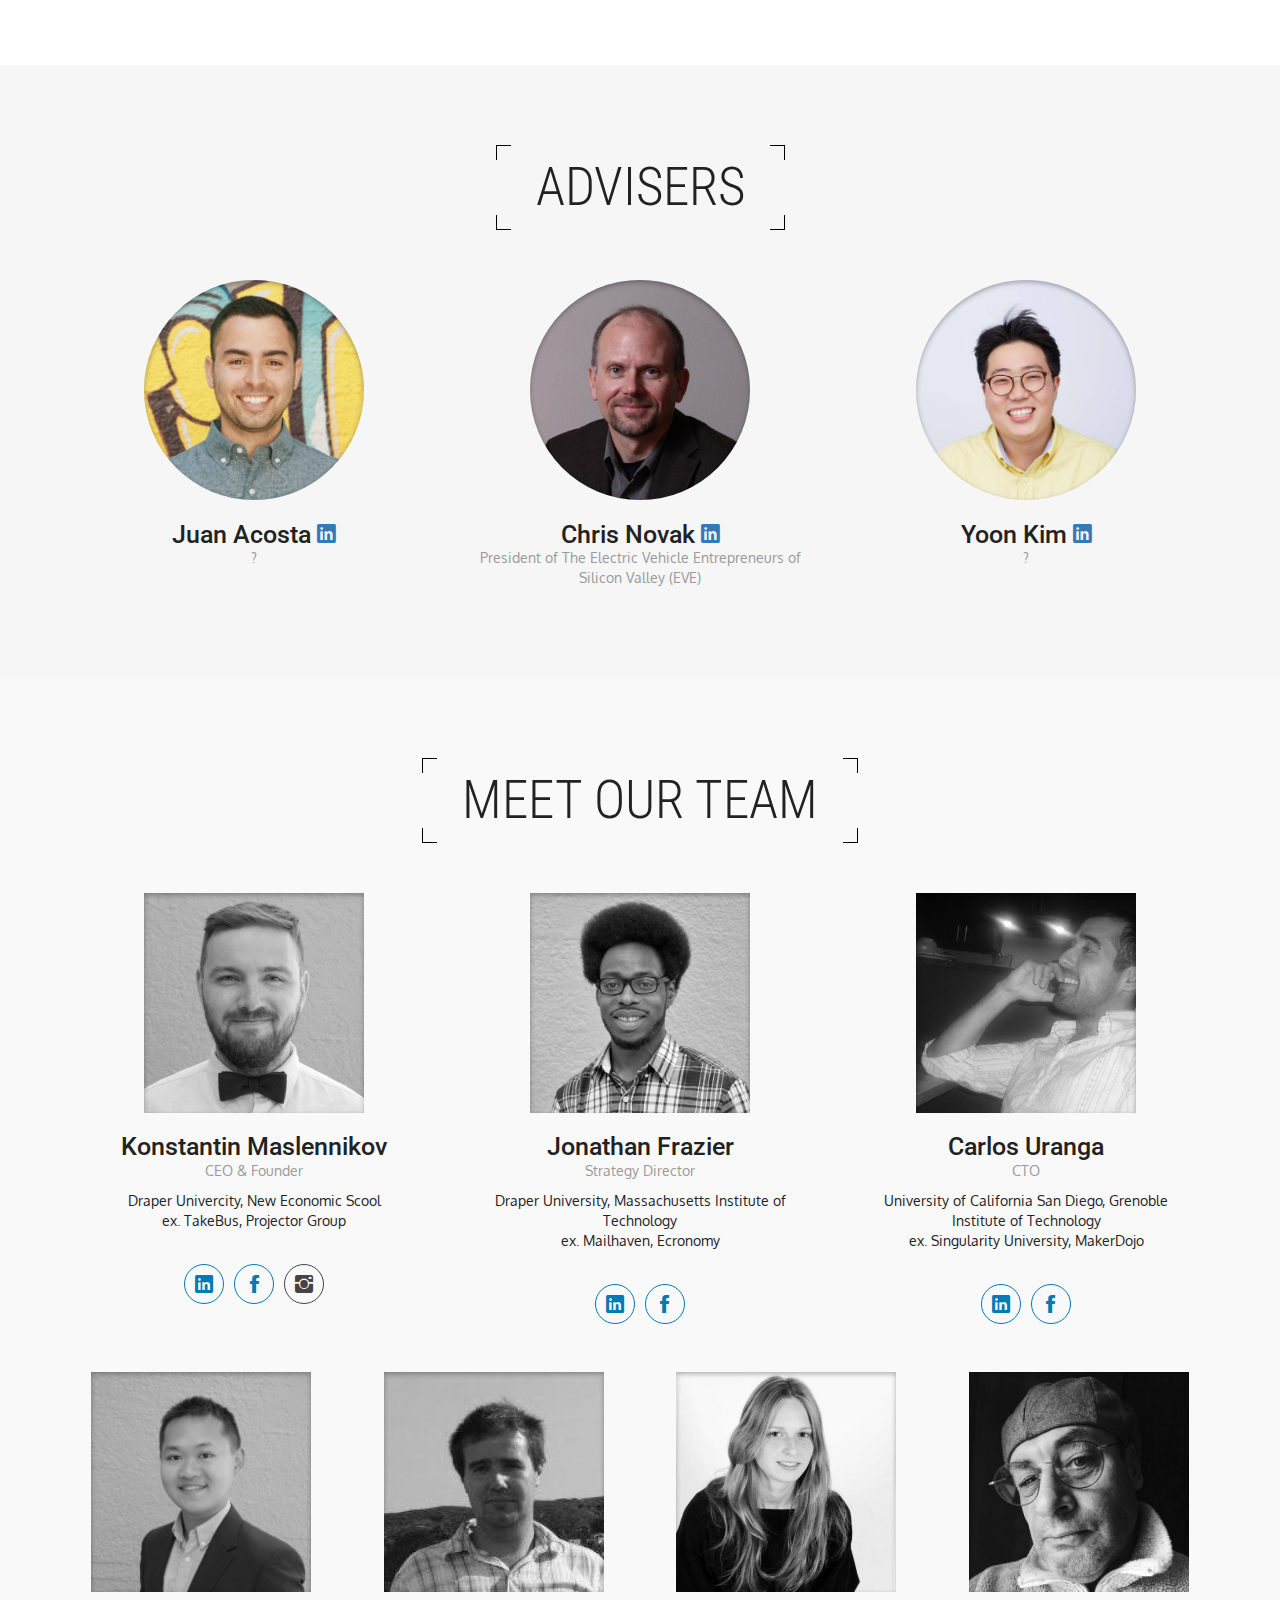
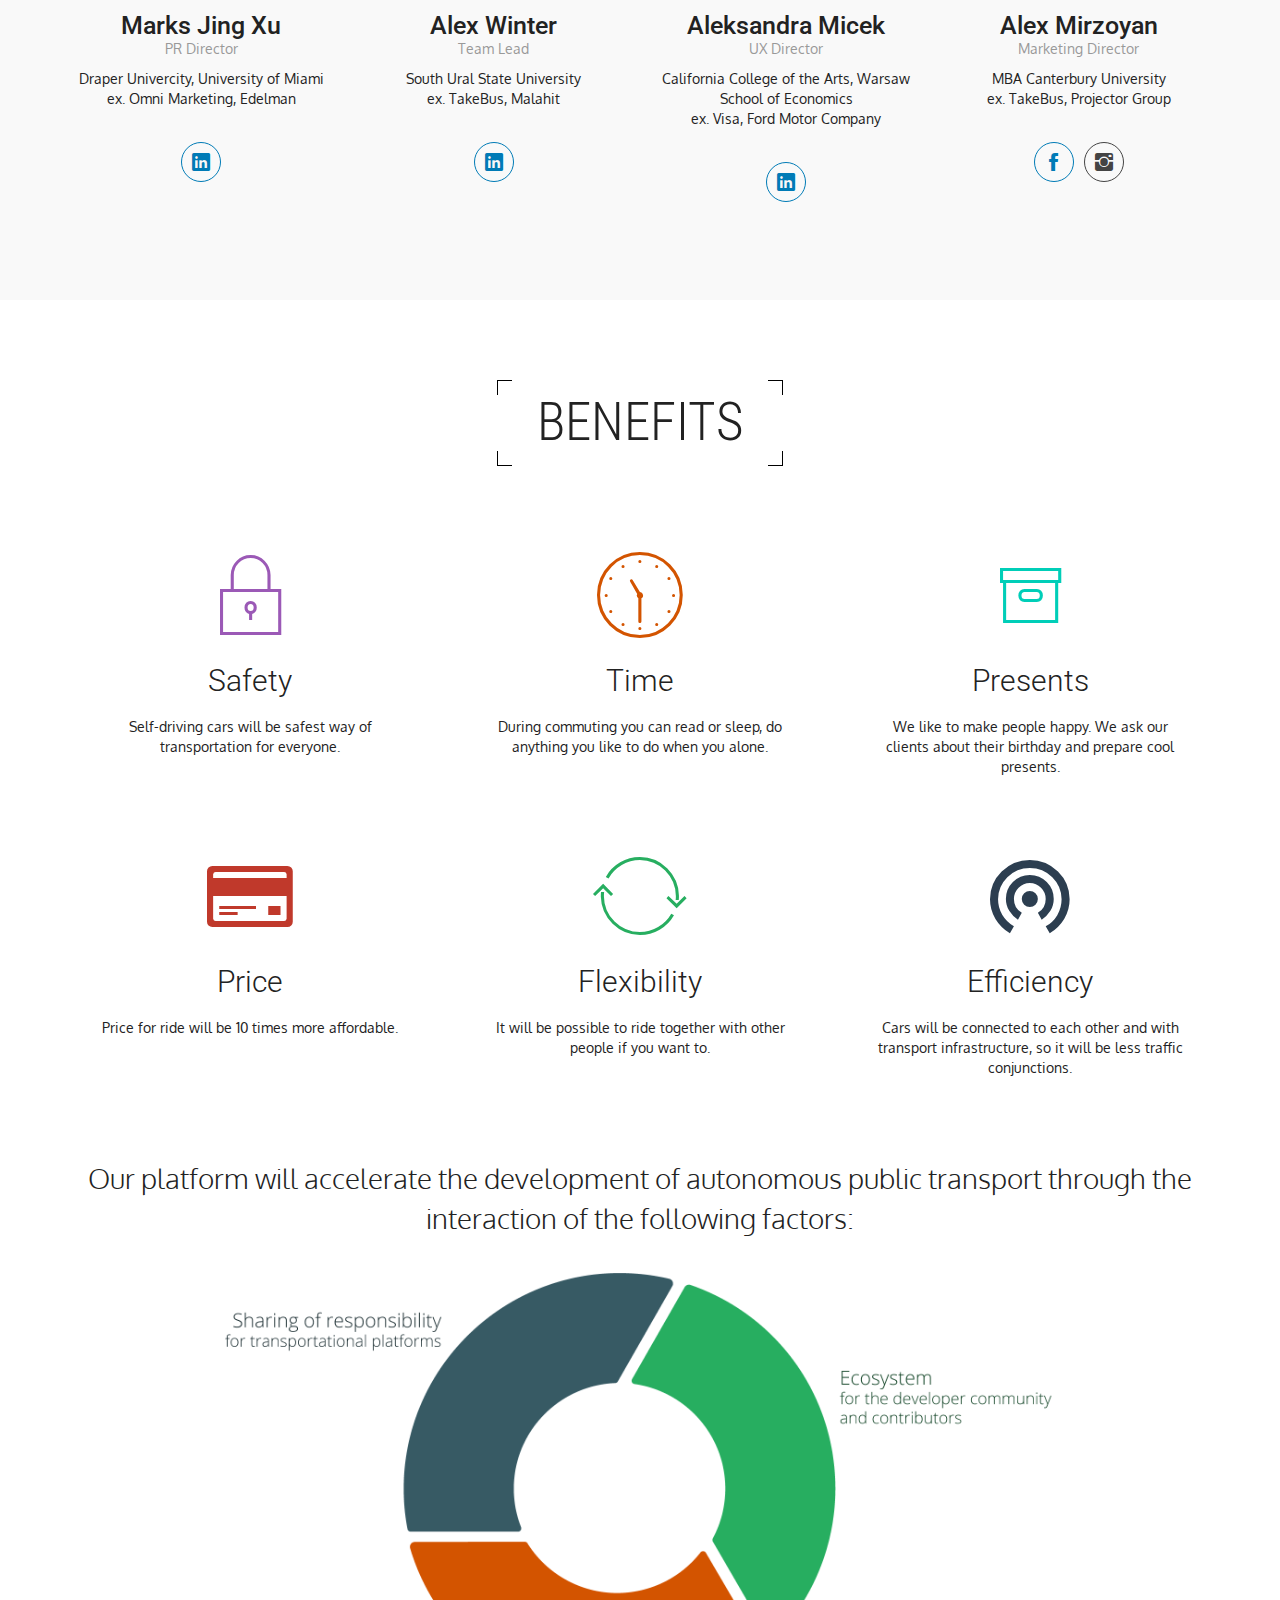
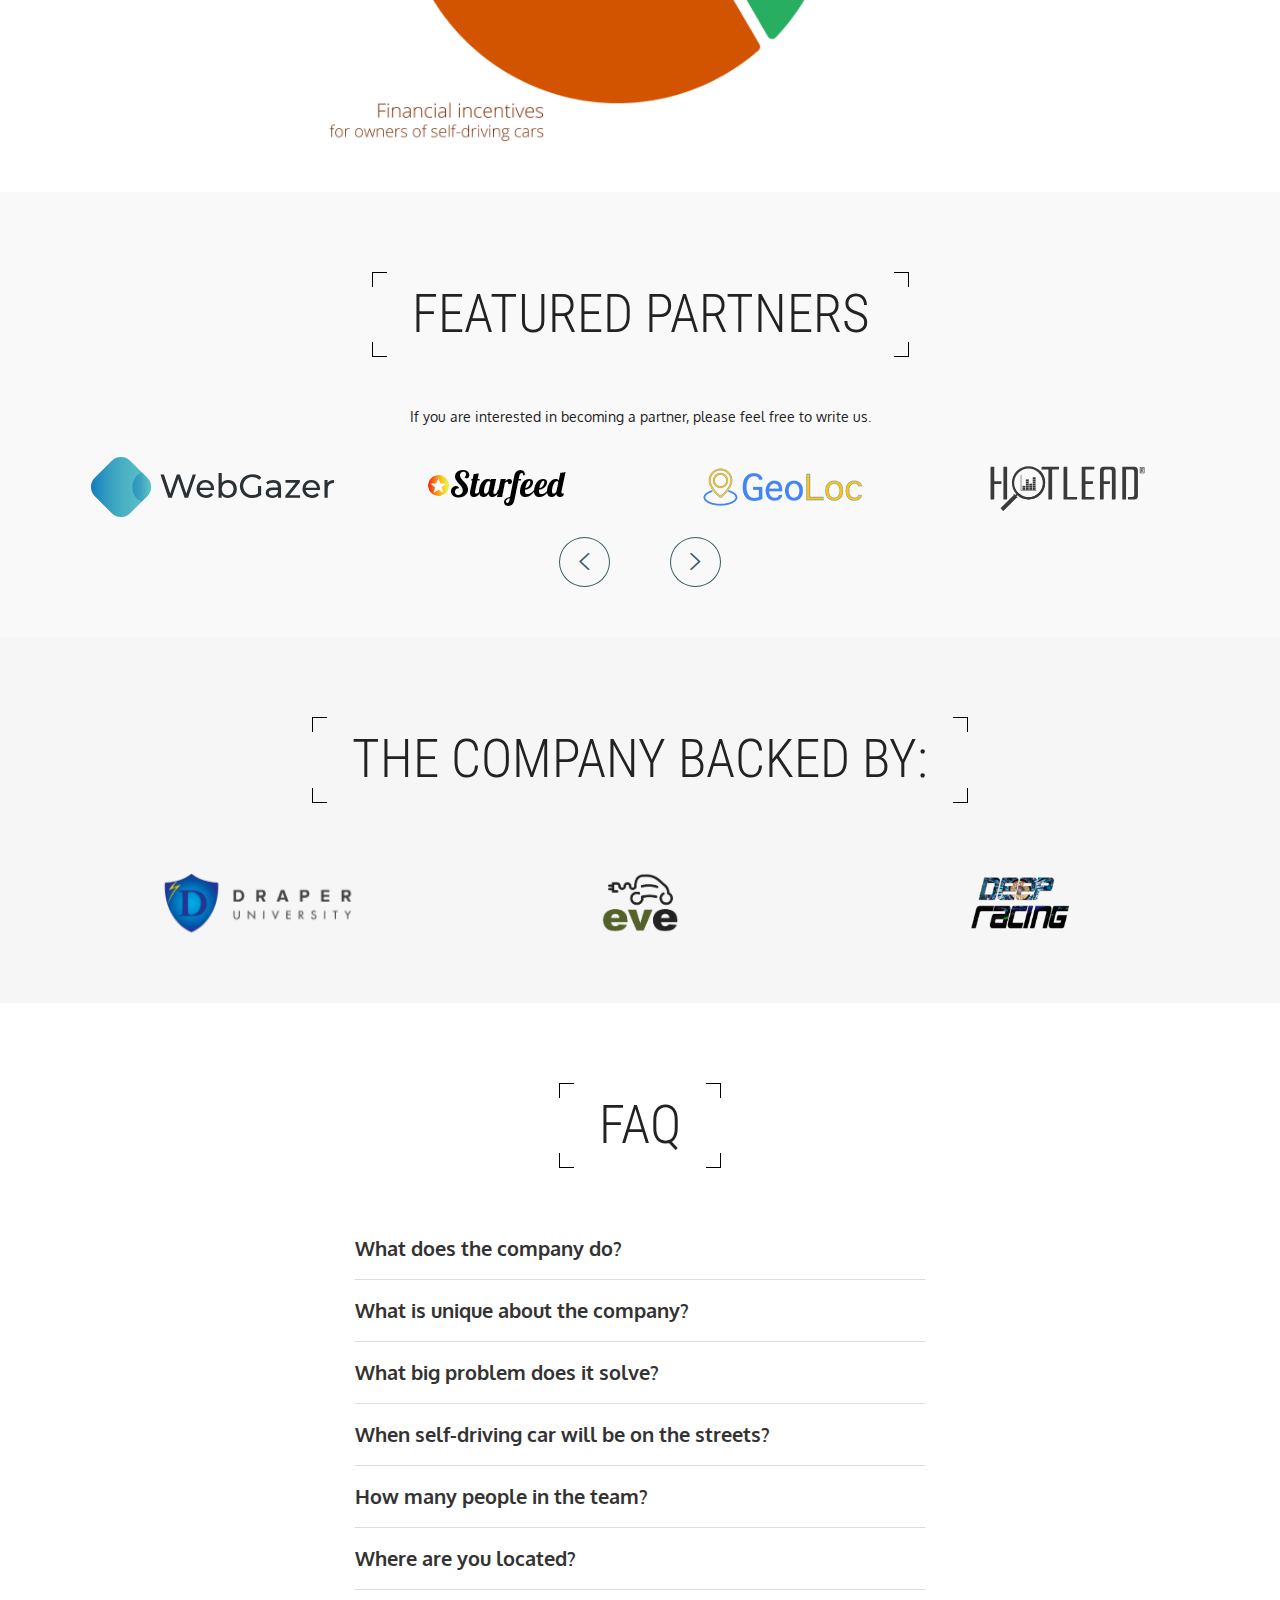
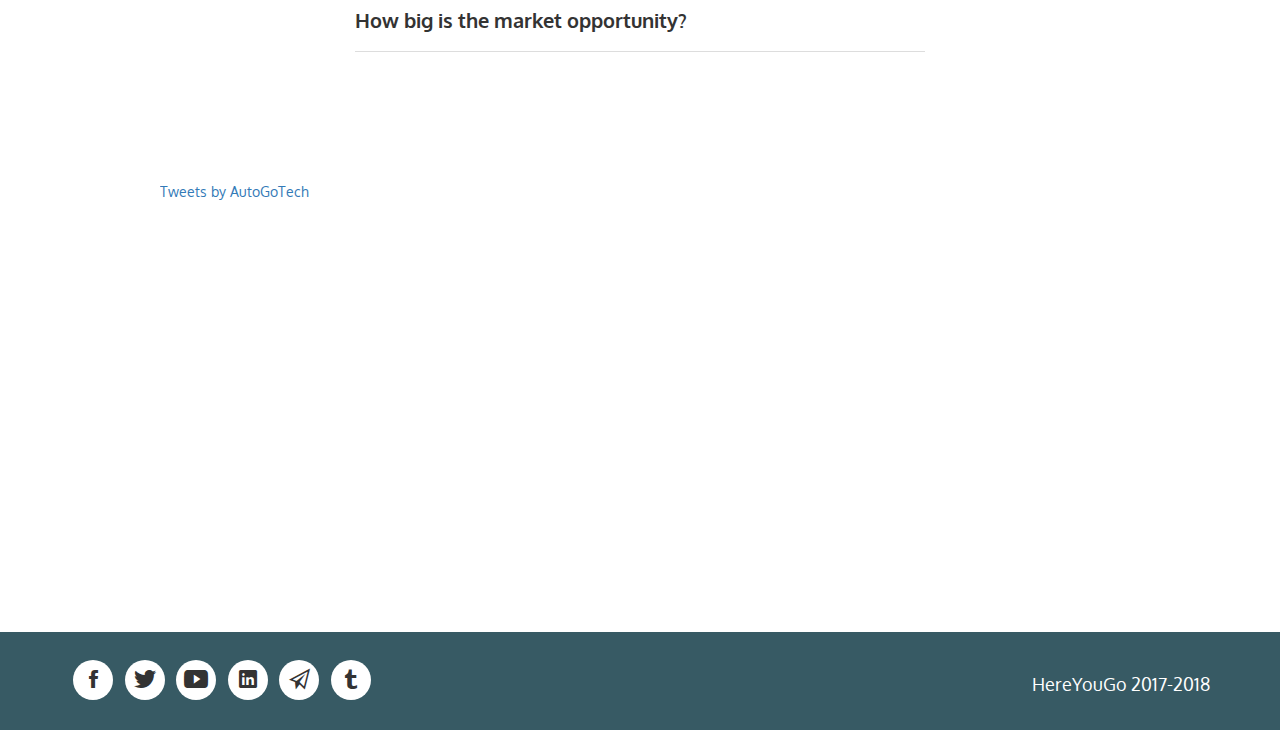
==== commit dc38ee3c: "HYG-3: блок backed-by" ====
--- a/index.html
+++ b/index.html
@@ -14,7 +14,7 @@
     <link rel="stylesheet" href="assets/css/owl.carousel.css">
     <link rel="stylesheet" href="assets/css/owl.theme.css">
     <!--    <link rel="stylesheet" href="assets/css/animate.css">-->
-    <link rel="stylesheet" href="assets/css/style.css?v=1.0.7">
+    <link rel="stylesheet" href="assets/css/style.css?v=1.0.8">
 
     <link rel="icon" type="image/png" href="/assets/img/favicon.png">
 
@@ -659,6 +659,33 @@
                 <div class="customNavigation">
                     <a class="btn prev gallery-nav wow animated bounceInLeft"><i class="ion-ios-arrow-left"></i></a>
                     <a class="btn next gallery-nav wow animated bounceInRight"><i class="ion-ios-arrow-right"></i></a>
+                </div>
+            </div>
+        </section>
+    </section>
+</section>
+
+<section id="backedBy" class="block">
+    <section class="container">
+        <section class="row">
+            <div class="title-box"><h1 class="block-title wow animated rollIn">
+                <span class="bb-top-left"></span>
+                <span class="bb-bottom-left"></span>
+                The company backed by:
+                <span class="bb-top-right"></span>
+                <span class="bb-bottom-right"></span>
+            </h1></div>
+        </section>
+        <section class="row">
+            <div class="col-xs-12">
+                <div id="backedByLinks" class="owl-carousel owl-theme">
+                    <a href="https://www.draperuniversity.com/" target="_blank" class="item"><img
+                            src="assets/img/backed-by/drapper-university.png" class="wow animated zoomIn"></a>
+                    <a href="http://www.evesv.com" target="_blank" class="item"><img
+                            src="assets/img/backed-by/eve.png" class="wow animated zoomIn"></a>
+                    <a href="http://deepracing.com/" target="_blank" class="item"><img
+                            src="assets/img/backed-by/deep-racing.png" class="wow animated zoomIn"></a>
+
                 </div>
             </div>
         </section>
@@ -958,7 +985,7 @@
 <script src="assets/js/bootstrap.min.js"></script>
 <script src="assets/js/wow.min.js"></script>
 <script src="assets/js/owl.carousel.js"></script>
-<script src="assets/js/script.js?v=1.0.5"></script>
+<script src="assets/js/script.js?v=1.0.8"></script>
 
 </body>
 </html>
--- a/assets/css/style.css
+++ b/assets/css/style.css
@@ -845,6 +845,10 @@
     background: #f6f6f6;
 }
 
+#backedBy {
+    background: #f6f6f6;
+}
+
 #partners {
     background: #f9f9f9;
 }
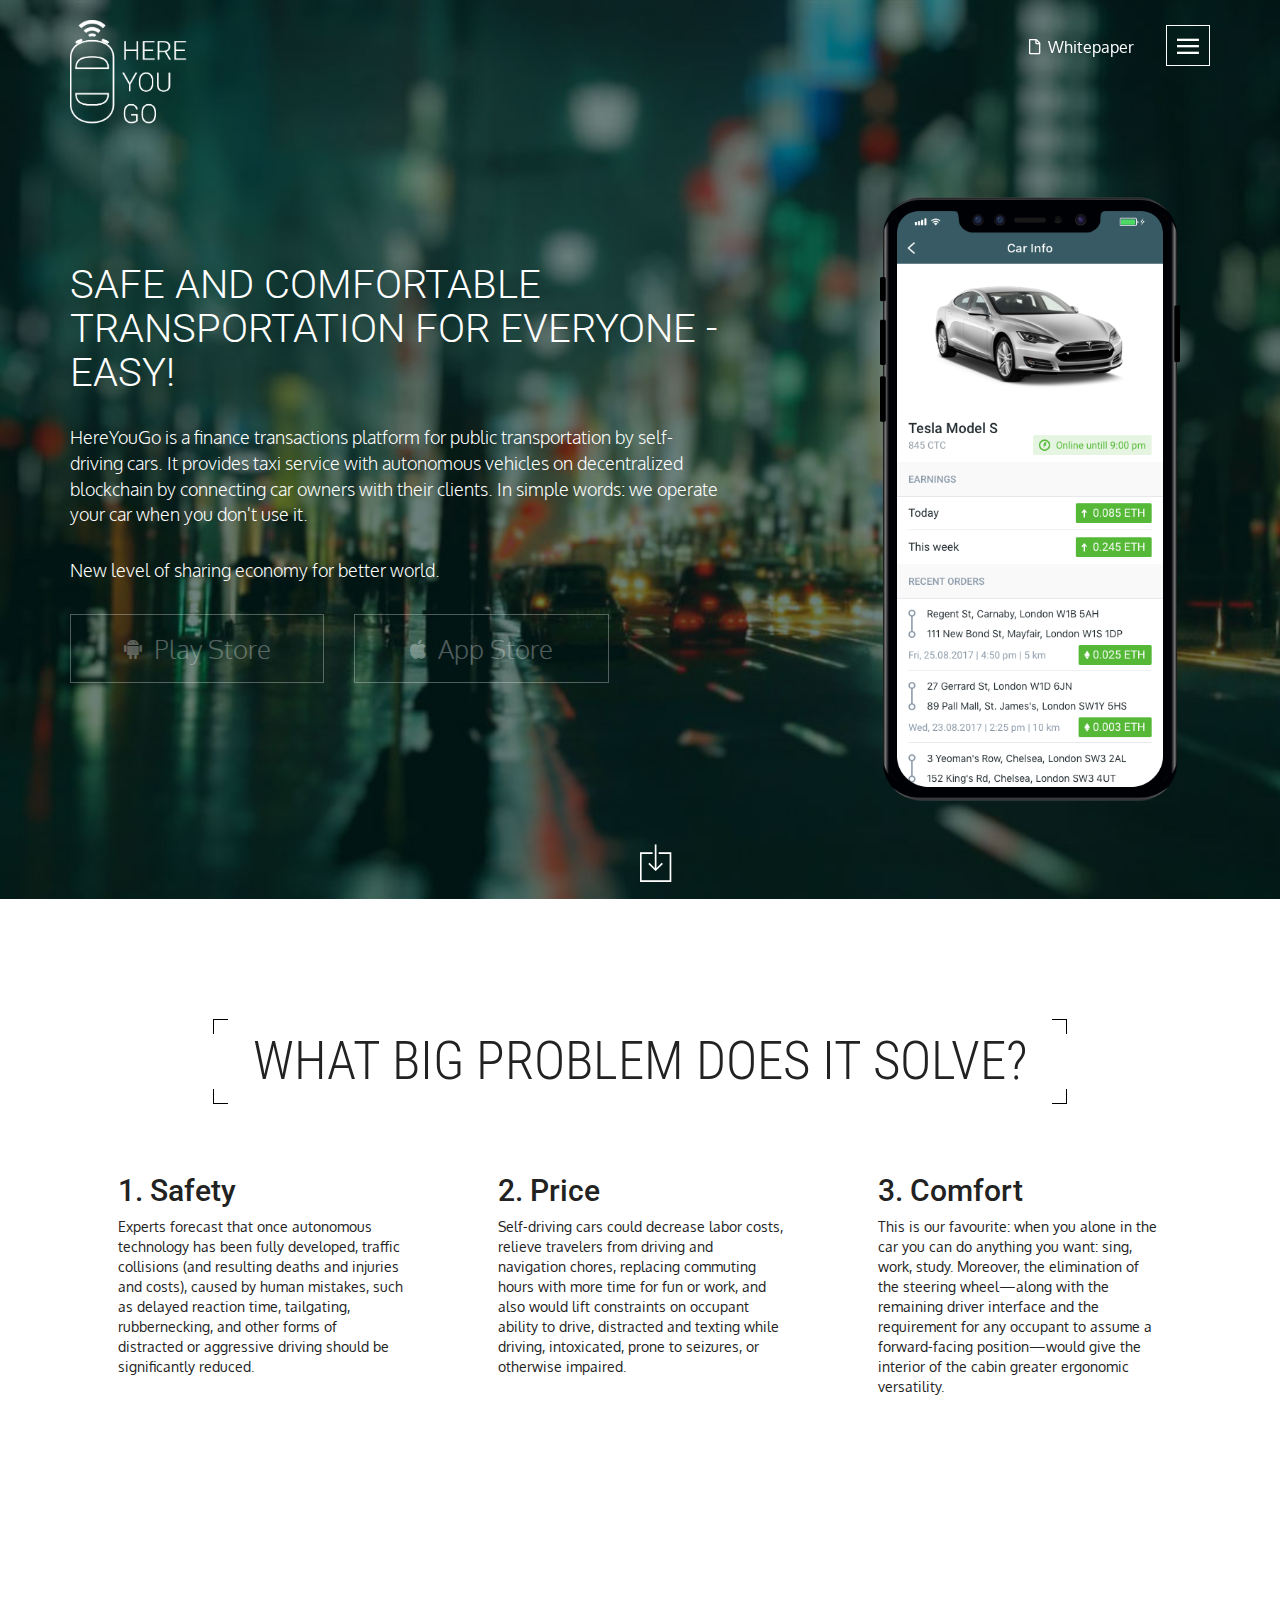
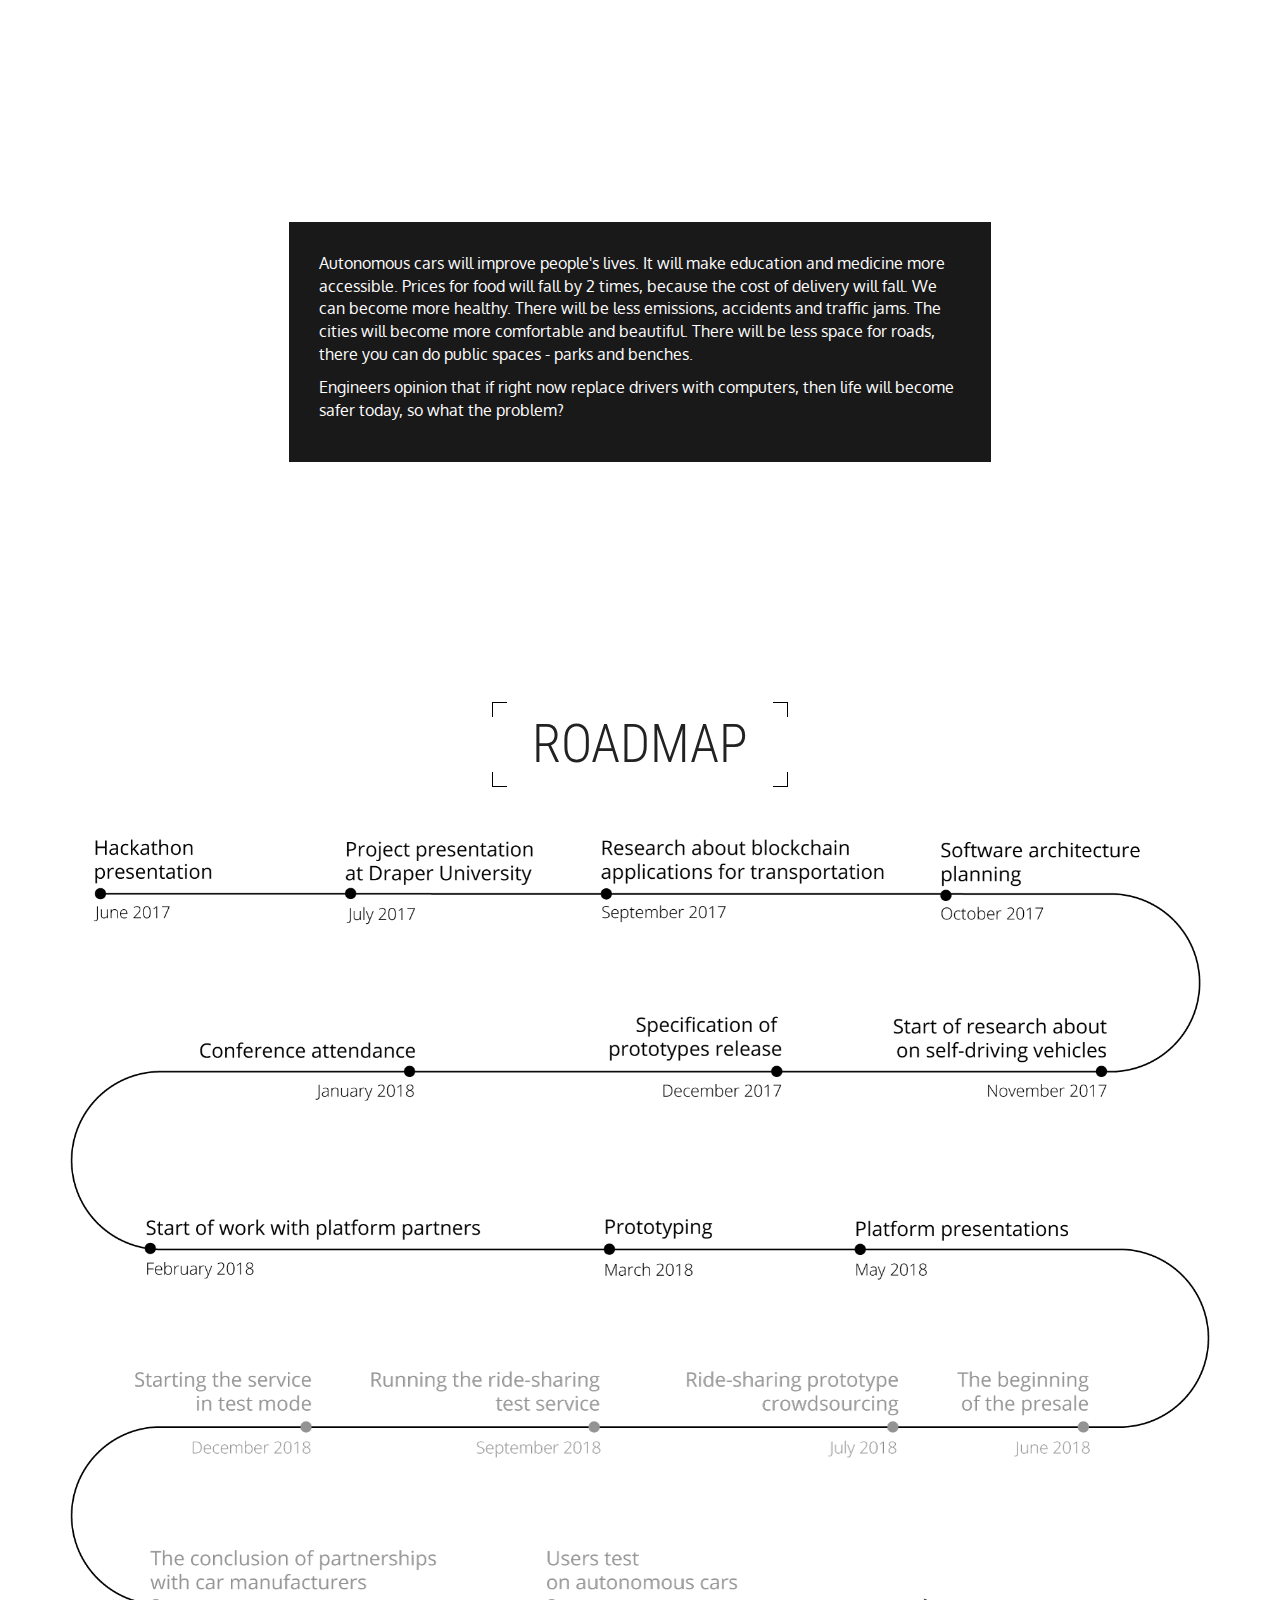
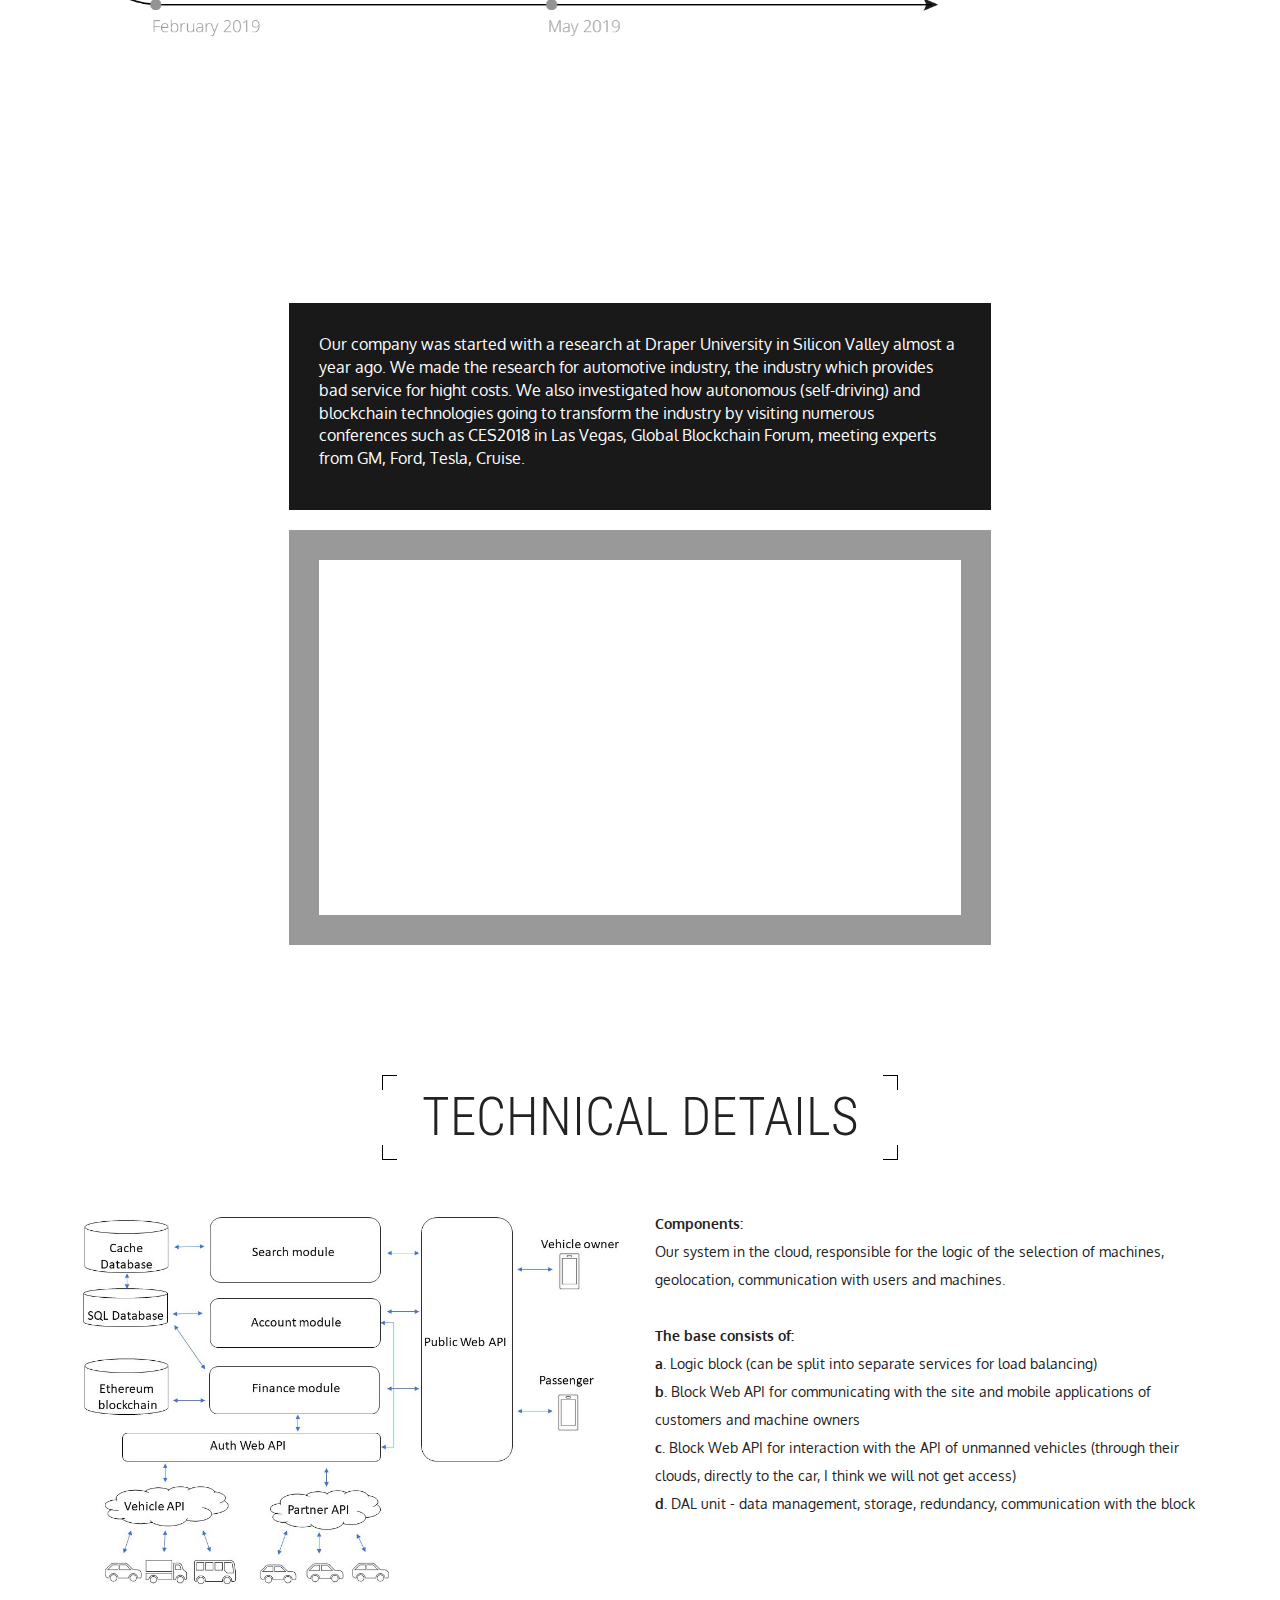
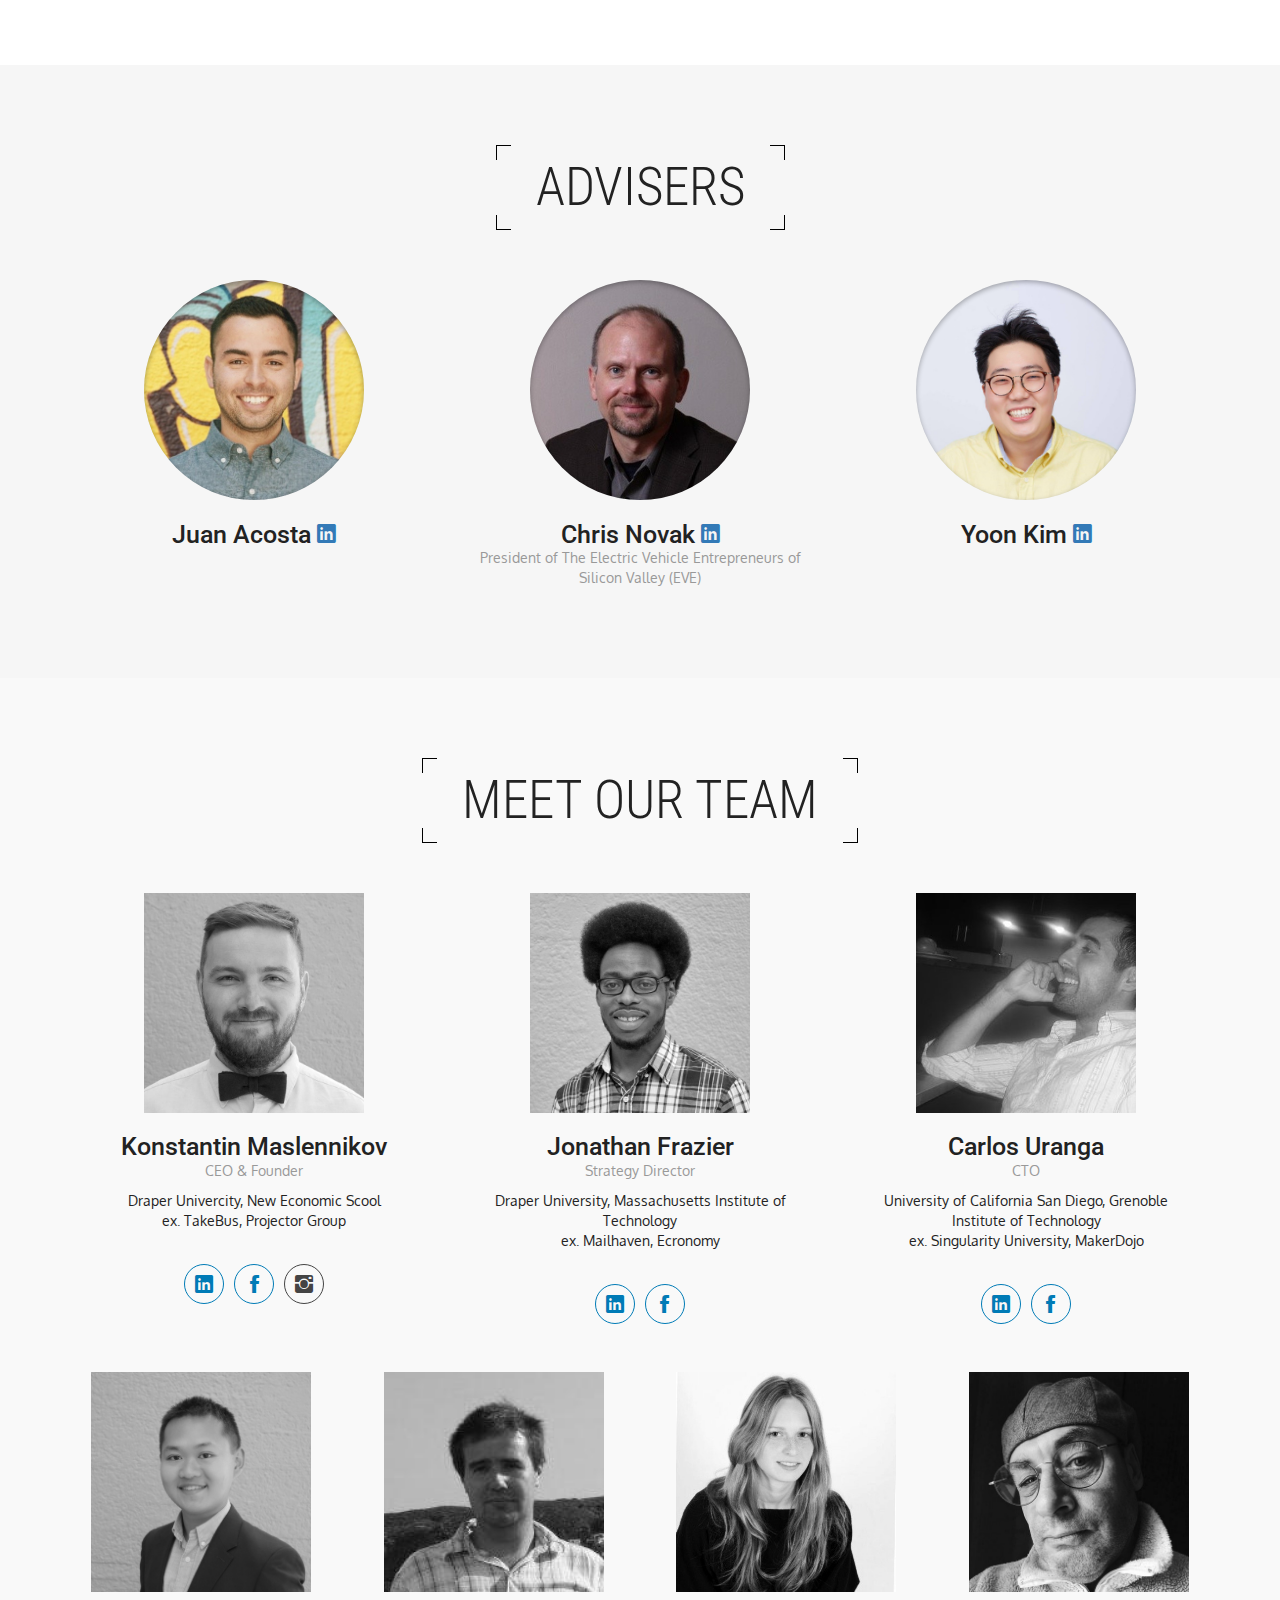
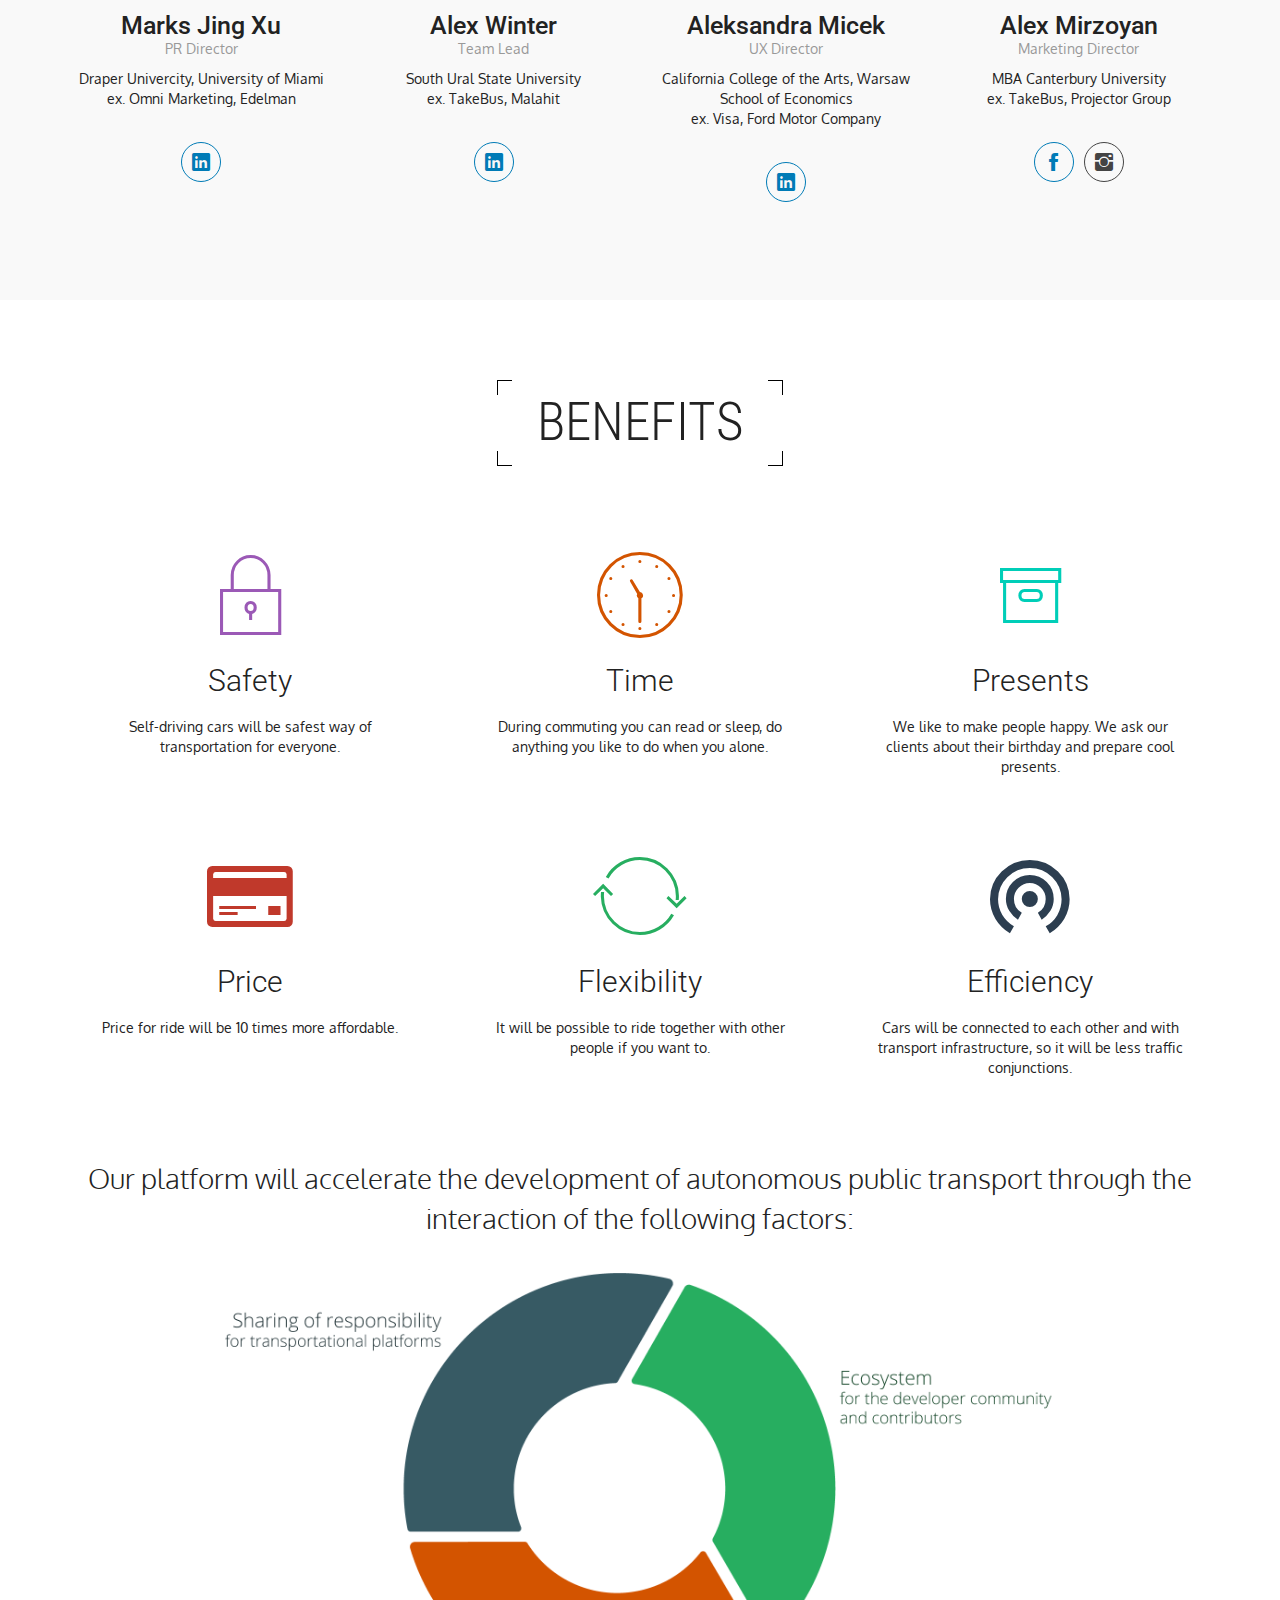
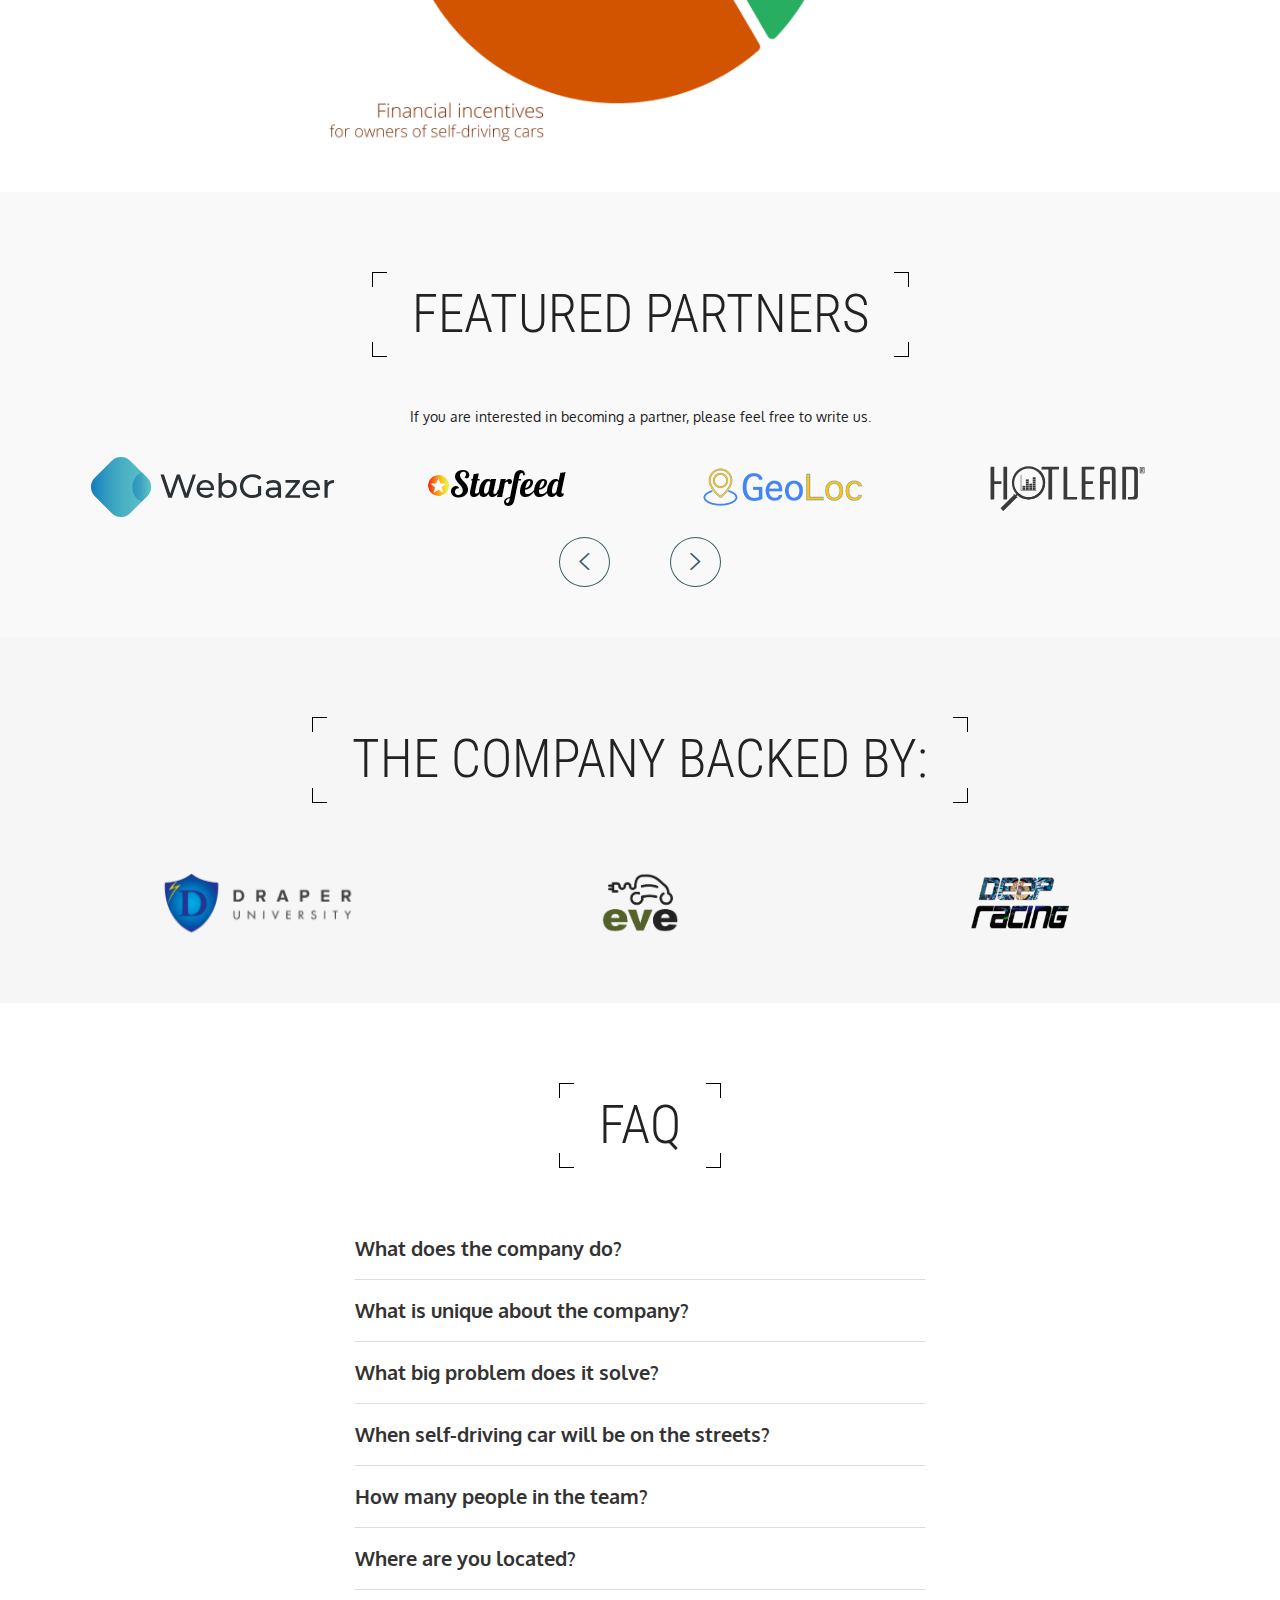
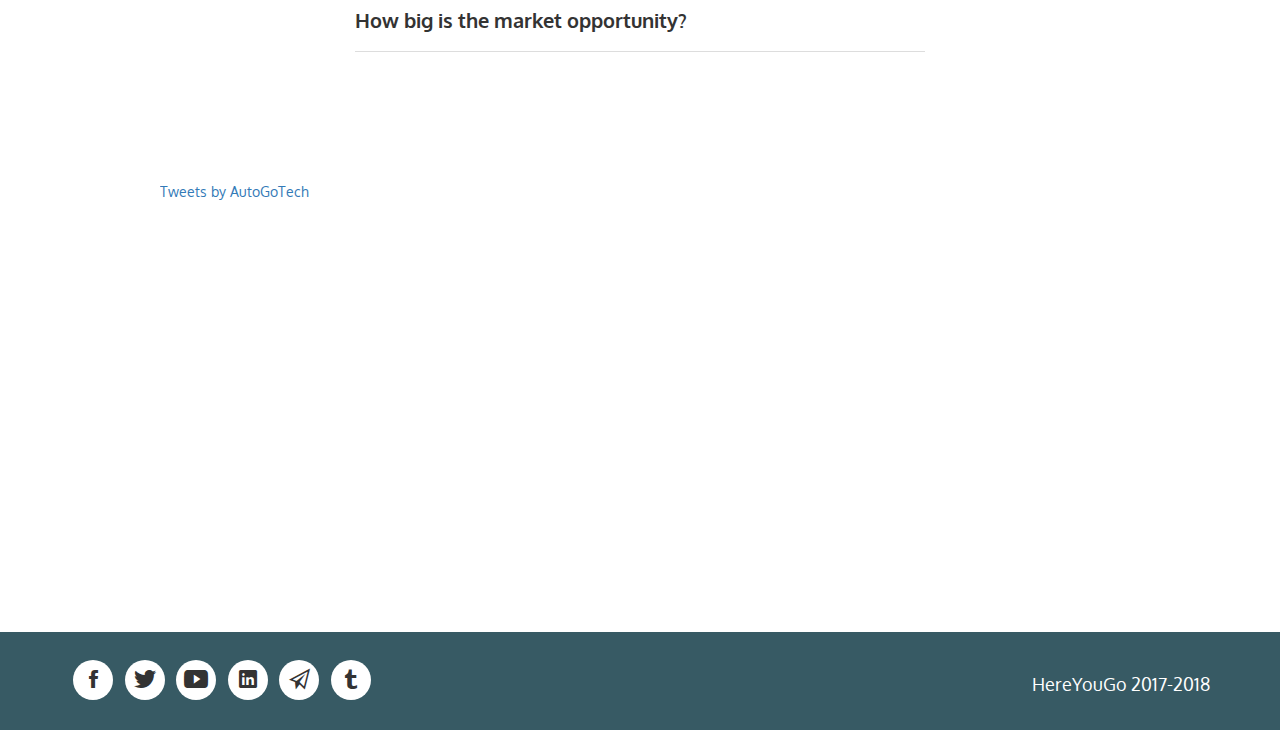
==== commit 94fa8974: "remove ?" ====
--- a/index.html
+++ b/index.html
@@ -340,7 +340,7 @@
                     </a>
 
                 </h2>
-                <p class="wow animated fadeIn team-position" data-wow-delay=="0.7s">?</p>
+                <p class="wow animated fadeIn team-position" data-wow-delay=="0.7s"></p>
             </div>
 
             <div class="team-member team-member--adviser wow animated fadeIn" data-wow-delay=="0.3s">
@@ -362,7 +362,7 @@
                         <i class="ion-social-linkedin"></i>
                     </a>
                 </h2>
-                <p class="wow animated fadeIn team-position" data-wow-delay=="0.7s">?</p>
+                <p class="wow animated fadeIn team-position" data-wow-delay=="0.7s"></p>
             </div>
         </section>
     </section>
--- a/assets/css/style.css
+++ b/assets/css/style.css
@@ -802,11 +802,11 @@
     margin: 0 auto;
     background-size: cover;
     background-position: center;
-    box-shadow: inset 0px 2px 5px 0px rgba(0, 0, 0, 0.3);
 }
 
 .team-member--adviser .team-pic {
     border-radius: 50%;
+    box-shadow: inset 0 2px 5px 0 rgba(0, 0, 0, 0.3);
 }
 
 .problems-container {
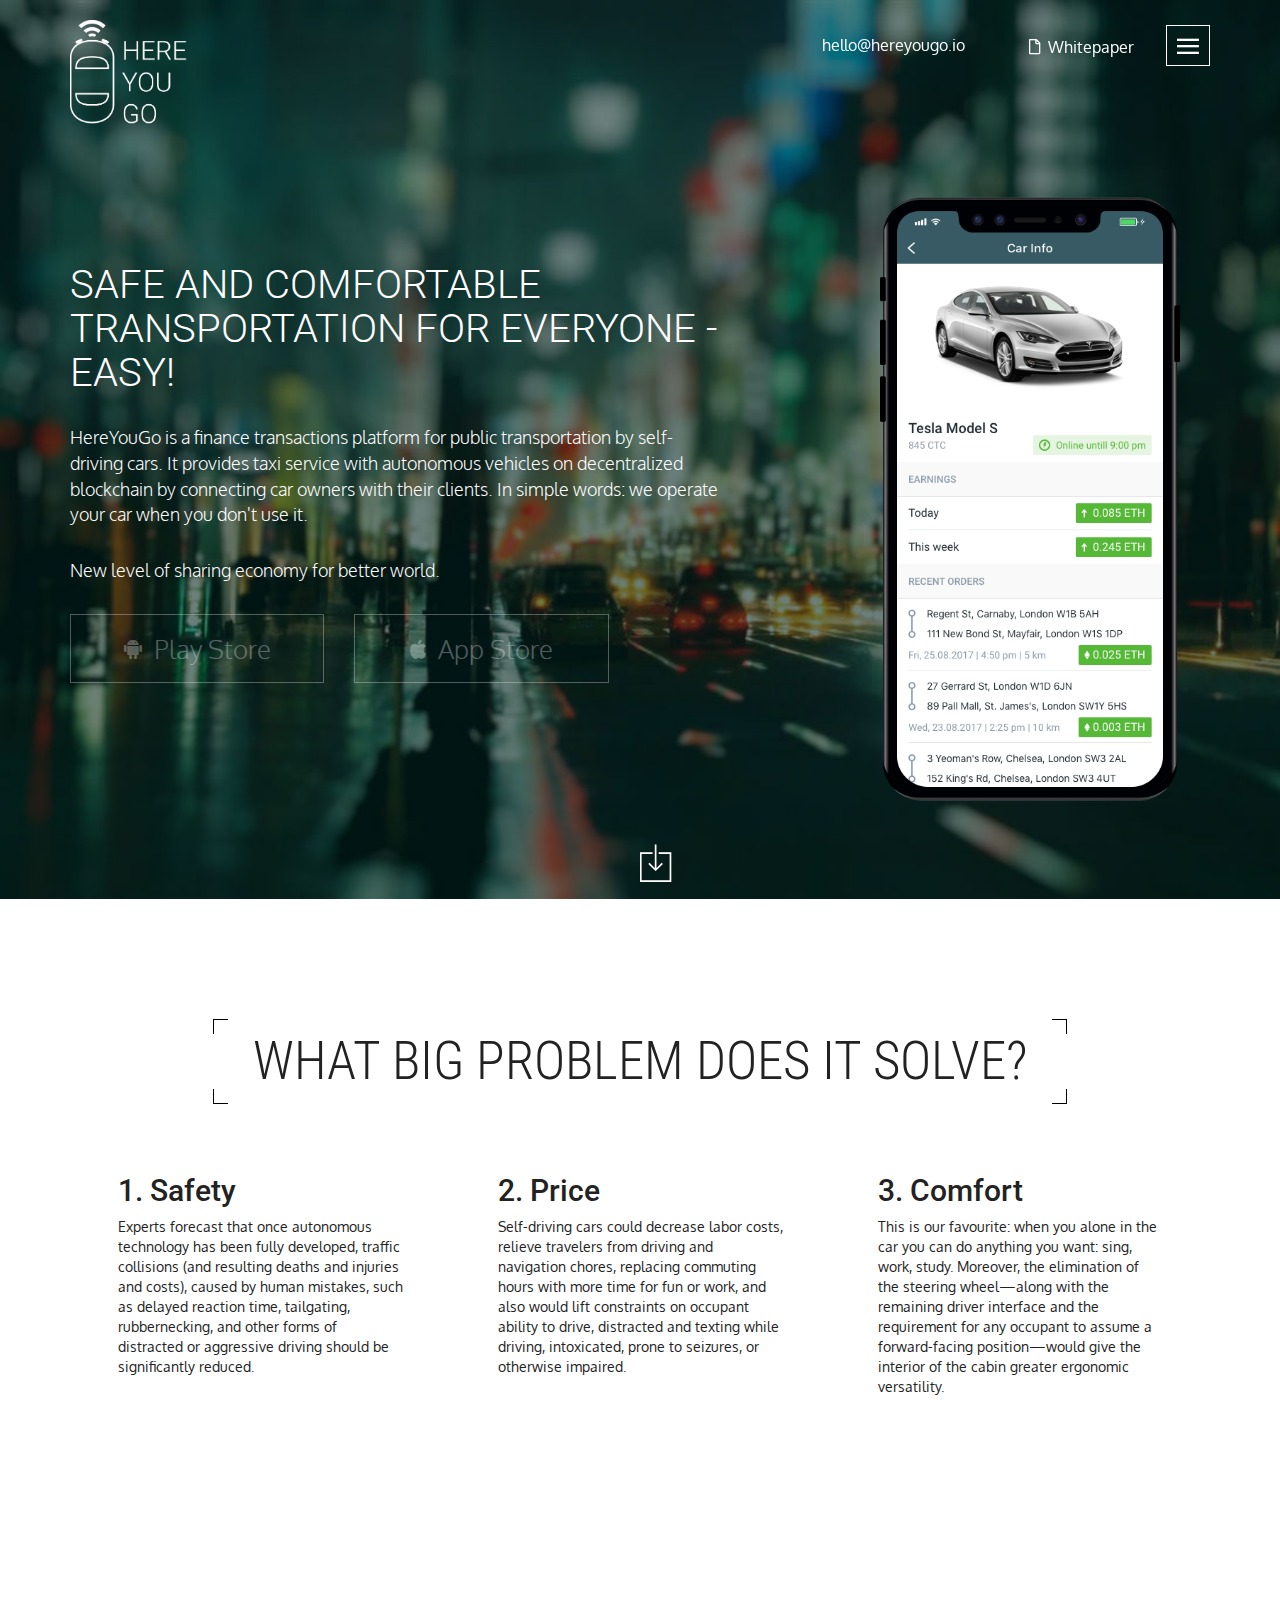
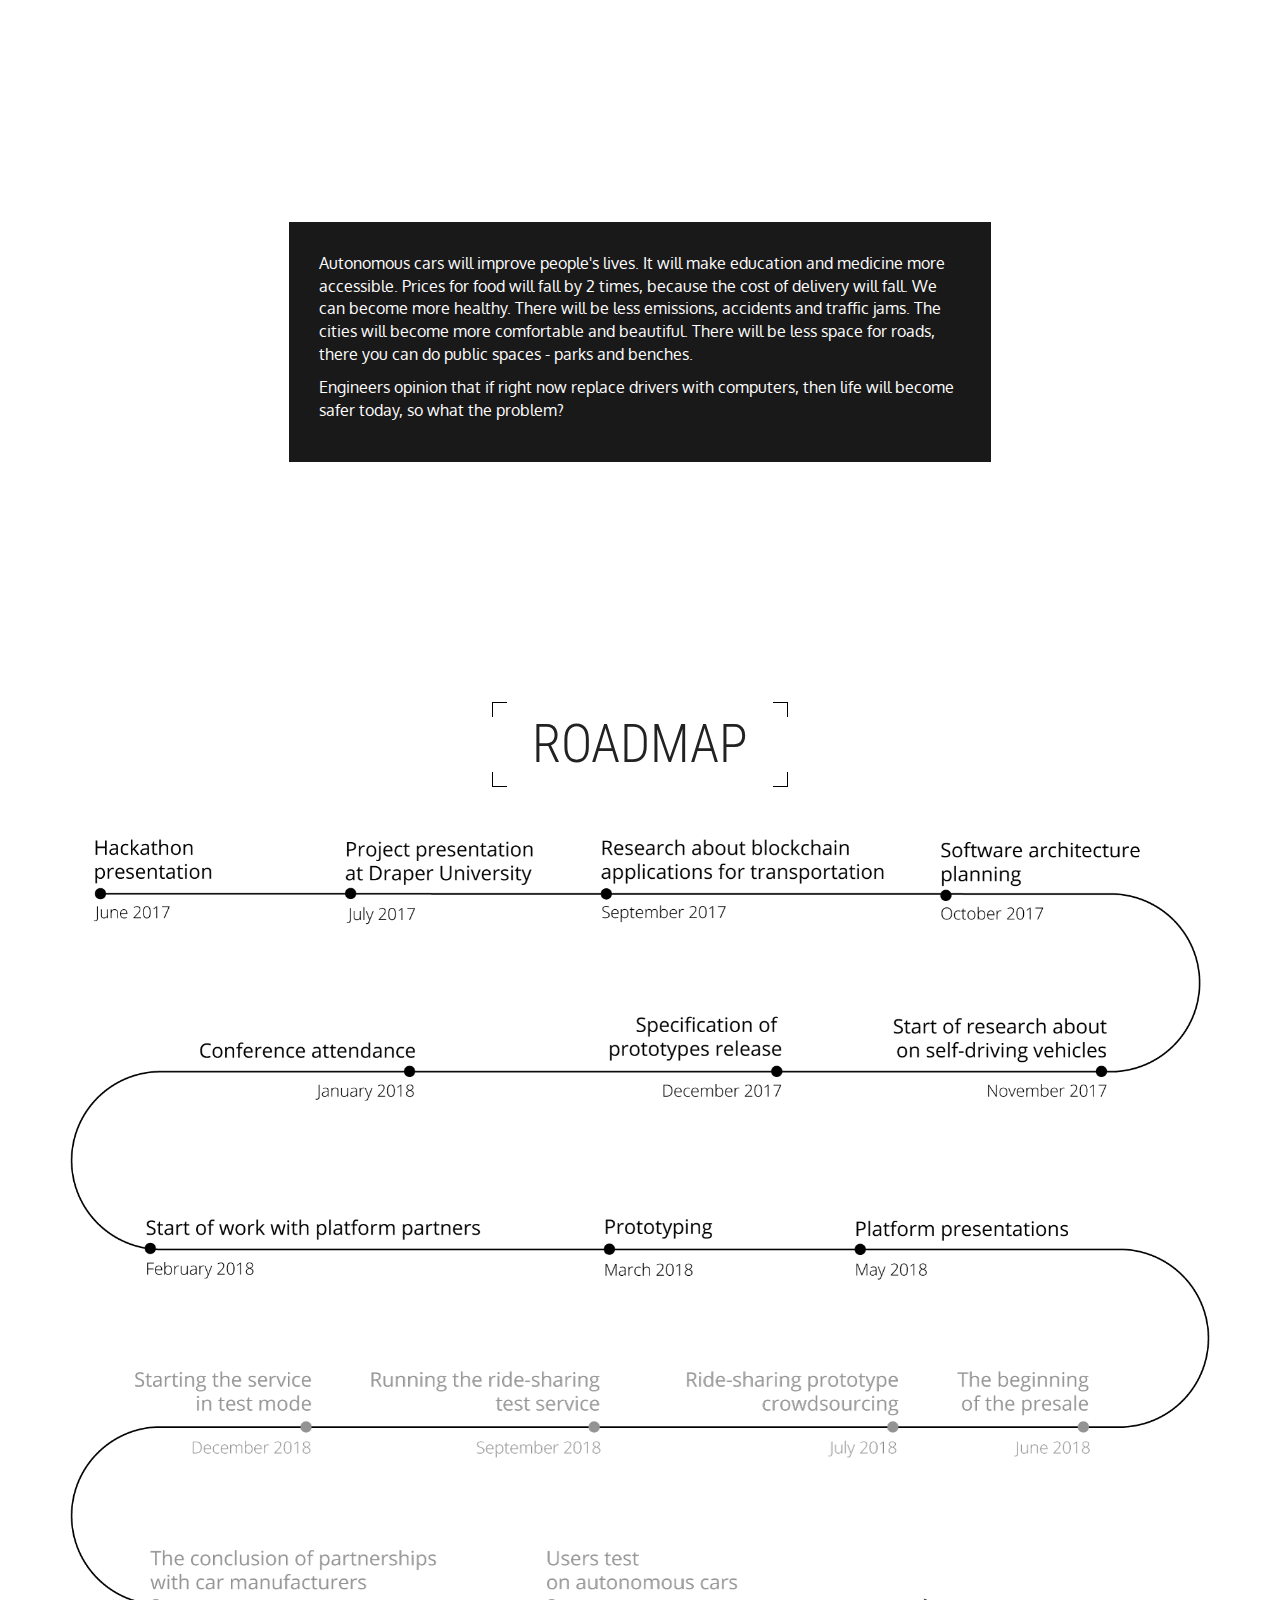
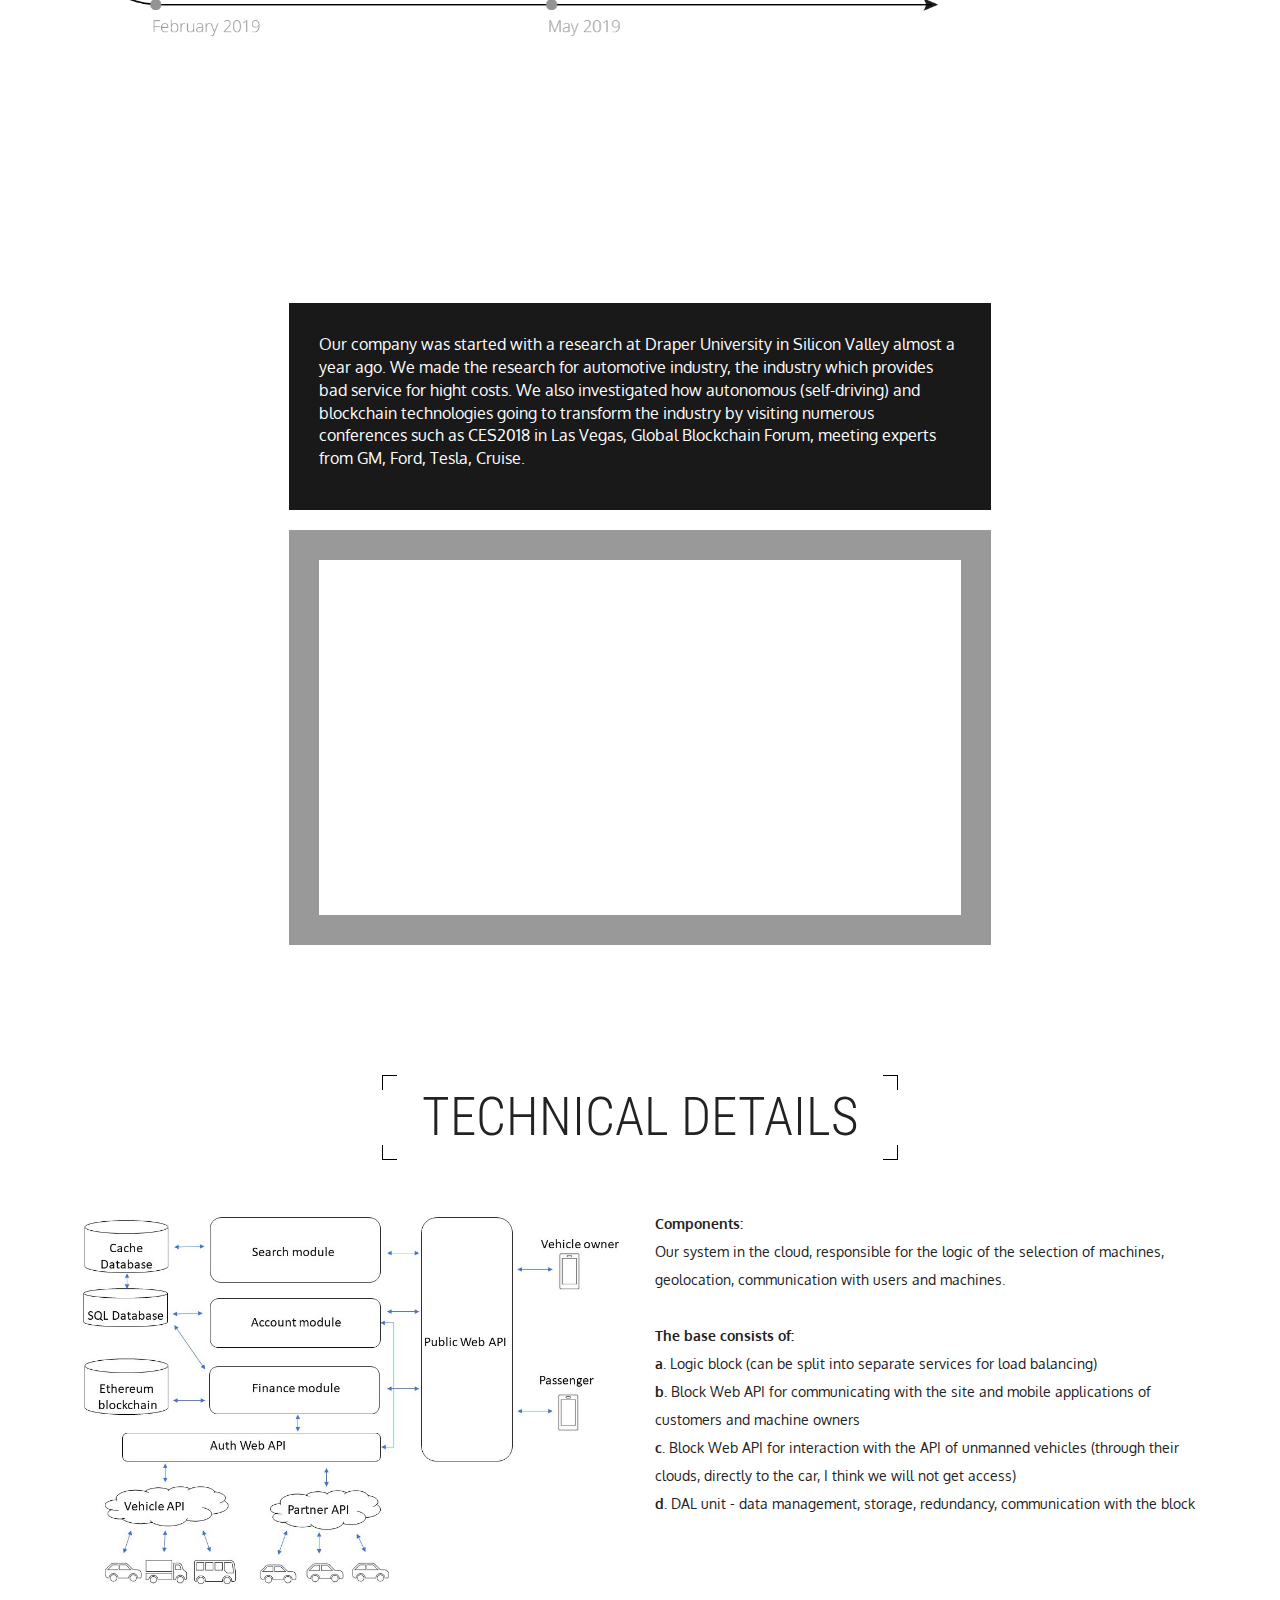
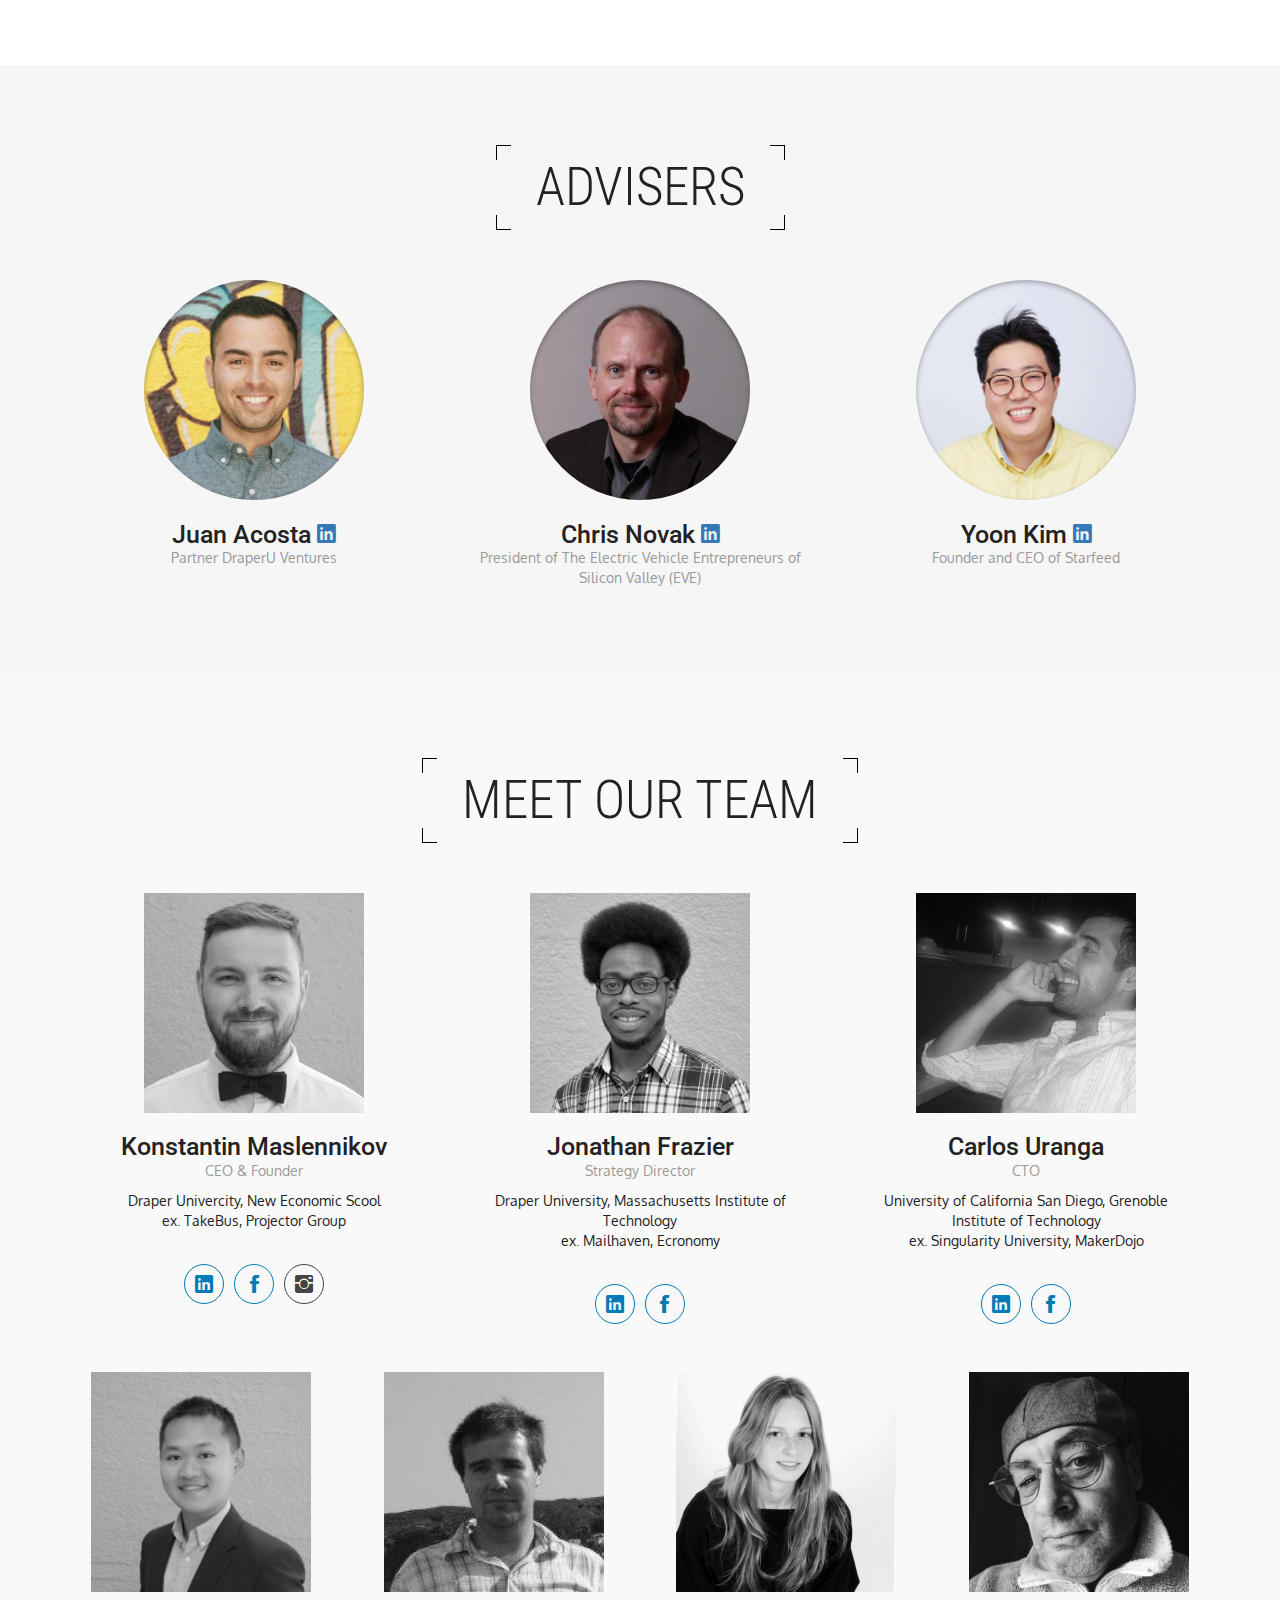
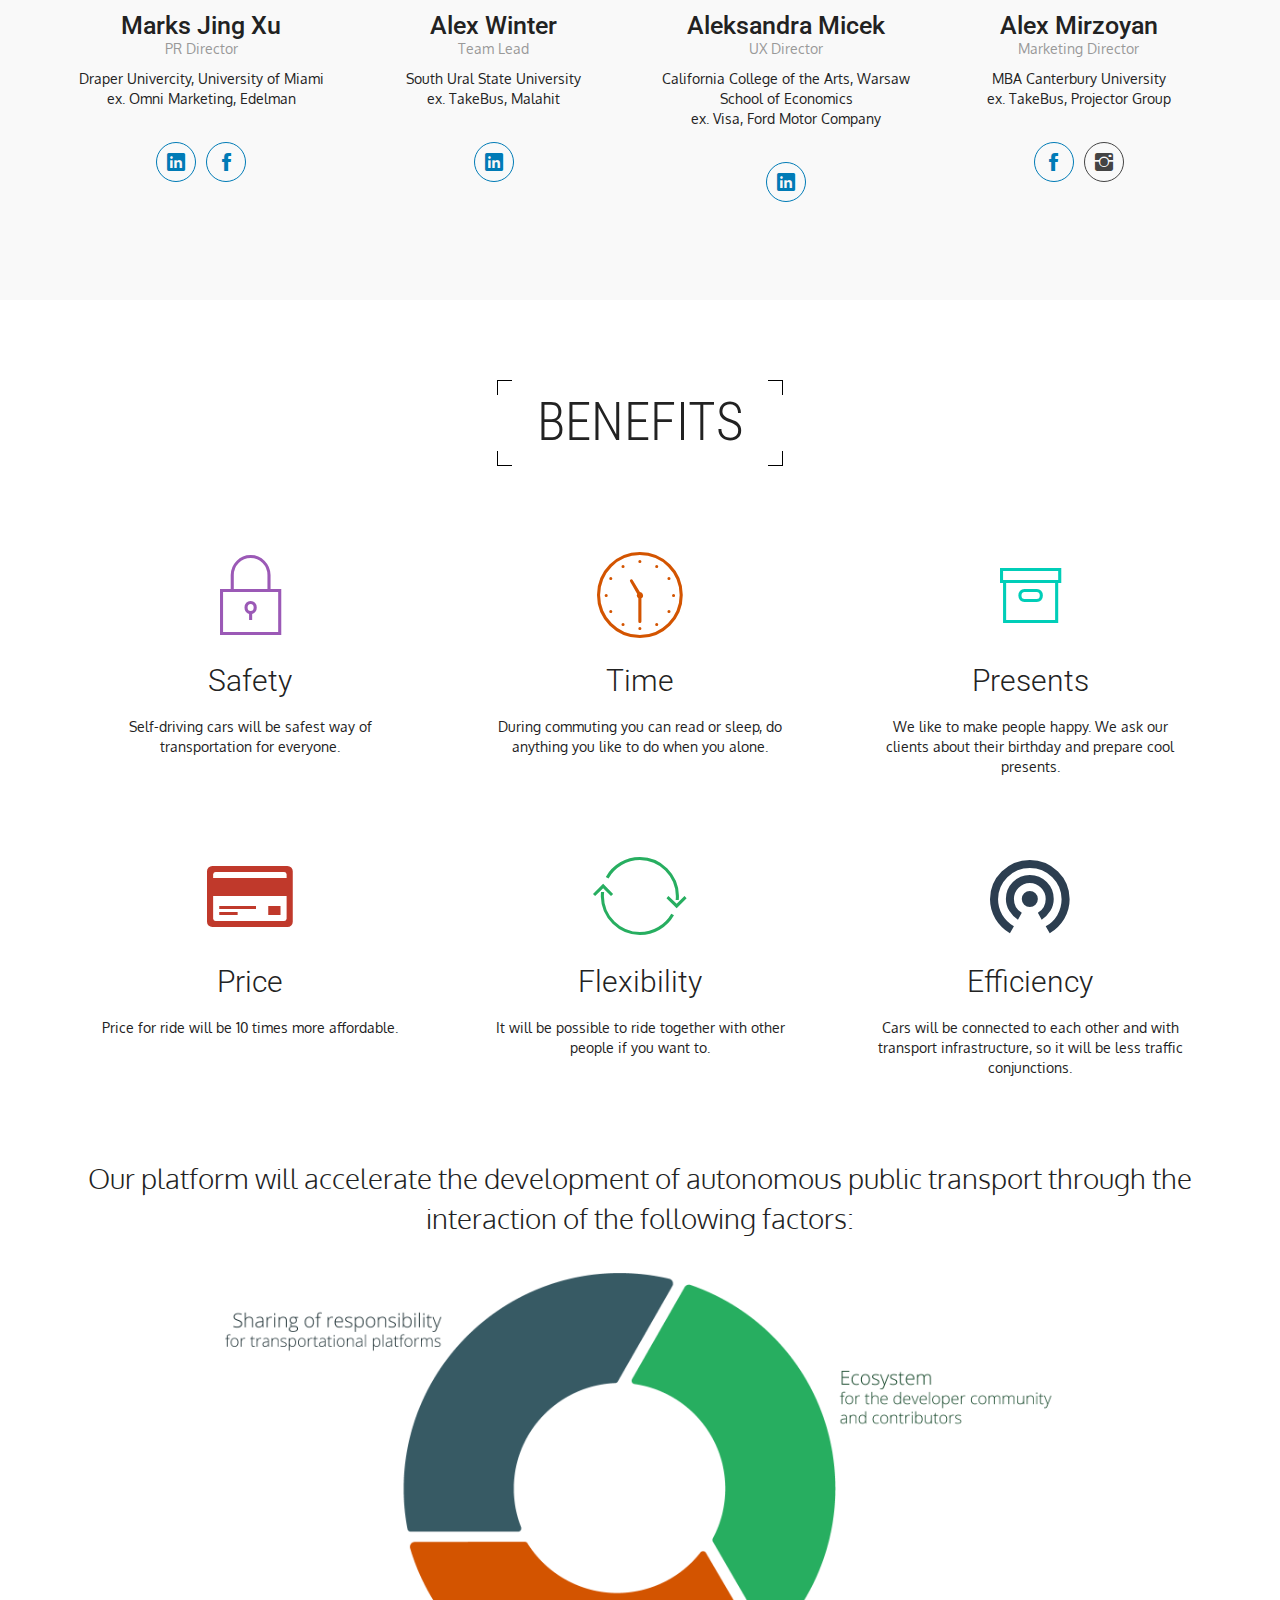
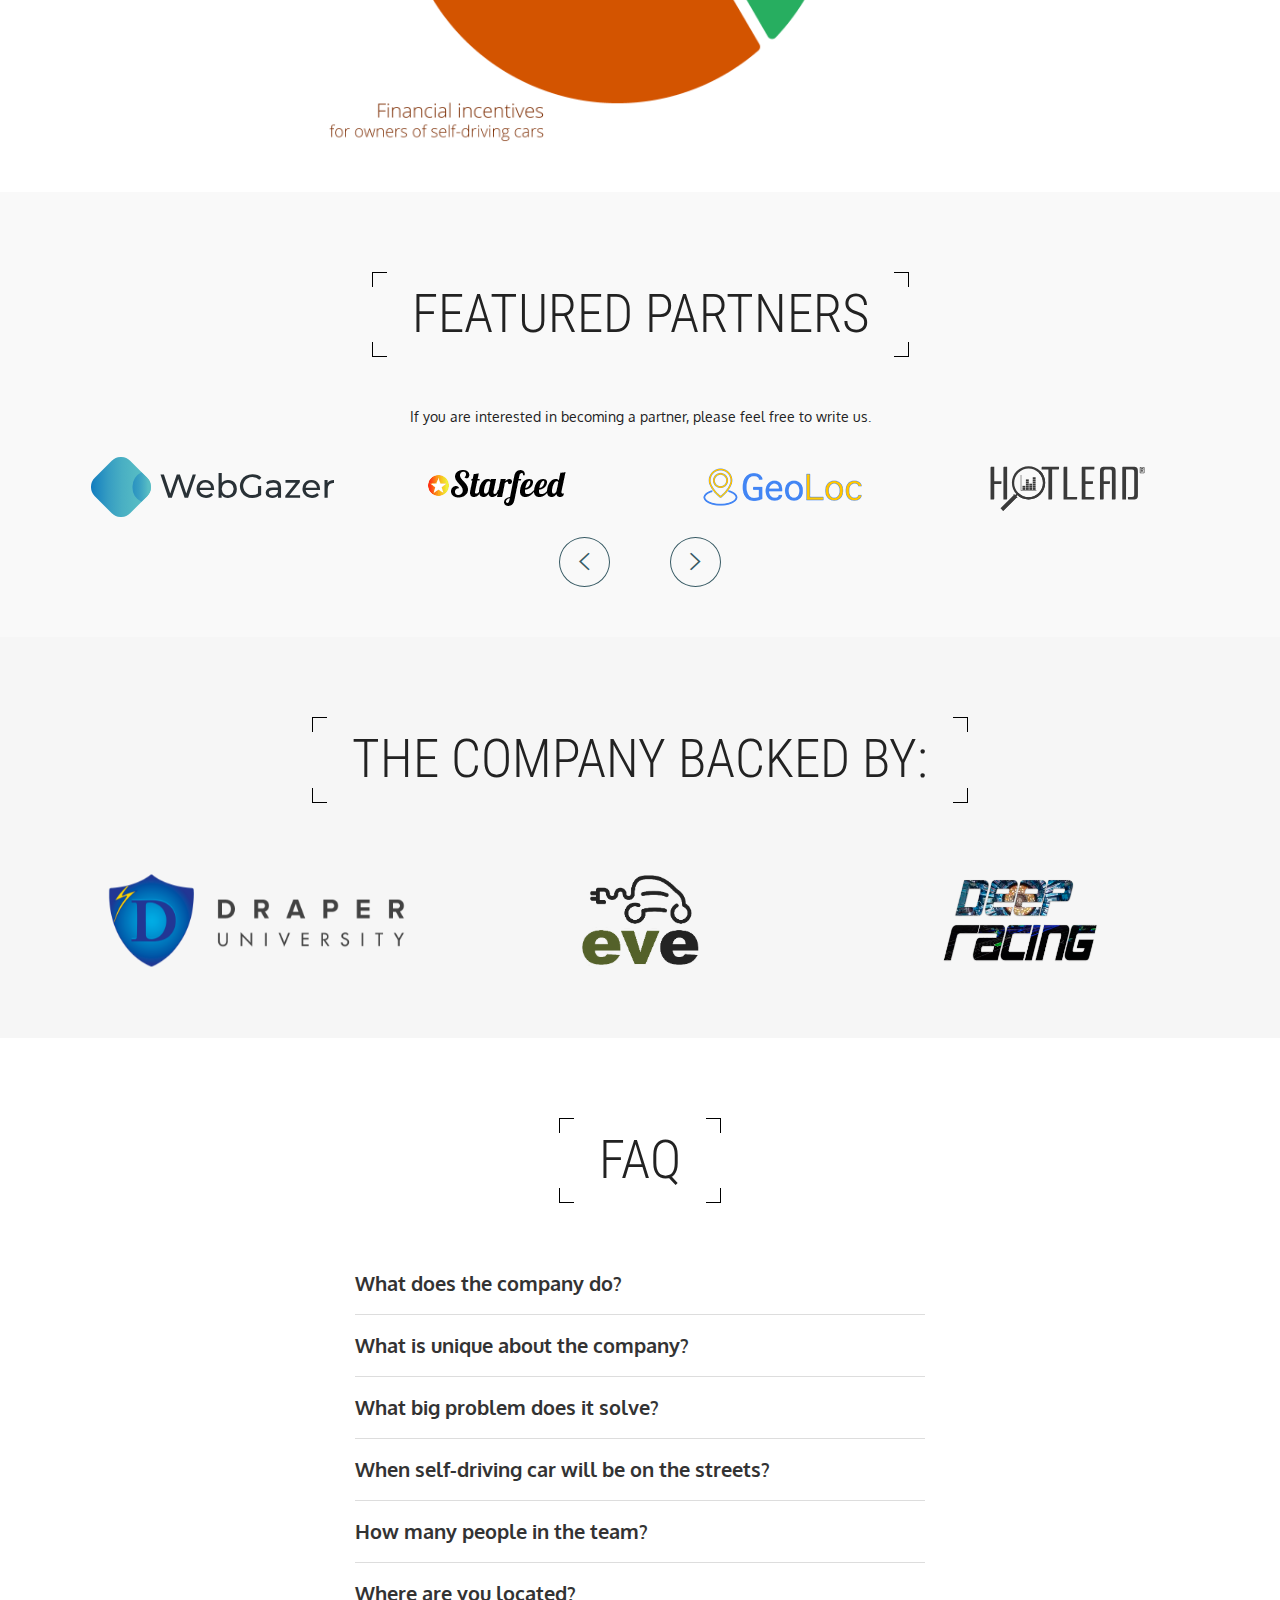
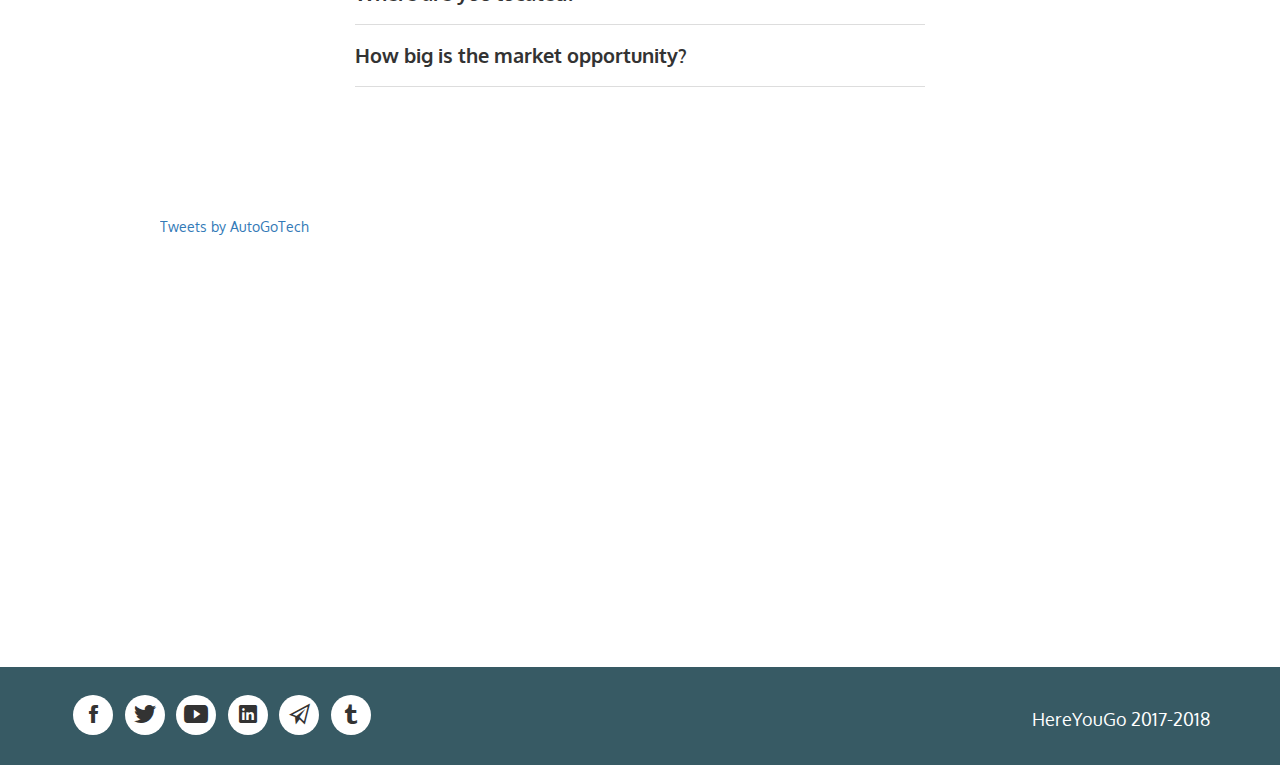
==== commit ae123938: "HYG-13 & HYG-14 & HYG-15 & HYG-16" ====
--- a/index.html
+++ b/index.html
@@ -14,7 +14,7 @@
     <link rel="stylesheet" href="assets/css/owl.carousel.css">
     <link rel="stylesheet" href="assets/css/owl.theme.css">
     <!--    <link rel="stylesheet" href="assets/css/animate.css">-->
-    <link rel="stylesheet" href="assets/css/style.css?v=1.0.8">
+    <link rel="stylesheet" href="assets/css/style.css?v=1.0.10">
 
     <link rel="icon" type="image/png" href="/assets/img/favicon.png">
 
@@ -44,6 +44,8 @@
 
     <a id="menu-close" href="#" class="close-btn toggle"><i class="ion-ios-close-empty"></i></a>
     <ul class="sidebar-nav">
+        <li class="sidebar-nav-link sidebar-nav-link--email"><a href="mailto:hello@hereyougo.io" class="page-link">hello@hereyougo.io</a>
+        </li>
         <li><a href="#home" class="page-link">Home</a></li>
         <li><a href="#solveProblem" class="page-link">What problem solve?</a></li>
         <li><a href="#roadmap" class="page-link">Roadmap</a></li>
@@ -66,6 +68,9 @@
                 <a class="logo-image" href=""></a>
             </section>
             <section class="col-xs-10 header-links">
+
+                <a class="header-link header-link--email" href="mailto:hello@hereyougo.io" target="_blank">hello@hereyougo.io
+                </a>
 
                 <a class="header-link" href="/assets/other/WP_v.1.3.pdf" target="_blank">
                     <i class="ion-document wp-icon"></i>&nbsp;&nbsp;Whitepaper
@@ -340,7 +345,7 @@
                     </a>
 
                 </h2>
-                <p class="wow animated fadeIn team-position" data-wow-delay=="0.7s"></p>
+                <p class="wow animated fadeIn team-position" data-wow-delay=="0.7s">Partner DraperU Ventures</p>
             </div>
 
             <div class="team-member team-member--adviser wow animated fadeIn" data-wow-delay=="0.3s">
@@ -351,7 +356,8 @@
                         <i class="ion-social-linkedin"></i>
                     </a>
                 </h2>
-                <p class="wow animated fadeIn team-position" data-wow-delay=="0.7s">President of The Electric Vehicle Entrepreneurs of Silicon Valley (EVE)</p>
+                <p class="wow animated fadeIn team-position" data-wow-delay=="0.7s">President of The Electric Vehicle
+                    Entrepreneurs of Silicon Valley (EVE)</p>
             </div>
 
             <div class="team-member team-member--adviser wow animated fadeIn" data-wow-delay=="0.3s">
@@ -362,7 +368,7 @@
                         <i class="ion-social-linkedin"></i>
                     </a>
                 </h2>
-                <p class="wow animated fadeIn team-position" data-wow-delay=="0.7s"></p>
+                <p class="wow animated fadeIn team-position" data-wow-delay=="0.7s">Founder and CEO of Starfeed</p>
             </div>
         </section>
     </section>
@@ -452,10 +458,10 @@
 
 
                 <ul class="team-social">
-                      <li class="wow animated fadeInLeft linkedin">
-                          <a href="https://www.linkedin.com/in/carlosuranga/" target="_blank">
-                              <i class="ion-social-linkedin"></i>
-                          </a>
+                    <li class="wow animated fadeInLeft linkedin">
+                        <a href="https://www.linkedin.com/in/carlosuranga/" target="_blank">
+                            <i class="ion-social-linkedin"></i>
+                        </a>
                     </li>
                     <li class="wow animated fadeInLeft linkedin">
                         <a href="https://www.facebook.com/cauranga" target="_blank">
@@ -481,6 +487,11 @@
                     <li class="wow animated fadeInLeft linkedin">
                         <a href="https://www.linkedin.com/in/marks-jing-xu-53899a46/" target="_blank">
                             <i class="ion-social-linkedin"></i>
+                        </a>
+                    </li>
+                    <li class="wow animated fadeInLeft linkedin">
+                        <a href="https://www.facebook.com/marks.j.xu" target="_blank">
+                            <i class="ion-social-facebook"></i>
                         </a>
                     </li>
                 </ul>
@@ -955,7 +966,8 @@
         <section class="row">
             <div class="col-sm-6">
                 <ul class="team-social social-links">
-                    <li class="wow animated fadeInLeft"><a href="https://www.facebook.com/hereyougothefirst" target="_blank"><i
+                    <li class="wow animated fadeInLeft"><a href="https://www.facebook.com/hereyougothefirst"
+                                                           target="_blank"><i
                             class="ion-social-facebook"></i></a></li>
                     <li class="wow animated fadeInLeft"><a href="https://twitter.com/AutoGoTech" target="_blank"><i
                             class="ion-social-twitter"></i></a></li>
--- a/assets/css/style.css
+++ b/assets/css/style.css
@@ -238,6 +238,7 @@
     height: 100%;
     overflow: visible;
     background: #fff url('../img/preloader.webp') no-repeat center center;
+    background-size: 88px;
 }
 
 /* ///////////////////////////////////////////////////////////////////// 
@@ -849,6 +850,10 @@
     background: #f6f6f6;
 }
 
+#backedByLinks .owl-item img {
+    max-height: 95px;
+}
+
 #partners {
     background: #f9f9f9;
 }
@@ -978,6 +983,10 @@
 }
 
 
+.sidebar-nav-link--email {
+    display: none;
+}
+
 /* /////////////////////////////////////////////////////////////////////
 //  Responsive Fixes
 /////////////////////////////////////////////////////////////////////*/
@@ -1169,5 +1178,11 @@
         height: 70px;
         width: 80px;
     }
-}
-
+
+    .header-link--email {display: none;}
+
+    .sidebar-nav-link--email {
+        display: block
+    }
+}
+
